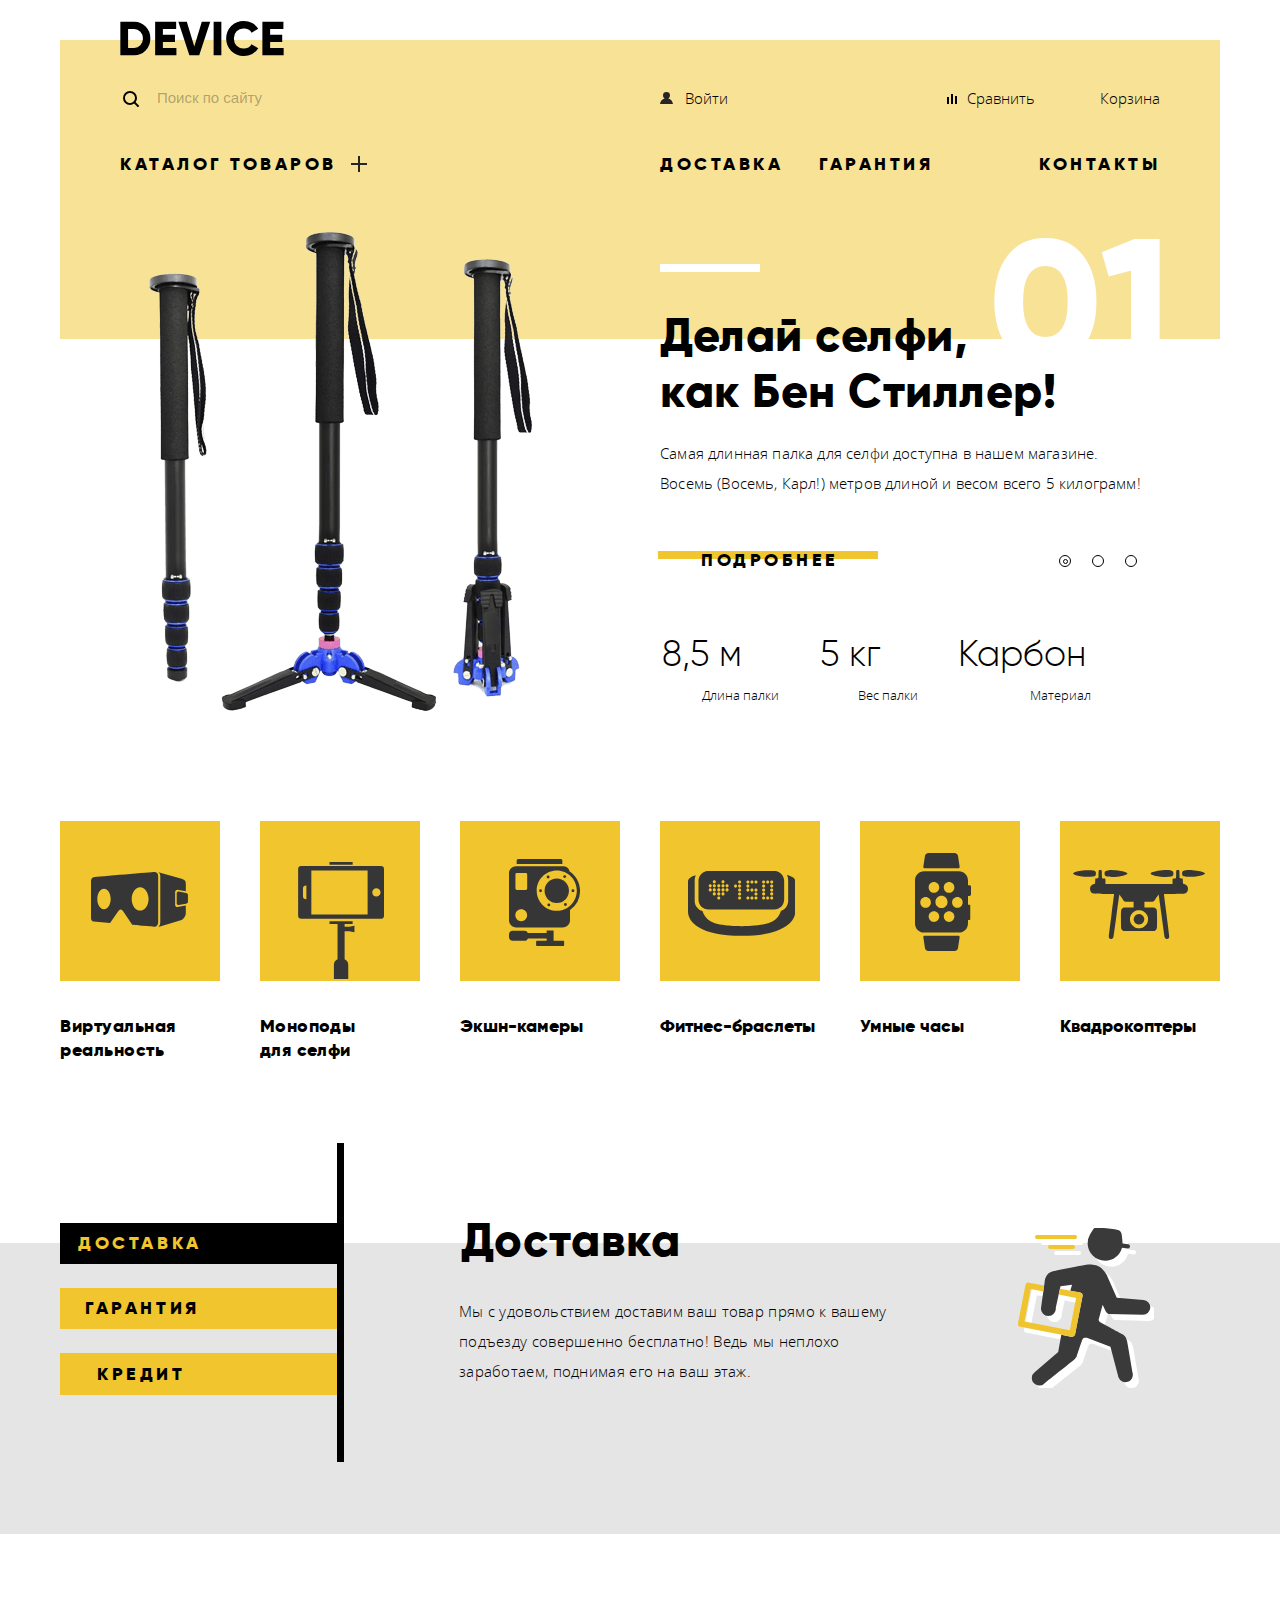
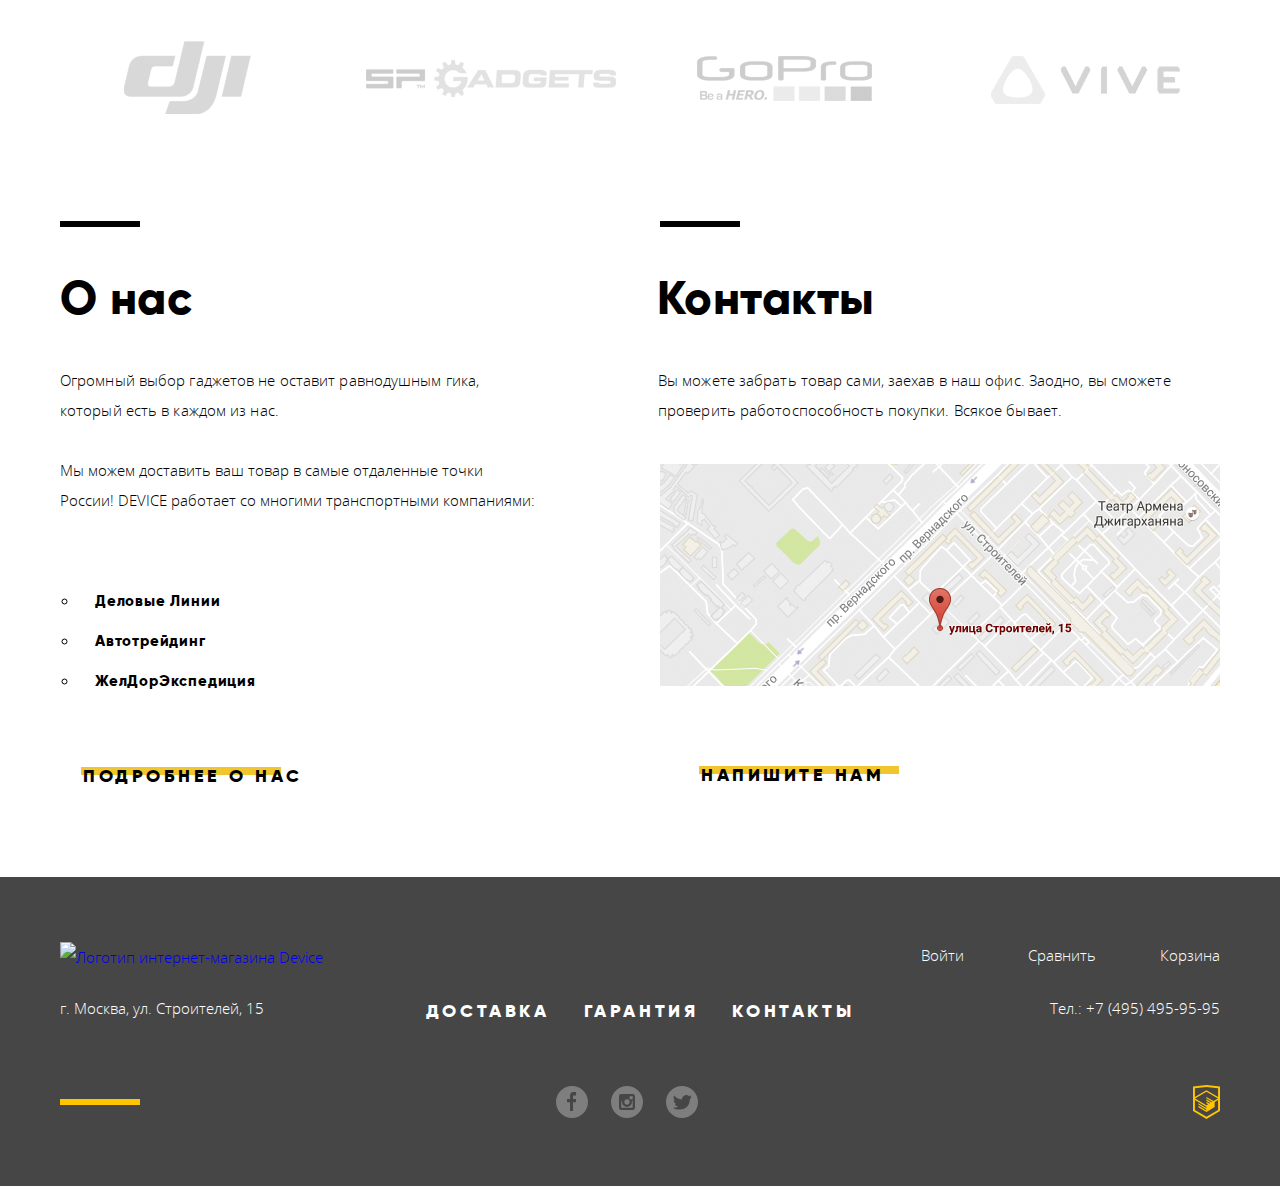
==== index.html @ 628f8653 "style" ====
<!DOCTYPE html>
<html lang="ru">

<head>
  <meta charset="utf-8">
  <title>HTML Academy: Девайс</title>
  <link href="css/normalize.css" rel="stylesheet">
  <link href="css/style.css" rel="stylesheet">
</head>

<body>
  <header class="container">
    <div class="main-header">
      <img class="header-logo-index" src="img/logo-device.svg" width="164" height="35"
        alt="Логотип интернет-магазина Device">
      <div class="header-top">
        <div class="nav-search nav-search-search">
          <form class="main-nav-search" method="get" action="https://echo.htmlacademy.ru">
            <input class="search-input" id="search" type="search" name="search" placeholder="Поиск по сайту">
            <button class="button-search" type="submit">Найти</button>
            <label class="search-label" for="search">
              <span class="visually-hidden">Поиск:</span>
            </label>
          </form>
        </div>
        <ul class="user-nav-header">
          <li class="user-item-header"><a class="header-enter" href="#">Войти</a></li>
          <li class="user-item-header user-compare"><a class="header-compare" href="#">Сравнить</a></li>
          <li class="user-item-header user-basket"><a class="header-basket" href="#">Корзина</a></li>
        </ul>
      </div>
      <nav class="nav header-middle">
        <div class="nav-catalog-wrapper">
          <a class="nav-catalog main-nav-item" href="#">Каталог товаров</a>
          <div class="nav-catalog-list">
            <ul class="nav-catalog-item column-1">
              <li><a href="#">Виртуальная реальность</a></li>
              <li><a href="catalog.html">Моноподы для селфи</a></li>
              <li><a href="#">Экшн-камеры</a></li>
            </ul>
            <ul class="nav-catalog-item column-2">
              <li><a href="#">Фитнес-браслеты</a></li>
              <li><a href="#">Умные часы</a></li>
            </ul>
            <ul class="nav-catalog-item column-3">
              <li><a href="#">Квадрокоптеры</a></li>
            </ul>
          </div>
        </div>
        <ul class="main-nav">
          <li><a class="nav-delivery main-nav-item" href="delivery.html">Доставка</a></li>
          <li><a class="nav-guarantee main-nav-item" href="guarantee.html">Гарантия</a></li>
          <li class="nav-contacts-item"><a class="nav-contacts main-nav-item" href="contacts.html">Контакты</a></li>
        </ul>
      </nav>
    </div>
  </header>
  <main>
    <div class="container">
      <input class="radio-slider visually-hidden" type="radio" id="product-1" name="toggle-sliders" checked>
      <input class="radio-slider visually-hidden" type="radio" id="product-2" name="toggle-sliders">
      <input class="radio-slider visually-hidden" type="radio" id="product-3" name="toggle-sliders">
      <section class="sliders">
        <h1 class="visually-hidden">Интернет-магазин электроники Device</h1>
        <div class="slider-controls">
          <label for="product-1">Первый</label>
          <label for="product-2">Второй</label>
          <label for="product-3">Третий</label>
        </div>
        <ul class="sliders-list">
          <li class="sliders-list-self slide" id="slide-1">
            <div class="sliders-photo">
              <img src="img/slider-1.png" width="384" height="486" alt="Палка для селфи">
            </div>
            <div class="sliders-content">
              <h2>Делай cелфи,<br> как Бен Стиллер!</h2>
              <p>Самая длинная палка для селфи доступна в нашем магазине.
                Восемь (Восемь, Карл!) метров длиной и весом всего 5 килограмм!
              </p>
              <a class="button sliders-button" href="#">Подробнее</a>
              <table class="product-properties self-properties">
                <tr>
                  <td>8,5 м</td>
                  <td>5 кг</td>
                  <td>Карбон</td>
                </tr>
                <tr>
                  <th>Длина палки</th>
                  <th>Вес палки</th>
                  <th>Материал</th>
                </tr>
              </table>
            </div>
          </li>
          <li class="sliders-list-fit slide" id="slide-2">
            <div class="sliders-photo">
              <img src="img/slider-2.png" width="345" height="485" class="#" alt="Фитнес-браслет">
            </div>
            <div class="sliders-content">
              <h2>Худеем<br> правильно!</h2>
              <p>Мотивирующие фитнес-браслеты помогут найти в себе силы не пропускать занятия и соблюдать диету.
              </p>
              <a class="button sliders-button" href="#">Подробнее</a>
              <table class="product-properties fit-properties">
                <tr>
                  <td>48 часов</td>
                </tr>
                <tr>
                  <th>Без подзарядки</th>
                </tr>
              </table>
            </div>
          </li>
          <li class="sliders-list-quadro slide" id="slide-3">
            <div class="sliders-photo">
              <img src="img/slider-3.png" width="526" height="334" class="#" alt="Квадрокоптер">
            </div>
            <div class="sliders-content">
              <h2>Порхает как бабочка, жалит как пчела!</h2>
              <p>Этот обычный, на первый взгляд, квадрокоптер оснащен
                мощным лазером, замаскированным под стандартную камеру.
              </p>
              <a class="button sliders-button" href="#">Подробнее</a>
              <table class="product-properties quadro-properties">
                <tr>
                  <td>800 м</td>
                  <td>50 м</td>
                </tr>
                <tr>
                  <th>Дальность полета</th>
                  <th>Радиус поражения</th>
                </tr>
              </table>
            </div>
          </li>
        </ul>
      </section>
    </div>
    <section class="category-top container">
      <h2 class="visually-hidden">Категории товаров</h2>
      <ul class="category-top-list">
        <li class="category-virtual"><a href="#">Виртуальная реальность</a></li>
        <li class="category-self"><a href="catalog.html">Моноподы для селфи</a></li>
        <li class="category-camera"><a href="#">Экшн-камеры</a></li>
        <li class="category-fitnes"><a href="#">Фитнес-браслеты</a></li>
        <li class="category-watch"><a href="#">Умные часы</a></li>
        <li class="category-cuadro"><a href="#">Квадрокоптеры</a></li>
      </ul>
    </section>
    <div class="services-wrapper">
      <input class="visually-hidden" type="radio" id="service-1" name="toggle-services" checked>
      <input class="visually-hidden" type="radio" id="service-2" name="toggle-services">
      <input class="visually-hidden" type="radio" id="service-3" name="toggle-services">
      <section class="services container">
        <h2 class="visually-hidden">Сервисы Device</h2>
        <div class="services-controls">
          <label class="controls-delivery" for="service-1">Доставка</label>
          <label class="controls-guarantee" for="service-2">Гарантия</label>
          <label class="controls-credit" for="service-3">Кредит</label>
        </div>
        <ul class="services-list">
          <li class="service-delivery service" id="service1">
            <h3>Доставка</h3>
            <p>Мы с удовольствием доставим ваш товар прямо к вашему
              подъезду совершенно бесплатно! Ведь мы неплохо
              заработаем, поднимая его на ваш этаж.
            </p>
          </li>
          <li class="service-guarantee service" id="service2">
            <h3>Гарантия</h3>
            <p>Если из-за возгорания купленного у нас товара у вас сгорит дом
              — не переживайте, мы выдадим вам новый.<br>
              Товар, не дом, конечно же.
            </p>
          </li>
          <li class="service-credit service" id="service3">
            <h3>Кредит</h3>
            <p>Залезть в долговую яму стало проще! Кредитные консультанты
              подберут для вас наиболее выгодные
              условия кредита. Выгодные для нашего банка, разумеется.
            </p>
          </li>
        </ul>
      </section>
    </div>
    <section class="partners container">
      <h2 class="visually-hidden">Партнеры интернет-магазина Device</h2>
      <ul class="partners-list">
        <li class="partners-item logo-dji"><a href="#"><img src="img/logo-1-gray.png" width="260" height="100"
              alt="Логотип Dji"></a></li>
        <li class="partners-item logo-gadjets"><a href="#"><img src="img/logo-2-gray.png" width="260" height="100"
              alt="Логотип Gadgets"></a></li>
        <li class="partners-item logo-gopro"><a href="#"><img src="img/logo-3-gray.png" width="260" height="100"
              alt="Логотип GoPro"></a></li>
        <li class="partners-item logo-vive"><a href="#"><img src="img/logo-4-gray.png" width="260" height="100"
              alt="Логотип Vive"></a></li>
      </ul>
    </section>
    <div class="info-us container">
      <section class="about-us">
        <h2>О нас</h2>
        <p class="about-us-stock">Огромный выбор гаджетов не оставит равнодушным гика,
          который есть в каждом из нас.</p>
        <p class="about-us-delivery">Мы можем доставить ваш товар в самые отдаленные точки
          Росcии! DEVICE работает со многими транспортными компаниями:</p>
        <ul class="delivery-list">
          <li>Деловые Линии</li>
          <li>Автотрейдинг</li>
          <li>ЖелДорЭкспедиция</li>
        </ul>
        <a class="button-about-us button" href="about.html">Подробнее о нас</a>
      </section>
      <section class="contacts-info">
        <h2>Контакты</h2>
        <p class="contacts-address">Вы можете забрать товар сами, заехав в наш офис. Заодно, вы сможете
          проверить работоспособность покупки. Всякое бывает.
        </p>
        <p class="contacts-map"><a href="#"><img src="img/map.png" width="560" height="222"
              alt="Схема проезда к интернет-магазину Device по адресу Улица Строителей, 15"></a></p>
        <p><a href="#" class="button-contacts-info button">Напишите нам</a></p>
      </section>
    </div>
  </main>
  <footer>
    <div class="container">
      <div class="footer-top">
        <p class="footer-logo">
          <a href="#">
            <img src="img/logo2.svg" width="164" height="35" alt="Логотип интернет-магазина Device">
          </a>
        </p>
        <ul class="user-nav-footer">
          <li class="user-item-footer"><a class="footer-enter" href="#">Войти</a></li>
          <li class="user-item-footer"><a class="footer-compare" href="#">Сравнить</a></li>
          <li class="user-item-footer"><a class="footer-basket" href="#">Корзина</a></li>
        </ul>
      </div>
      <div class="footer-middle">
        <p class="address">г. Москва, ул. Строителей, 15</p>
        <ul class="footer-nav">
          <li><a href="delivery.html">Доставка</a></li>
          <li><a href="guarantee.html">Гарантия</a></li>
          <li><a href="contacts.html">Контакты</a></li>
        </ul>
        <p class="number-phone"><a href="tel:+74954969595">Тел.: +7 (495) 495-95-95</a></p>
      </div>
      <div class="footer-bottom">
        <ul class="social-list">
          <li><a class="social-facebook" href="#"><span class="visually-hidden">Facebook Device</span></a></li>
          <li><a class="social-instagram" href="#"><span class="visually-hidden">Instagram Device</span></a></li>
          <li><a class="social-twitter" href="#"><span class="visually-hidden">Twitter Device</span></a></li>
        </ul>
        <a class="logo-academy-footer" href="https://htmlacademy.ru/intensive/htmlcss"><img class="logo-academy"
            src="img/logo-html.svg" width="27" height="34" alt="Логотип HTML Academy"></a>
      </div>
    </div>
  </footer>
    <section class="modal-feedback">
      <h2 class="visually-hidden">Напишите нам</h2>
      <div class="modal-feedback-wrapper">
        <form class="popup-form" method="post" action="https://echo.htmlacademy.ru">
          <div class="input-wrapper input-name">
            <label for="user-name">Ваше имя:</label>
            <input type="text" id="user-name" name="user-name" placeholder="Имя Фамилия">
          </div>
          <div class="input-wrapper input-email">
            <label for="user-email">Ваш e-mail:</label>
            <input type="email" id="user-email" name="user-email" placeholder="email@example.com">
          </div>
          <div class="input-wrapper input-message">
            <label for="user-message">Текст письма:</label>
            <textarea id="user-message" name="user-message" placeholder="В свободной форме"></textarea>
          </div>
          <button class="button" type="submit">Отправить</button>
        </form>
      <button class="modal-feedback-close" type="button">
        <span class="visually-hidden">Закрыть</span>
      </button>
      </div>
    </section>

    <section class="modal-map modal-map-active">
      <div class="modal-map-wrapper">
        <h2 class="visually-hidden">Как до нас добраться</h2>
        <iframe src="https://www.google.com/maps/embed?pb=!1m18!1m12!1m3!1d2249.112436988893!2d37.52821835204128!3d55.687032925863!2m3!1f0!2f0!3f0!3m2!1i1024!2i768!4f13.1!3m3!1m2!1s0x46b54cf65f5c8955%3A0x694710ccd55501e!2z0YPQuy4g0KHRgtGA0L7QuNGC0LXQu9C10LksIDE1LCDQnNC-0YHQutCy0LAsIDExOTMxMQ!5e0!3m2!1sru!2sru!4v1522064816436" width="960" height="560" style="border:0" allowfullscreen=""></iframe>
        <button class="modal-map-close" type="button">
          <span class="visually-hidden">Закрыть</span>
        </button>
      </div>
    </section>
    
    <!-- <section class="modal modal-feedback">
      <h2 class="visually-hidden">Напишите нам</h2>
      <form class="feedback-form" action="https://echo.htmlacademy.ru" method="post">
        <p>
          <label for="name-field">Ваше имя:</label>
          <input class="input-field" type="text" name="your-name" id="name-field" placeholder="Имя Фамилия">
        </p>
        <p>
          <label for="email-field">Ваш e-mail:</label>
          <input class="input-field" type="email" name="your-email" id="email-field" placeholder="email@example.com">
        </p>
        <p>
          <label for="comment-field">Текст письма:</label>
          <textarea class="comment-form" name="your-comment" id="comment-field"
            placeholder="В свободной форме"></textarea>
        </p>
        <button class="button button-send" type="submit">Отправить</button>
      </form>
      <button class="button-close modal-close" type="button">
        <span class="visually-hidden">Закрыть форму</span>
      </button>
    </section>
    <section class="modal modal-map">
      <h2 class="visually-hidden">Как до нас добраться</h2>
      <iframe
        src="https://www.google.com/maps/embed?pb=!1m18!1m12!1m3!1d2249.112374947321!2d37.527429315426!3d55.68703400453062!2m3!1f0!2f0!3f0!3m2!1i1024!2i768!4f13.1!3m3!1m2!1s0x46b54cf65f5c8955%3A0x694710ccd55501e!2z0YPQuy4g0KHRgtGA0L7QuNGC0LXQu9C10LksIDE1LCDQnNC-0YHQutCy0LAsIDExOTMxMQ!5e0!3m2!1sru!2sru!4v1580678643995!5m2!1sru!2sru"
        width="600" height="450" allowfullscreen></iframe>
      <p>
        <img src="img/map-big.png" width="960" height="559"
          alt="Схема проезда к интернет-магазину Device по адресу Улица Строителей, 15">
      </p>
      <button class="button-close map-close" type="button">
        <span class="visually-hidden">Закрыть карту</span>
      </button>
    </section> -->
  </div>
  <script src = "js/script.js"></script>
</body>

</html>
---- css/style.css ----
@font-face {
  font-family: "Gilroy";
  font-style: normal;
  font-weight: 300;
  src: url("../fonts/gilroylight.woff2") format("woff2"),
       url("../fonts/gilroylight.woff") format("woff");
 }

 @font-face {
  font-family: "Gilroy";
  font-style: normal;
  font-weight: 900;
  src: url("../fonts/gilroyextrabold.woff2") format("woff2"),
       url("../fonts/gilroyextrabold.woff") format("woff");
 }

 @font-face {
  font-family: "OpenSans";
  font-style: normal;
  font-weight: 300;
  src: url("../fonts/opensanslight.woff2") format("woff2"),
       url("../fonts/opensanslight.woff") format("woff");
 }

 @font-face {
  font-family: "OpenSans";
  font-style: normal;
  font-weight: 400;
  src: url("../fonts/opensans.woff2") format("woff2"),
       url("../fonts/opensans.woff") format("woff");
 }

 /* body > * {
  background: rgba(255, 0, 0, 0.3);
}

body > * > * {
  background: rgba(255, 255, 0, 0.3);
}

body > * > * > * {
  background: rgba(0, 0, 255, 0.3);
}

body > * > * > * > * {
  background: rgba(0, 255, 255, 0.3);
} */

body {
  margin: 0;
  padding: 0;
  font-family: "OpenSans", "Arial", sans-serif;
  font-size: 15px;
  line-height: 30px;
  font-weight: 300;
  color: #000000;
  background-color: #ffffff;
}

.container {
  width: 1200px;
  padding: 0 20px;
  margin: 0 auto;
}

a {
  text-decoration: none;
}

img {
  max-width: 100%;
  height: auto;
}

html {
  box-sizing: border-box;
}

*, *::before, *::after {
  box-sizing: inherit;
}

.visually-hidden {
  position: absolute;
  width: 1px;
  height: 1px;
  margin: -1px;
  padding: 0;
  overflow: hidden;
  border: 0;
  clip: rect(0 0 0 0);
}

/*-------------------------HEADER-LOGO-------------------------*/

.main-header {
  position: relative;
  background-image: linear-gradient(#ffffff 12%, #f7e296 12%, #f7e296 100%);
  padding: 0px 60px 47px 60px;
  margin-top: 15px;
}

.header-logo,
.header-logo-index {
  position: absolute;
  top: 6px;
}

.header-logo[href]:hover,
.header-logo[href]:focus {
  opacity: 0.6;
}

.header-logo[href]:active {
  opacity: 0.3;
}

.header-logo[href] img {
  pointer-events: none;
}

/*-------------------------HEADER USER-NAV-HEADER-------------------------*/

.user-nav-header,
.main-nav,
.nav-catalog-list ul {
  list-style: none;
  margin: 0;
  padding: 0;
}

.header-top {
  display: flex;
  /* flex-wrap: wrap; */
  padding-top: 68px;
  margin-bottom: 21px;
  justify-content: space-between;
}

.user-nav-header {
  display: flex;
  flex-wrap: wrap;
  width: 560px;
  flex-grow: 1;
}

.user-nav-header a {
  color: #000000;
}

.user-nav-header a:hover {
  opacity: 0.6;
}

.user-nav-header a:active {
  opacity: 0.3;
}

.header-enter {
  position: relative;
  padding: 25px 30px 25px 44px;
}

.header-exit {
  padding: 25px 12px;
  opacity: 0.3;
}

.header-user {
  position: relative;
  padding: 25px 10px 25px 29px;
}

.header-user::before {
  position: absolute;
  content: "";
  background: url("../img/user.svg") no-repeat;
  width: 13px;
  height: 12px;
  top: 29px;
  left: 4px;
}

.header-enter::before {
  position: absolute;
  content: "";
  background: url("../img/user.svg") no-repeat;
  width: 13px;
  height: 12px;
  top: 29px;
  left: 19px;
}

.header-compare {
  position: relative;
  padding: 25px 20px;
}

.header-compare::before {
  position: absolute;
  content: "";
  background: url("../img/compare.svg") no-repeat;
  width: 10px;
  height: 10px;
  top: 31px;
  left: 0px;
}

.user-compare {
  margin-left: auto;
  margin-right: 24px;
}

.header-basket {
  position: relative;
  padding: 25px 0px;
  padding-left: 21px;
}

.header-basket::before {
  position: absolute;
  content: "";
  background: url("../img/basket.svg") no-repeat;
  width: 12px;
  height: 12px;
  top: 29px;
  left: -2px;
}

/* --------------------nav-search---------------- */

.nav-search {
  padding-bottom: 15px;
  padding-left: 27px;
}

.nav-search-search {
  width: 560px;
}

.main-nav-search {
  position: relative;
  display: flex;
  justify-content: space-between;
  width: 440px;
}

.search-label {
  position: absolute;
  top: 8px;
  left: -24px;
  width: 20px;
  height: 20px;
  background-image: url("../img/search.svg");
  background-repeat: no-repeat;
  cursor: pointer;
}

.search-label::before {
  content: "";
  position: absolute;
  bottom: -12px;
  left: 0;
  display: none;
  width: 400px;
  height: 2px;
  background-color: #000000;
}

.search-input {
  position: relative;
  width: 320px;
  height: 30px;
  margin-left: 10px;
  padding: 0;
  font-weight: 300;
  font-size: 15px;
  line-height: 30px;
  font-family: "Open Sans", "Arial", sans-serif;
  color: #000000;
  background-color: transparent;
  border: none;
  outline: none;
  cursor: pointer;
}

.search-input::placeholder {
  color: rgba(0, 0, 0, 0.3);
}

.search-input:hover::placeholder {
  color: rgba(0, 0, 0, 0.6);
}

.search-input:focus::placeholder {
  font-size: 0;
}

.search-input:focus ~ .search-label::before {
  display: block;
}

.search-input:focus ~ .button-search {
  z-index: 0;
  opacity: 1;
}

.button-search {
  position: absolute;
  top: -9px;
  left: 330px;
  z-index: -1;
  width: 85px;
  margin-top: auto;
  margin-bottom: auto;
  padding-top: 14px;
  padding-bottom: 14px;
  background: none;
  background-color: transparent;
  border: 2px solid #000000;
  cursor: pointer;
  opacity: 0;
}

.button-search:hover {
  color: #ffffff;
  background-color: #000000;
  transition: all 0.1s linear;
}

.button-search:focus {
  z-index: 0;
  color: #ffffff;
  background-color: #000000;
  opacity: 1;
  transition: all 0.1s linear;
}

.button-search:active {
  color: rgba(255, 255, 255, 0.3);
}

.button-search:focus ~ .search-label::before {
  display: block;
}

/*-------------------------NAV-------------------------*/

.header-middle {
  display: flex;
  /* flex-wrap: wrap; */
  justify-content: space-between;
}

.nav a {
  font-family: "Gilroy", "Arial", sans-serif;
  font-size: 18px;
  line-height: 24px;
  font-weight: 900;
  color:#000000;
}

.main-nav a:not(.nav-catalog-current):hover,
.nav-catalog-wrapper a:hover {
  opacity: 0.6;
}

.main-nav a:not(.nav-catalog-current):active,
.nav-catalog-wrapper a:active {
  opacity: 0.3;
}

.main-nav {
  position: relative;
  display: flex;
  flex-wrap: wrap;
  justify-content: space-between;
  padding: 0;
  margin: 0;
  width: 560px;
  /* margin-left: auto; */
  /* flex-grow: 1; */
}

.main-nav-item {
  font-family: "Gilroy", "Arial", sans-serif;
  font-size: 18px;
  line-height: 24px;
  font-weight: 900;
  letter-spacing: 3.5px;
  text-transform: uppercase;
}

.nav-catalog {
  position: relative;
  padding: 25px 30px 30px 0px;
}

.nav-catalog::after {
  position: absolute;
  content: "";
  background: url("../img/plus.svg") no-repeat;
  width: 16px;
  height: 16px;
  top: 28px;
  right: 0;
}

.nav-delivery {
  padding: 25px 11px 30px 20px;
}

.nav-guarantee {
  padding: 25px 30px 30px 25px;
}

.nav-contacts {
  padding: 25px 0px 25px 33px;
}

.nav-catalog-wrapper {
  width: 560px;
}

.main-nav li:last-child {
  margin-left: auto;
}

.nav-catalog-list {
  display: none;
  position: absolute;
  margin: 0;
  padding: 0;
  top: 182px;
  left: 0px;
  z-index: 10;
  width: 1160px;
  padding-left: 60px;
  padding-right: 60px;
  background-color: #f7e296;
  padding-bottom: 34px;
}

.nav-catalog-wrapper:hover .nav-catalog-list {
  display: flex;
  flex-wrap: wrap;
  /* width: 1160px; */
}

.nav-catalog-list .column-1 {
  width: 220px;
  margin-right: 20px;
}

.nav-catalog-list .column-2 {
  width: 180px;
  margin-right: 20px;
}

.nav-catalog-list .column-3 {
  width: 180px;
  margin-right: auto;
}

.nav-catalog-list a {
  font-family: "OpenSans", "Arial", sans-serif;
  font-size: 15px;
  line-height: 36px;
  font-weight: 300;
  color: #000000;
  letter-spacing: 0.15px;
}

.nav-catalog-current {
  opacity: 0.3;
}


/*-------------------------MAIN SLIDERS-------------------------*/

.sliders {
  position: relative;
  background-image: linear-gradient(#f7e296 113px, #ffffff 113px);
  margin-bottom: 74px;
}

.sliders::before {
  position: absolute;
  content: "";
  border: solid 4px #ffffff;
  width: 100px;
  right: 460px;
  top: 38px;
}

.sliders-list {
  padding: 0;
  margin: 0;
  list-style: none;
}

.sliders h2 {
  font-family: "Gilroy", "Arial", sans-serif;
  font-size: 47px;
  line-height: 56px;
  font-weight: 900;
  margin: 0;
  padding: 0;
}

.sliders p {
  max-width: 490px;
}

.slide  {
  position: relative;
}

.sliders-photo {
  width: 560px;
  text-align: center;
}

.sliders-list-self img {
  max-width: 100%;
  margin: 2px 0px 0px 0px;
  padding: 0;
}

.sliders-list-fit img {
  max-width: 100%;
  margin: 14px 0px 0px 16px;
  padding: 0;
}

.sliders-list-quadro img {
  max-width: 100%;
  margin: 67px 0px 0px 28px;
}

.sliders-content {
  width: 560px;
  z-index: 10;
}

.sliders-list-self .sliders-content {
  margin: 81px 0 0 0px;
}

.sliders-list-fit .sliders-content {
  margin: 81px 0 0 0px;
}

.sliders-list-quadro .sliders-content {
  margin: 81px 0 0 0px;
}

.sliders-content h2 {
  margin-bottom: 19px;
}

.sliders-list-self h2 {
  letter-spacing: 0.5px;
}

.sliders-list-fit h2 {
  letter-spacing: 0.6px;
}

.sliders-list-quadro h2 {
  max-width: 505px;
  letter-spacing: 0.7px;
}

.sliders-list-self p {
  letter-spacing: 0.17px;
}

.sliders-list-fit p {
  max-width: 460px;
  letter-spacing: 0.15px;
}

.sliders-list-quadro p {
  max-width: 460px;
  letter-spacing: 0.15px;
}

.sliders-list-self::before {
  position: absolute;
  content: "01";
  font-family: "Gilroy", "Arial", sans-serif;
  font-size: 179px;
  line-height: 179px;
  font-weight: 900;
  letter-spacing: 1.79px;
  color: #ffffff;
  right: 46px;
  top: -13px;
}

.sliders-list-fit::before {
  position: absolute;
  content: "02";
  font-family: "Gilroy", "Arial", sans-serif;
  font-size: 179px;
  line-height: 179px;
  font-weight: 900;
  letter-spacing: 1.79px;
  color: #ffffff;
  right: 47px;
  top: -13px;
}

.sliders-list-quadro::before {
  position: absolute;
  content: "03";
  font-family: "Gilroy", "Arial", sans-serif;
  font-size: 179px;
  line-height: 179px;
  font-weight: 900;
  letter-spacing: 1.79px;
  color: #ffffff;
  right: 48px;
  top: -13px;
}

.button {
  position: relative;
  font-family: "Gilroy", "Arial", sans-serif;
  font-size: 18px;
  text-transform: uppercase;
  text-align: center;
  line-height: 24px;
  font-weight: 900;
  letter-spacing: 3.5px;
  color: #000000;
  /* background-color: #f0c52e; */
  border: none;
  z-index: 1;
  width: 200px;
}

.button::before {
  position: absolute;
  content: "";
  top: 50%;
  left: -2px;
  z-index: -1;
  width: inherit;
  height: 8px;
  margin-top: -5px;
  background-color: #f0c52e;
}

.button::before,
.button:hover::before {
  transform: translateY(-50%);
  height: 8px;
  transition: height .3s;
}

.sliders-button {
  display: inline-block;
  width: 220px;
  margin-top: 35px;
  margin-bottom: 56px;
}

.button:active {
  color: rgba(0, 0, 0, 0.3);
}

.product-properties {
  margin-bottom: 40px;
}

.product-properties td {
  font-family: "Gilroy", "Arial", sans-serif;
  font-size: 36px;
  line-height: 48px;
  font-weight: 300;
  padding: 0;
  padding-right: 76px;
}

.quadro-properties td {
  padding-right: 59px;
}

.product-properties th {
  font-family: "OpenSans", "Arial", sans-serif;
  font-size: 13px;
  line-height: 20px;
  font-weight: 300;
  padding: 0;
  padding-top: 5px;
}

.slide {
  display: none;
}

.slider-controls label {
  display: inline-block;
  position: relative;
  width: 12px;
  height: 12px;
  margin-right: 21px;
  background-color: transparent;
  border: 1px solid #000000;
  border-radius: 50%;
  cursor: pointer;
}

/* .radio-slider:checked ~ sliders.label::after {
  content: "";
  position: absolute;
  top: 3px;
  left: 3px;
  width: 5px;
  height: 5px;
  border: 1px solid #000000;
  border-radius: 50%;
  cursor: pointer;
} */

.slider-controls {
  position: absolute;
  top: 329px;
  right: 62px;  
  font-size: 0;
  z-index: 20;
}

#product-1:checked ~ .sliders #slide-1,
#product-2:checked ~ .sliders #slide-2,
#product-3:checked ~ .sliders #slide-3 {
  display: flex;
  justify-content: space-between;
}

li#slide-1 {}

/* #product-1:checked ~ .sliders label[for="product-1"],
#product-2:checked ~ .sliders label[for="product-2"],
#product-3:checked ~ .sliders label[for="product-3"] {
  background-color: transparent;
} */

#product-1:checked ~ .sliders label[for="product-1"]::after,
#product-2:checked ~ .sliders label[for="product-2"]::after,
#product-3:checked ~ .sliders label[for="product-3"]::after {
  content: "";
  position: absolute;
  top: 3px;
  left: 3px;
  width: 5px;
  height: 5px;
  border: 1px solid #000000;
  border-radius: 50%;
  cursor: pointer;
}

/*-------------------------CATEGORY TOP-------------------------*/

.category-top {
  margin-bottom: 155px;
}

.category-top-list {
  display: flex;
  flex-wrap: wrap;
  justify-content: space-between;
  list-style: none;
  margin: 0;
  padding: 0;
}

.category-top-list a {
  display: block;
  position: relative;
  width: 160px;
  font-family: "Gilroy", "Arial", sans-serif;
  font-size: 18px;
  line-height: 24px;
  font-weight: 900;
  color: #000000;
  padding-top: 193px;
}

.category-top-list a:active {
  color: rgba(0, 0, 0, 0.3);
}

.category-virtual a {
letter-spacing: 0.5px;
}

.category-virtual a::before {
  position: absolute;
  content: "";
  top: 0;
  left: 0;
  background: url(../img/popular-1.svg) 49% 49% #f0c52e no-repeat;
  width: 160px;
  height: 160px;
}

.category-self a {
  padding-right: 35px;
  letter-spacing: 0.4px;
}

.category-self a::before {
  position: absolute;
  content: "";
  top: 0;
  left: 0;
  background: url(../img/popular-2.svg) 52% 95% #f0c52e no-repeat;
  width: 160px;
  height: 160px;
}

.category-camera a::before {
  position: absolute;
  content: "";
  top: 0;
  left: 0;
  background: url(../img/popular-3.svg) 55% 52% #f0c52e no-repeat;
  width: 160px;
  height: 160px;
}

.category-fitnes a::before {
  position: absolute;
  content: "";
  top: 0;
  left: 0;
  background: url(../img/popular-4.svg) 52% 53% #f0c52e no-repeat;
  width: 160px;
  height: 160px;
}

.category-watch a::before {
  position: absolute;
  content: "";
  top: 0;
  left: 0;
  background: url(../img/popular-5.svg) 53% 52% #f0c52e no-repeat;
  width: 160px;
  height: 160px;
}

.category-cuadro a::before {
  position: absolute;
  content: "";
  top: 0;
  left: 0;
  background: url(../img/popular-6.svg) 48% 54% #f0c52e no-repeat;
  width: 160px;
  height: 160px;
}

/*-------------------------SERVICES-------------------------*/

.services-wrapper {
  padding-bottom: 115px;
  margin-bottom: 95px;
  background-image: linear-gradient(#ffffff 26px, #e5e5e5 26px, #e5e5e5 340px);
}

.services-list {
  position: relative;
  padding: 0;
  margin: 0;
  margin-left: 100px;
  list-style: none;
  flex-grow: 1;
}

.services {
  display: flex;  
  flex-wrap: wrap;
}

.services-list h3 {
  font-family: "Gilroy", "Arial", sans-serif;
  font-size: 47px;
  font-weight: 800;
  line-height: 1.02;
  letter-spacing: 1px;
  text-align: left;
  color: #000000;
  margin: 0 0 31px 2px;
}

.services-list p {
  max-width: 445px;
  letter-spacing: 0.3px;
  margin: 0;
}

.controls-delivery {
  margin-top: 6px;
  padding: 9px 0 8px 18px;
}

.controls-guarantee {
  padding: 9px 0 8px 25px;
}

.controls-credit {
  padding: 10px 0 8px 37px;
}

.service-delivery,
.service-guarantee,
.service-credit {
  position: relative;
}

.service-delivery::after {
  position: absolute;
  content: "";
  background: url("../img/delivery.svg") no-repeat;
  width: 136px;
  padding: 80px;
  right: 42px;
  top: 11px;
}

.service-guarantee::after {
  position: absolute;
  content: "";
  background: url("../img/warranty.svg") no-repeat;
  width: 171px;
  padding: 100px;
  right: 16px;
  top: -13px;
}

.service-credit::after {
  position: absolute;
  content: "";
  background: url("../img/credit.svg") no-repeat;
  width: 156px;
  padding: 100px;
  right: 26px;
  top: -13px;
}

.services-controls label {
  display: block;
  width: 278px;
  margin-right: 21px;
  color: black;
  background-color: #f0c52e;
  cursor: pointer;
  margin-bottom: 24px;
  font-family: "Gilroy", "Arial", sans-serif;
  font-size: 18px;
  font-weight: 800;
  line-height: 1.33;
  letter-spacing: 3.6px;
  text-transform: uppercase;
}

.services-controls {
  position: relative;
}

.services-controls::after {
  position: absolute;
  content: "";
  width: 7px;
  height: 319px;
  background-color: #000000;
  left: 277px;
  top: -74px;
}

.service {
  display: none;
}

#service-1:checked ~ .services #service1,
#service-2:checked ~ .services #service2,
#service-3:checked ~ .services #service3 {
  display: block;
}

#service-1:checked ~ .services label[for="service-1"],
#service-2:checked ~ .services label[for="service-2"],
#service-3:checked ~ .services label[for="service-3"] {
  color: #f0c52e;
  background-color: black;
}

/*-------------------------PARTNERS-------------------------*/

.partners-list {
  display: flex;
  flex-wrap: wrap;
  justify-content: space-between;
  list-style: none;
  margin: 0;
  padding: 0;
  margin-bottom: 83px;
}

.logo-dji:hover {
  background: url("../img/logo-1.png") no-repeat;
}

.logo-gadjets:hover {
  background: url("../img/logo-2.png") no-repeat;
}

.logo-gopro:hover {
  background: url("../img/logo-3.png") no-repeat;
}

.logo-vive:hover {
  background: url("../img/logo-4.png") no-repeat;
}

/*-------------------------INFO-US-------------------------*/
.info-us {
  display: flex;
  flex-wrap: wrap;
  justify-content: space-between;
  margin-bottom: 72px;
}

.info-us h2 {
  font-family: "Gilroy", "Arial", sans-serif;
  font-size: 47px;
  font-weight: 800;
  line-height: 1.02;
  letter-spacing: 0.47px;
  text-align: left;
  color: #000000;
  padding-top: 15px;
  padding-bottom: 3px;
}

.about-us {
  position: relative;
  margin: 0;
  padding: 0;
  max-width: 490px;
}

.about-us::before {
  position: absolute;
  content: "";
  border: 3.5px solid #000000;
  width: 80px;
  top: 0;
}

.about-us-stock {
  max-width: 450px;
  margin-bottom: 30px;
  letter-spacing: 0.1px;
}

.about-us-delivery {
  max-width: 475px;
  margin-bottom: 71px;
}

.contacts-info {
  position: relative;
  margin: 0;
  padding: 0;
  max-width: 570px;
}

.contacts-info::before {
  position: absolute;
  content: "";
  border: 3.5px solid #000000;
  width: 80px;
  top: 0;
  left: 10px;
}

.contacts-info h2 {
  padding-left: 7px;
}

.delivery-list {
  margin: 0;
  margin-bottom: 65px;
  padding: 0;
  padding-left: 18px;
  list-style: circle;
}

.delivery-list li {
  font-family: "Gilroy", "Arial", sans-serif;
  font-weight: 800;
  margin-bottom: 10px;
  padding-left: 17px;
  letter-spacing: 0.8px;  
}

.contacts-address {
  padding-left: 8px;
  letter-spacing: 0.1px;
  margin-bottom: 39px;
}

.contacts-map {
  padding-left: 10px;
  margin-bottom: 65px;
}

.button-about-us {
  margin-left: 23px;
}

.button-contacts-info{
  margin-left: 51px;
}

/*-------------------------FOOTER----------------------------*/

footer {
  background-color: #464646;
  padding: 63px 0 58px 0px;
}

.footer-top,
.footer-middle,
.footer-bottom {
  display: flex;
  flex-wrap: wrap;
  justify-content: space-between;
}

.user-nav-footer,
.footer-nav,
.social-list {
  margin: 0;
  padding: 0;
  list-style: none;
}


/*-------------------------FOOTER-TOP-------------------------*/
.footer-top {
  margin-bottom: 6px;
}
.footer-logo {
  margin: 2px 0 0 0;
}

.footer-logo:hover {
  opacity: 0.6;
}

.footer-logo:active {
  opacity: 0.3;
}

.user-nav-footer {
  display: flex;
  flex-wrap: wrap;
  /* justify-content: space-between; */
  margin-left: auto;
}

.user-nav-footer a {
  padding-left: 34px;
}

.user-item-footer {
  margin-left: 30px;
}
.footer-enter {
  /* margin-left: 152px; */
}

.footer-enter,
.footer-exit,
.footer-compare,
.footer-user,
.footer-basket {
  position: relative;
}

.footer-user::before {
  position: absolute;
  content: "";
  background: url("../img/user-footer.svg") no-repeat;
  width: 13px;
  height: 12px;
  top: 4px;
  left: 4px;
}

.footer-enter::before {
  position: absolute;
  content: "";
  background: url("../img/user-footer.svg") no-repeat;
  width: 13px;
  height: 12px;
  left: 7px;
  top: 4px;
}

.footer-compare::before {
  position: absolute;
  content: "";
  background: url("../img/compare-footer.svg") no-repeat;
  width: 13px;
  height: 12px;
  left: 14px;
  top: 6px;
}

.footer-basket::before {
  position: absolute;
  content: "";
  background: url("../img/basket-footer.svg") no-repeat;
  width: 13px;
  height: 12px;
  left: 12px;
  top: 4px;
}

.user-item-footer a{
  color: #ffffff;
}

.user-item-footer a:hover {
  opacity: 0.6;
}

.user-item-footer a:active {
  opacity: 0.3;
}



/*-------------------------FOOTER-MIDDLE-------------------------*/

.footer-middle{
  margin-bottom: 47px;
}

.address {
  color: #ffffff;
  margin: 15px 0px 0px 0px;
}

.footer-nav {
  display: flex;
  flex-wrap: wrap;
  margin-top: 18px;
  margin-right: 0;
}

.footer-nav a {
  font-family: "Gilroy", "Arial", sans-serif;
  font-size: 18px;
  line-height: 24px;
  font-weight: 900;
  color: #ffffff;
  text-transform: uppercase;
  letter-spacing: 3.6px;
}

.footer-nav li {
  margin-right: 34px;
}

.footer-nav a:hover {
  opacity: 0.6;
}

.footer-nav a:active {
  opacity: 0.3;
}

.number-phone a {
  color: #ffffff;
}

/*-------------------------FOOTER-BOTTOM-------------------------*/

.footer-bottom {
  position: relative;
}

.footer-bottom .social-list {
  position: relative;
  display: flex;
  flex-wrap: wrap;
  margin: 12px 0 0 auto;
}

.footer-bottom::before {
  position: absolute;
  content: "";
  border: 3px solid #ffc600;
  width: 80px;
  left: 0px;
  top: 14px;
}

.social-list li:not(:last-child) {
  margin-right: 23px;
}

.social-list a {
  opacity: 0.3;
  width: 32px;
  height: 32px;
  padding: 16px;
}

.social-list a:hover {
  opacity: 1;
}

.social-list a:active {
  opacity: 0.1;
}

.social-facebook {
  background: url("../img/fb.svg") no-repeat;
}

.social-instagram {
  background: url("../img/instagram.svg") no-repeat;
}

.social-twitter {
  background: url("../img/twitter.svg") no-repeat;
}

/*-------------------------LOGO-ACADEMY-------------------------*/

.logo-academy-footer {
  margin-left: auto;
}

.logo-academy:hover {
  opacity: 0.6;
}

.logo-academy:active {
  opacity: 0.3;
}

/* NEXT PAGE - CATALOG */

/*-------------------------monopod-wrapper----------------------------*/

.monopod-wrapper {
  margin: 37px 0 43px 0px;
  padding: 0 60px;
}

.catalog-subtitle {
  font-family: "Gilroy", "Arial", sans-serif;
  font-size: 47px;
  font-weight: 800;
  line-height: 48px;
  letter-spacing: 0.7px;
  margin-bottom: 20px;
}

.breadcrumbs {
  display: flex;
  list-style: none;
  color: #000000;
  margin: 0;
  padding: 0;
}

.breadcrumbs a{
  color: #000000;
  opacity: 0.3;
}

.breadcrumbs-item:hover {
  opacity: 0.6;
}

.breadcrumbs-item:active {
  opacity: 0.1;
}

.breadcrumbs-index {
  margin-right: 12px;
}

.breadcrumbs-catalog {
  padding-left: 21px;
  margin-right: 13px;
}

.breadcrumbs-monopod {
  padding-left: 20px;
}

.breadcrumbs-arrow {
  position: relative;
}

.breadcrumbs-arrow::before {
  position: absolute;
  content: "";
  background: url("../img/nav-arrow.svg") no-repeat;
  padding: 10px;
  width: 4px;
  height: 7px;
  top: 13px;
  left: 0;
}

/*-------------------------catalog-wrapper-------------------------*/

.catalog-header .container,
.catalog-content .container {
  display: flex;
}

.catalog-header {background-image: linear-gradient(to right,#dcdcdc 0,#dcdcdc 38%,#ebebeb 38%,#ebebeb 100%);/* margin-bottom: 69px; */}

.catalog-content {
background-image: linear-gradient(to right,#eee 0,#eee 28%,#fff 28%,#fff 100%);
}
/*-------------------------filters-wrapper-------------------------*/

.filters {
  background-color: #eeeeee;
  padding: 70px 0px 0 60px;
  width: 28.2%;
}

section.catalog {
  padding-top: 70px;
  width: 71.8%;
  padding-left: 73px;
}

.filters-wrapper {
  width: 200px;
}

.filters-name {
  width: 28.2%;
  padding-left: 60px;
  padding-right: 60px;
}

.filters-name h2 {
  font-family: "Gilroy", "Arial", sans-serif;
  font-size: 16px;
  line-height: 24px;
  font-weight: 900;
  text-transform: uppercase;
  padding-top: 10px;
  letter-spacing: 3.5px;
  /* margin-bottom: 93px; */
  /* margin: 0; */
  /* padding: 0; */
}

.filters legend,
.filter-range-title {
  font-family: "Gilroy", "Arial", sans-serif;
  font-size: 18px;
  line-height: 24px;
  font-weight: 900;
}

.filters-fieldset {
  border: none;
  margin: 0;
  padding: 0;
}

.filters ul {
  padding: 0;
  margin: 0;
  list-style: none;
  margin-bottom: 38px;
}

/*----------------filter-range----------------*/

.filter-range {
  border-top: 2px solid #000000;
  border-bottom: 2px solid #000000;
  margin-bottom: 10px;
}

.filter-range-title {
  margin: 10px 0 35px 0;
}

.range-controls {
  position: relative;
  margin-bottom: 10px;
}

.range-controls .scale {
  height: 2px;
  background: #dbdbdb;
}

.range-controls .bar {
  width: 54%;
  height: 2px;
  background: #91c92f;
}

.range-toggle {
  position: absolute;
  top: -9px;
  width: 20px;
  height: 20px;
  background: #ababab;
  border: 8px solid #ffffff;
  border-radius: 50%;
  box-shadow: 0 2px 1px 0 rgba(0, 1, 1, 0.2);
  cursor: pointer;
}

.range-toggle-min {
  left: -6px;
}

.range-toggle-max {
  left: 54%;
}

.range-toggle:active {
  transform: scale(1.2);
}

.price-controls {
  font-size: 0;
  margin-bottom: 25px;
}

.price-controls label {
  display: inline-block;
  font-size: 14px;
  line-height: 24px;
  cursor: pointer;
  color: #dbdbdb;
}

.price-controls input {
  text-align: left;
  color: #dbdbdb;
  max-width: 70px;
  border: 0;
  background: none;
}

/*----------------filters-color----------------*/

.filter-checkbox {
  margin-bottom: 10px;
  border-bottom: 2px solid;
}

.filter-checkbox legend {
  margin-bottom: 21px;
}

.filters-color label {
  position: relative;
  padding: 0 0 0px 38px;
}

.checkbox-form + label::before {
  position: absolute;
  background: url("../img/checkbox-off.svg") no-repeat;
  content: "";
  width: 23px;  
  height: 23px;
  left: 0;
  top: 0;
}

.checkbox-form:checked + label::before {
  background: url("../img/checkbox-on.svg") no-repeat;
  content: "";
  width: 27px;
  height: 23px;
  padding: 20px;
}

label:hover::before {
  opacity: 0.6;
}

li.filters-option {
  margin-bottom: 10px;
}

/*----------------filters-bluetooth----------------*/

.filter-radio {
  margin-bottom: 5px;
}

.filter-radio legend {
  margin-bottom: 21px;
}

.filters-bluetooth label {
  position: relative;
  padding: 0 0 0 38px;
}

.radio-form + label::before {
  position: absolute;
  background: url("../img/radio-off.svg") no-repeat;
  content: "";
  width: 25px;
  height: 25px;
  padding: 20px;
  top: 0;
  left: 0;
}

.radio-form:checked + label::after {
  content: "";
  position: absolute;
  top: 8px;
  left: 8px;
  width: 9px;
  height: 9px;
  background-color: #000000;
  border-radius: 50%;
}

/*-------------------------catalog-------------------------*/

.catalog a {
  color: #000000;
}

.add-compare {
  opacity: 0.5;
  font-size: 13px;
}

.add-compare:hover {
  opacity: 1;
}

.add-compare:active {
  opacity: 0.2;
}

/* .product {
  display: flex;
  flex-wrap: wrap;
  justify-content: space-around;

} */

/*-------------------------sort-------------------------*/

.sort {
  background-color: #eeeeee;
  display: flex;
  flex-wrap: wrap;
  padding-top: 8px;
  justify-content: space-between;
  width: 71.8%;
}

.sort p {
  font-family: "Gilroy", "Arial", sans-serif;
  font-size: 16px;
  line-height: 24px;
  font-weight: 900;
  text-transform: uppercase;
  letter-spacing: 3.8px;
  /* margin-right: auto; */
  padding-left: 74px;
  padding-right: 50px;
}

.sort ul {
  list-style: none;
}

.sort-list {
  display: flex;
  flex-wrap: wrap;
  margin: 11px 0px 0 0;
  padding: 0;
}

.sort-increment {
  display: flex;
  flex-wrap: wrap;
  margin: 33px 0 0;
  padding: 0;
  margin-left: auto;
  /* flex-grow: 1; */
}

.sort-list li {
  margin-right: 26px;
}

.sort-item {
  margin-top: 5px;
}

.sort-link,
.sort-item {
  color: #000000;
  opacity: 0.3;
}

.sort-link:hover {
  opacity: 0.6;
}

.sort-link:active {
  opacity: 1;
}

.sort-current {
  opacity: 1;
  cursor: default;
}

.sort-item {
  opacity: 0.2;
}

.sort-item:hover {
  opacity: 0.4;
}

.sort-item:active {
  opacity: 1;
}

.sort-increase {
  background: url("../img/icon-up-dir.svg") no-repeat;
  width: 11px;
  height: 10px;
  padding: 15px 30px 0 0px;
}

.sort-decrease {
  background: url("../img/icon-down-dir.svg") no-repeat;
  width: 11px;
  height: 10px;
  padding: 15px 0 15px 10px;
}

.increment-current {
  opacity: 1;
}

/*-------------------------products-list-------------------------*/

.products-list {
  display: flex;
  flex-wrap: wrap;
  list-style: none;
  justify-content: space-between;
  margin: 0;
  padding: 0;
  margin-bottom: -10px;
}

li.products-item {
  max-height: 550px;
  position: relative;
}

.products-info h3 {
  font-family: "Gilroy", "Arial", sans-serif;
  font-size: 18px;
  line-height: 24px;
  font-weight: 900;
  letter-spacing: 0.18px;
  text-align: left;
  margin-top: 22px;
  max-width: 260px;
}

.products-info p {
  font-family: "Gilroy", "Arial", sans-serif;
  font-size: 16px;
  line-height: 24px;
  font-weight: 300;
  letter-spacing: 0.16px;
  text-align: right;
  margin-top: 22px;
}

.products-user {
  display: none;
}

.products-user {
  position: absolute;
  width: 360px;
  height: 380px;
  top: 0;
  left: 0;
  text-align: center;
  background-color: rgb(255, 255, 255, 0.7);
  padding: 50% 0;
}

.products-user a {
  display: block;
  /* vertical-align: middle; */
}

.button-basket {
  width: 200px;
  margin: auto auto 16px;
  /* margin-bottom: 20px; */
}

.products-item:hover .products-user {
  display: block;
  /* flex-direction: column;
  justify-content: center;
  flex-wrap: wrap; */
}

.products-info {
  display: flex;
  justify-content: space-between;
  max-width: 360px;
  padding-bottom: 28px;
}

/*-------------------------PAGINATION-LIST-------------------------*/

.pagination-list {
  display: flex;
  list-style: none;
  font-family: "Gilroy", "Arial", sans-serif;
  font-size: 16px;
  line-height: 24px;
  font-weight: 900;
  background-color: rgba(0, 0, 0, 0.08);
  width: 760px;
  margin: 0 0 77px 0;
  padding: 24px 0 22px 0;
  letter-spacing: 3.7px;
}

.pagination-item {
  opacity: 0.3;
  margin-right: 27px;
}

.pagination-item:not(.pagination-current):hover {
  opacity: 0.6;
}

.pagination-item:not(.pagination-current):active {
  opacity: 1;
}

.pagination-current {
  opacity: 1;
}

.pagination-switch {
  text-transform: uppercase;
  padding: 25px;
  padding: 26px 25px 24px 30px;
}

.pagination-switch:not(.pagination-back):hover {
  background-color: #d9d9d9;
}

.pagination-switch:not(.pagination-back):active {
  opacity: 0.3;
}

.pagination-back {
  margin-right: auto;
}

.pagination-forward {
  margin-left: auto;
}

/*-------------------------modal-feedback-------------------------*/

.modal-feedback {
  position: fixed;
  top: 50%;
  left: 50%;
  z-index: 20;
  display: none;
  width: 960px;
  background-color: #ffffff;
  box-shadow: 0 10px 20px rgba(0, 0, 0, 0.2);
  transform: translate(-50%, -50%);
}

.modal-show {
  display: block;
  animation: show 0.6s;
  animation-fill-mode: forwards;
}

.modal-feedback-wrapper {
  position: relative;
  display: flex;
  padding-top: 93px;
  padding-right: 100px;
  padding-bottom: 76px;
  padding-left: 100px;
}

.popup-form {
  display: flex;
  flex-wrap: wrap;
}

.input-wrapper {
  display: flex;
  flex-direction: column;
}

.input-name {
  padding-right: 40px;
  padding-bottom: 34px;
}

.modal-feedback label {
  width: 360px;
  padding-bottom: 6px;
  font-weight: 800;
  font-size: 18px;
  line-height: 24px;
  font-family: "Gilroy", "Arial", sans-serif;
  color: #000000;
  cursor: pointer;
}

.input-message {
  padding-bottom: 20px;
}

.input-message label {
  padding-bottom: 8px;
}

.modal-feedback input {
  width: 360px;
  height: 50px;
  padding-top: 16px;
  padding-right: 19px;
  padding-bottom: 16px;
  padding-left: 19px;
  font-weight: 400;
  font-size: 14px;
  line-height: 18px;
  font-family: "Open Sans", "Arial", sans-serif;
  color: #464646;
  background-color: rgba(230, 230, 230, 0.5);
  border: none;
  outline: none;
}

.modal-feedback input:hover {
  background-color: rgba(230, 230, 230, 0.8);
}

.modal-feedback input:focus {
  background-color: #ffffff;
  border: 3px solid rgba(240, 197, 46, 0.5);
}

.modal-feedback input:invalid {
  background-color: rgba(237, 181, 181, 1.0);
}

.modal-feedback input::placeholder {
  color: rgba(70, 70, 70, 0.4);
}

.modal-feedback textarea {
  width: 760px;
  min-height: 156px;
  padding: 14px 19px;
  font-size: 14px;
  line-height: 18px;
  color: #464646;
  background-color: rgba(230, 230, 230, 0.5);
  border: none;
  outline: none;
  resize: none;
}

.popup-form .button {
  margin-top: 18px;
}

.modal-feedback textarea:hover {
  background-color: rgba(230, 230, 230, 0.8);
}

.modal-feedback textarea:focus {
  background-color: #ffffff;
  border: 3px solid rgba(240, 197, 46, 0.5);
}

.modal-feedback textarea::placeholder {
  font-weight: 400;
  font-size: 14px;
  line-height: 18px;
  font-family: "Open Sans", "Arial", sans-serif;
  color: rgba(70, 70, 70, 0.4);
}

.modal-feedback .button {
  width: 200px;
  background: none;
  border: none;
}

.modal-feedback-close,
.modal-map-close {
  position: absolute;
  top: 22px;
  right: 22px;
  width: 55px;
  height: 55px;
  background-color: #f0c52e;
  border: none;
  border-radius: 50%;
  cursor: pointer;
  opacity: 0.5;
}

.modal-feedback-close::before,
.modal-map-close::before {
  content: "";
  position: absolute;
  top: 50%;
  left: 50%;
  width: 2px;
  height: 30px;
  background-color: #ffffff;
  transform: translate(-50%, -50%) rotate(45deg);
}

.modal-feedback-close::after,
.modal-map-close::after {
  content: "";
  position: absolute;
  top: 50%;
  left: 50%;
  width: 2px;
  height: 30px;
  background-color: #ffffff;
  transform: translate(-50%, -50%) rotate(135deg);
}

.modal-feedback-close:hover,
.modal-map-close:hover {
  opacity: 1;
  transition: all 0.2s linear;
}

.modal-feedback-close:active,
.modal-map-close:active {
  opacity: 0.3;
}

@keyframes show {
  0% {
    transform: translate(-50%, -50%);
  }

  100% {
    transform: translate(-50%, -50%);
  }
}

@keyframes shake {
  0%,
  100% {
    transform: translate(-50%, -50%);
  }

  10%,
  30%,
  50%,
  70%,
  90% {
    transform: translateX(-20px);
  }

  20%,
  40%,
  60%,
  80% {
    transform: translateX(20px);
  }
}



.overlay {
  position: fixed;
  top: 0;
  right: 0;
  bottom: 0;
  left: 0;
  z-index: 150;
  display: none;
  background-color: rgba(0, 0, 0, 0.25);
}

.overlay-show {
  display: block;
}

.modal-error {
  animation: shake 0.6s;
  animation-fill-mode: forwards;
}


/*-------------------------modal-map-------------------------*/

.modal-map {
  display: none;
  position: fixed;
  top: 50%;
  left: 50%;
  z-index: 10;
  display: none;
  width: 960px;
  height: 560px;
  background-color: #ffffff;
  box-shadow: 0 10px 20px rgba(0, 0, 0, 0.2);
  transform: translate(-50%, -50%);
  animation-name: bounce;
  animation-duration: 0.6s;
}

/* .modal-map-active {
  display: block;
} */

.modal-map-wrapper {
  position: relative;
}

.modal-map-wrapper iframe {
  width: 960px;
  height: 560px;
  border: none;
}
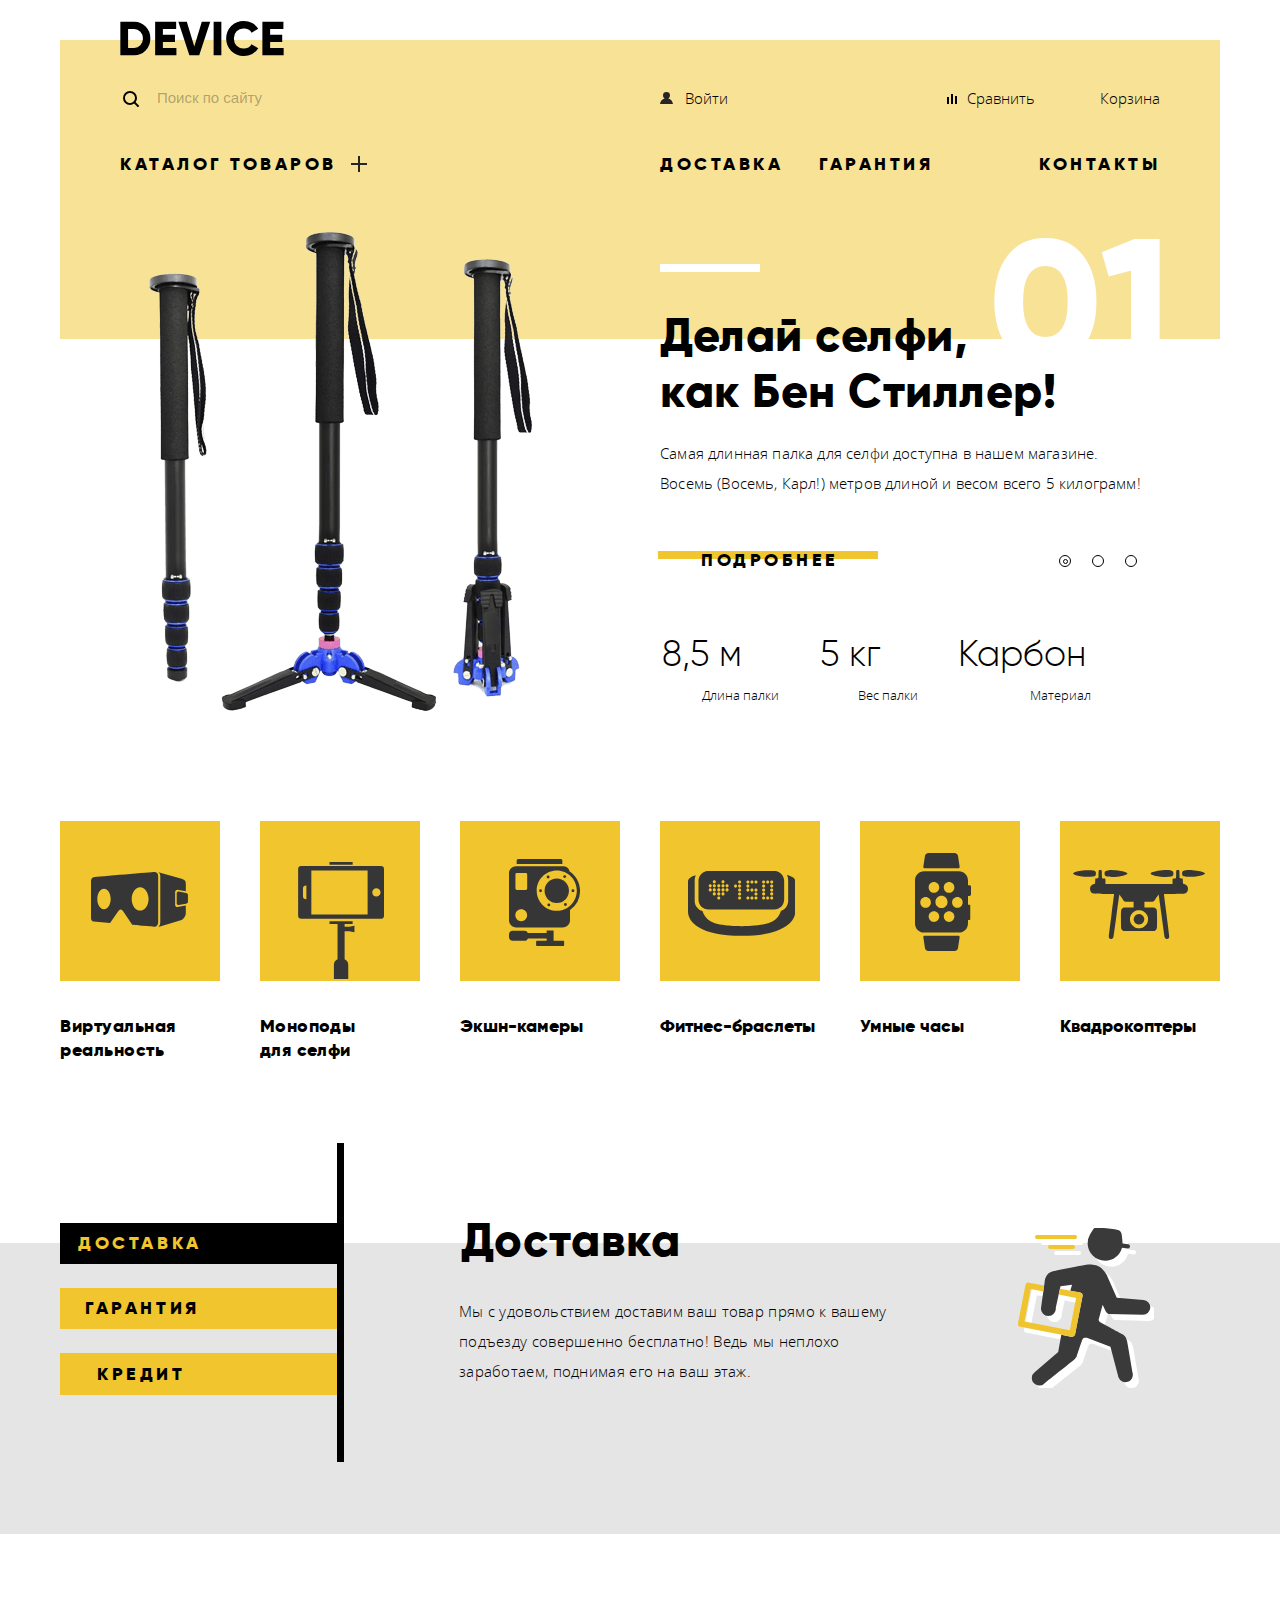
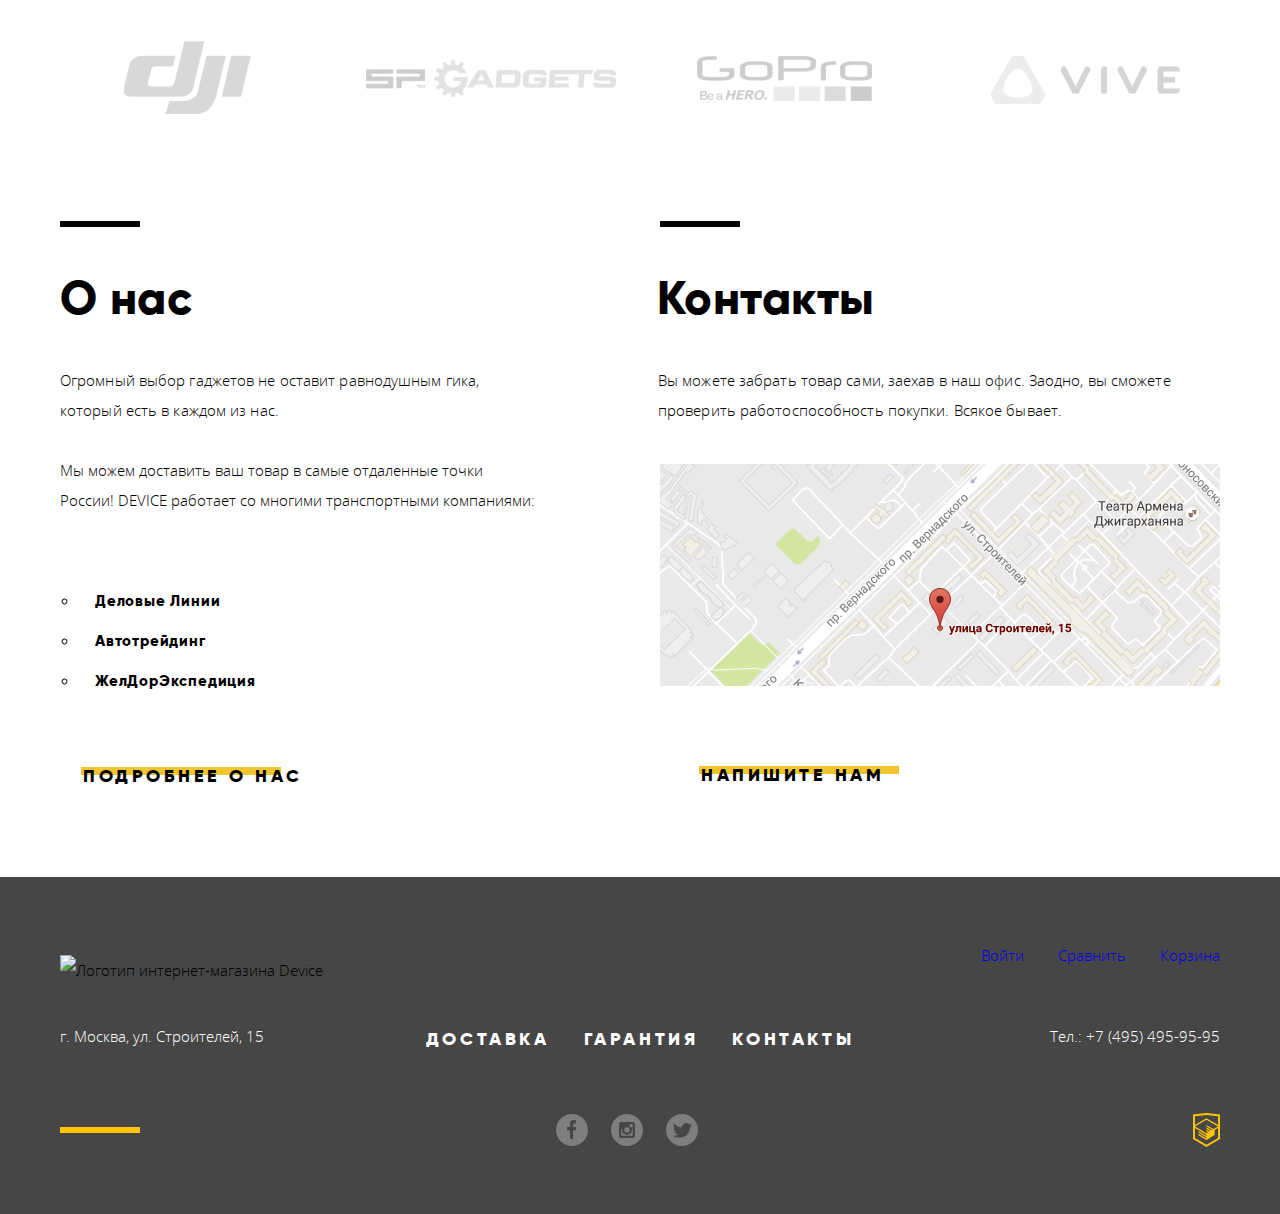
==== commit 8efb68dd: "style" ====
--- a/index.html
+++ b/index.html
@@ -215,7 +215,7 @@
         <p class="contacts-address">Вы можете забрать товар сами, заехав в наш офис. Заодно, вы сможете
           проверить работоспособность покупки. Всякое бывает.
         </p>
-        <p class="contacts-map"><a href="#"><img src="img/map.png" width="560" height="222"
+        <p class="contacts-map"><a class="map-link" href="#"><img src="img/map.png" width="560" height="222"
               alt="Схема проезда к интернет-магазину Device по адресу Улица Строителей, 15"></a></p>
         <p><a href="#" class="button-contacts-info button">Напишите нам</a></p>
       </section>
@@ -224,15 +224,14 @@
   <footer>
     <div class="container">
       <div class="footer-top">
-        <p class="footer-logo">
-          <a href="#">
-            <img src="img/logo2.svg" width="164" height="35" alt="Логотип интернет-магазина Device">
-          </a>
+        <p>
+          <img src="img/logo2.svg" width="164" height="35" alt="Логотип интернет-магазина Device">
         </p>
+
         <ul class="user-nav-footer">
-          <li class="user-item-footer"><a class="footer-enter" href="#">Войти</a></li>
-          <li class="user-item-footer"><a class="footer-compare" href="#">Сравнить</a></li>
-          <li class="user-item-footer"><a class="footer-basket" href="#">Корзина</a></li>
+          <li class="footer-user-enter"><a class="footer-enter" href="#">Войти</a></li>
+          <li class="footer-user-compare"><a class="footer-compare" href="#">Сравнить</a></li>
+          <li class="footer-user-basket"><a class="footer-basket" href="#">Корзина</a></li>
         </ul>
       </div>
       <div class="footer-middle">
@@ -255,77 +254,47 @@
       </div>
     </div>
   </footer>
-    <section class="modal-feedback">
-      <h2 class="visually-hidden">Напишите нам</h2>
-      <div class="modal-feedback-wrapper">
-        <form class="popup-form" method="post" action="https://echo.htmlacademy.ru">
-          <div class="input-wrapper input-name">
-            <label for="user-name">Ваше имя:</label>
-            <input type="text" id="user-name" name="user-name" placeholder="Имя Фамилия">
-          </div>
-          <div class="input-wrapper input-email">
-            <label for="user-email">Ваш e-mail:</label>
-            <input type="email" id="user-email" name="user-email" placeholder="email@example.com">
-          </div>
-          <div class="input-wrapper input-message">
-            <label for="user-message">Текст письма:</label>
-            <textarea id="user-message" name="user-message" placeholder="В свободной форме"></textarea>
-          </div>
-          <button class="button" type="submit">Отправить</button>
-        </form>
+  <section class="modal-feedback">
+    <h2 class="visually-hidden">Напишите нам</h2>
+    <div class="modal-feedback-wrapper">
+      <form class="popup-form" method="post" action="https://echo.htmlacademy.ru">
+        <div class="input-wrapper input-name">
+          <label for="user-name">Ваше имя:</label>
+          <input type="text" id="user-name" name="user-name" placeholder="Имя Фамилия">
+        </div>
+        <div class="input-wrapper input-email">
+          <label for="user-email">Ваш e-mail:</label>
+          <input type="email" id="user-email" name="user-email" placeholder="email@example.com">
+        </div>
+        <div class="input-wrapper input-message">
+          <label for="user-message">Текст письма:</label>
+          <textarea id="user-message" name="user-message" placeholder="В свободной форме"></textarea>
+        </div>
+        <button class="button" type="submit">Отправить</button>
+      </form>
       <button class="modal-feedback-close" type="button">
         <span class="visually-hidden">Закрыть</span>
       </button>
-      </div>
-    </section>
-
-    <section class="modal-map modal-map-active">
-      <div class="modal-map-wrapper">
-        <h2 class="visually-hidden">Как до нас добраться</h2>
-        <iframe src="https://www.google.com/maps/embed?pb=!1m18!1m12!1m3!1d2249.112436988893!2d37.52821835204128!3d55.687032925863!2m3!1f0!2f0!3f0!3m2!1i1024!2i768!4f13.1!3m3!1m2!1s0x46b54cf65f5c8955%3A0x694710ccd55501e!2z0YPQuy4g0KHRgtGA0L7QuNGC0LXQu9C10LksIDE1LCDQnNC-0YHQutCy0LAsIDExOTMxMQ!5e0!3m2!1sru!2sru!4v1522064816436" width="960" height="560" style="border:0" allowfullscreen=""></iframe>
-        <button class="modal-map-close" type="button">
-          <span class="visually-hidden">Закрыть</span>
-        </button>
-      </div>
-    </section>
-    
-    <!-- <section class="modal modal-feedback">
-      <h2 class="visually-hidden">Напишите нам</h2>
-      <form class="feedback-form" action="https://echo.htmlacademy.ru" method="post">
-        <p>
-          <label for="name-field">Ваше имя:</label>
-          <input class="input-field" type="text" name="your-name" id="name-field" placeholder="Имя Фамилия">
-        </p>
-        <p>
-          <label for="email-field">Ваш e-mail:</label>
-          <input class="input-field" type="email" name="your-email" id="email-field" placeholder="email@example.com">
-        </p>
-        <p>
-          <label for="comment-field">Текст письма:</label>
-          <textarea class="comment-form" name="your-comment" id="comment-field"
-            placeholder="В свободной форме"></textarea>
-        </p>
-        <button class="button button-send" type="submit">Отправить</button>
-      </form>
-      <button class="button-close modal-close" type="button">
-        <span class="visually-hidden">Закрыть форму</span>
-      </button>
-    </section>
-    <section class="modal modal-map">
+    </div>
+  </section>
+  <section class="modal-map">
+    <div class="modal-map-wrapper">
       <h2 class="visually-hidden">Как до нас добраться</h2>
       <iframe
-        src="https://www.google.com/maps/embed?pb=!1m18!1m12!1m3!1d2249.112374947321!2d37.527429315426!3d55.68703400453062!2m3!1f0!2f0!3f0!3m2!1i1024!2i768!4f13.1!3m3!1m2!1s0x46b54cf65f5c8955%3A0x694710ccd55501e!2z0YPQuy4g0KHRgtGA0L7QuNGC0LXQu9C10LksIDE1LCDQnNC-0YHQutCy0LAsIDExOTMxMQ!5e0!3m2!1sru!2sru!4v1580678643995!5m2!1sru!2sru"
-        width="600" height="450" allowfullscreen></iframe>
+        src="https://www.google.com/maps/embed?pb=!1m18!1m12!1m3!1d2249.112436988893!2d37.52821835204128!3d55.687032925863!2m3!1f0!2f0!3f0!3m2!1i1024!2i768!4f13.1!3m3!1m2!1s0x46b54cf65f5c8955%3A0x694710ccd55501e!2z0YPQuy4g0KHRgtGA0L7QuNGC0LXQu9C10LksIDE1LCDQnNC-0YHQutCy0LAsIDExOTMxMQ!5e0!3m2!1sru!2sru!4v1522064816436"
+        width="960" height="560" style="border:0" allowfullscreen=""></iframe>
       <p>
         <img src="img/map-big.png" width="960" height="559"
           alt="Схема проезда к интернет-магазину Device по адресу Улица Строителей, 15">
       </p>
-      <button class="button-close map-close" type="button">
-        <span class="visually-hidden">Закрыть карту</span>
+      <button class="modal-map-close" type="button">
+        <span class="visually-hidden">Закрыть</span>
       </button>
-    </section> -->
-  </div>
-  <script src = "js/script.js"></script>
+    </div>
+  </section>
+  <div class="overlay"></div>
+  <script src="js/script.js"></script>
+  <script src="js/script-map.js"></script>
 </body>
 
 </html>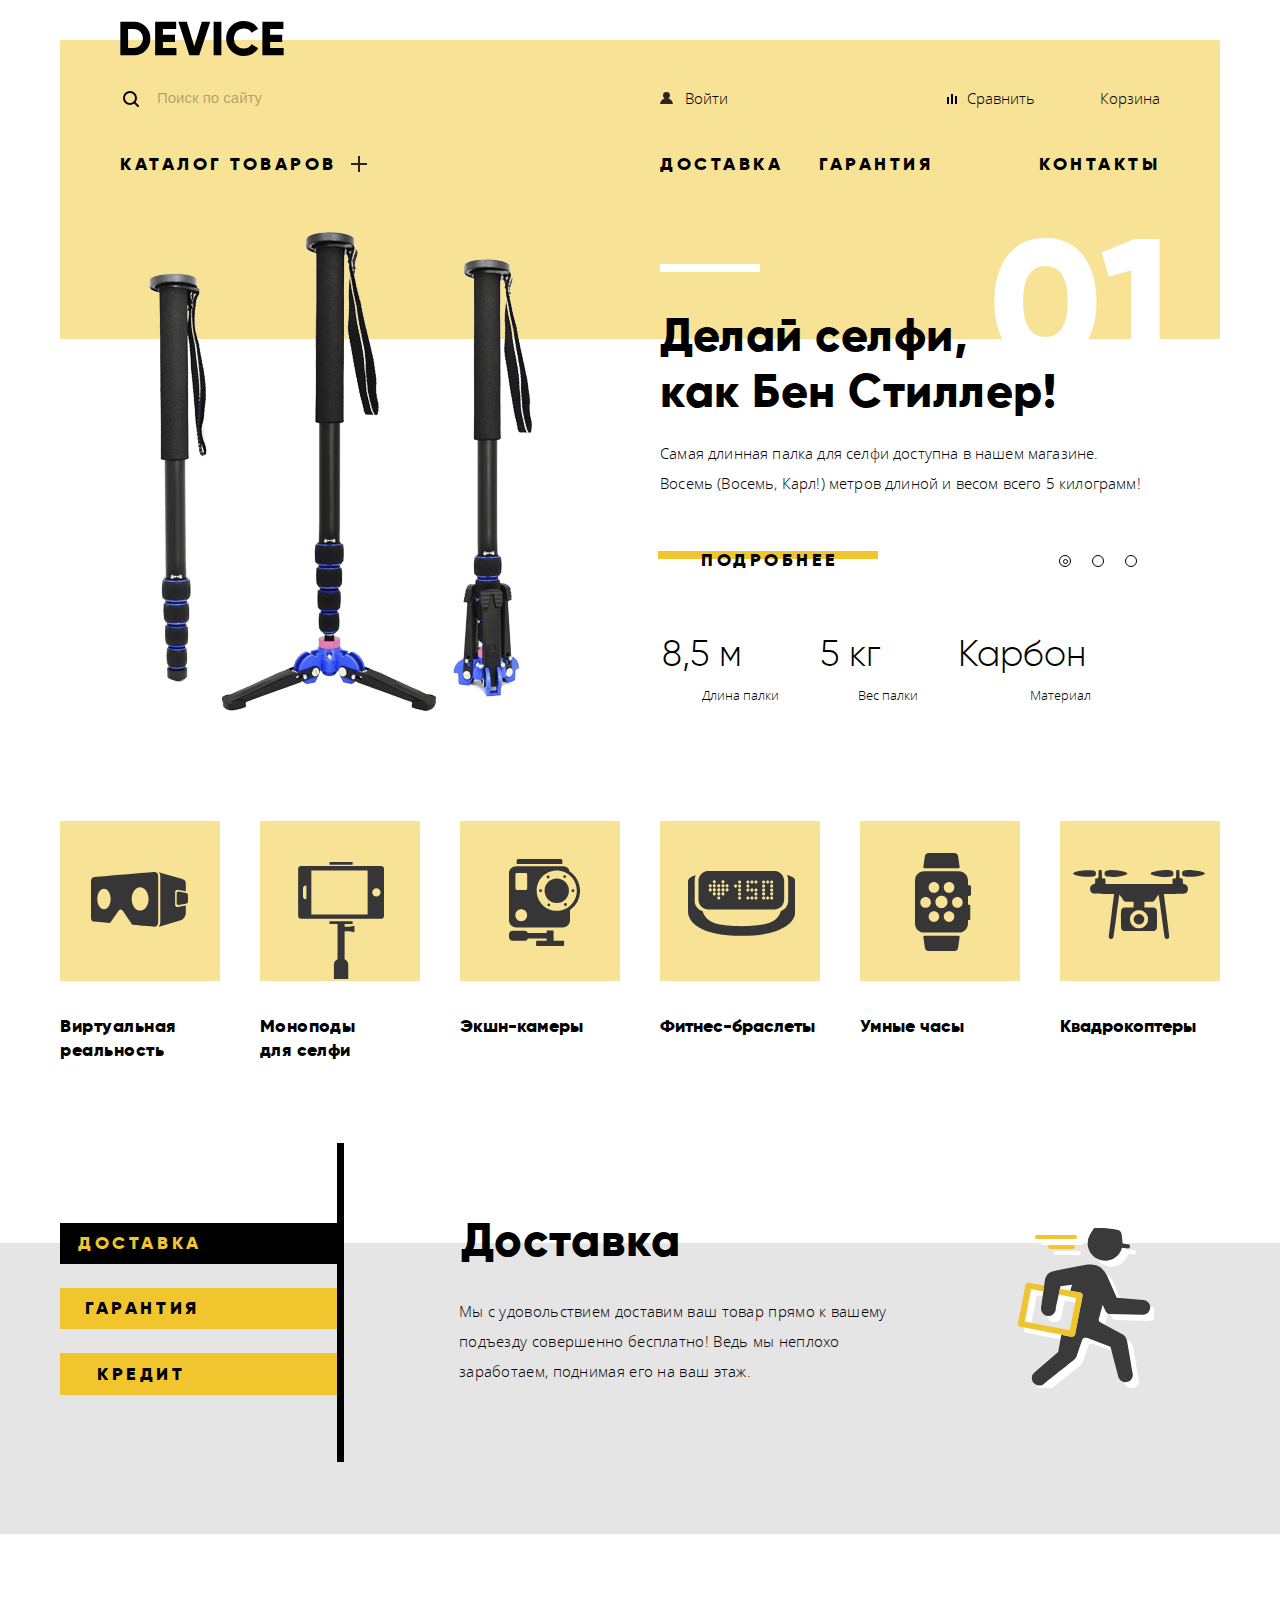
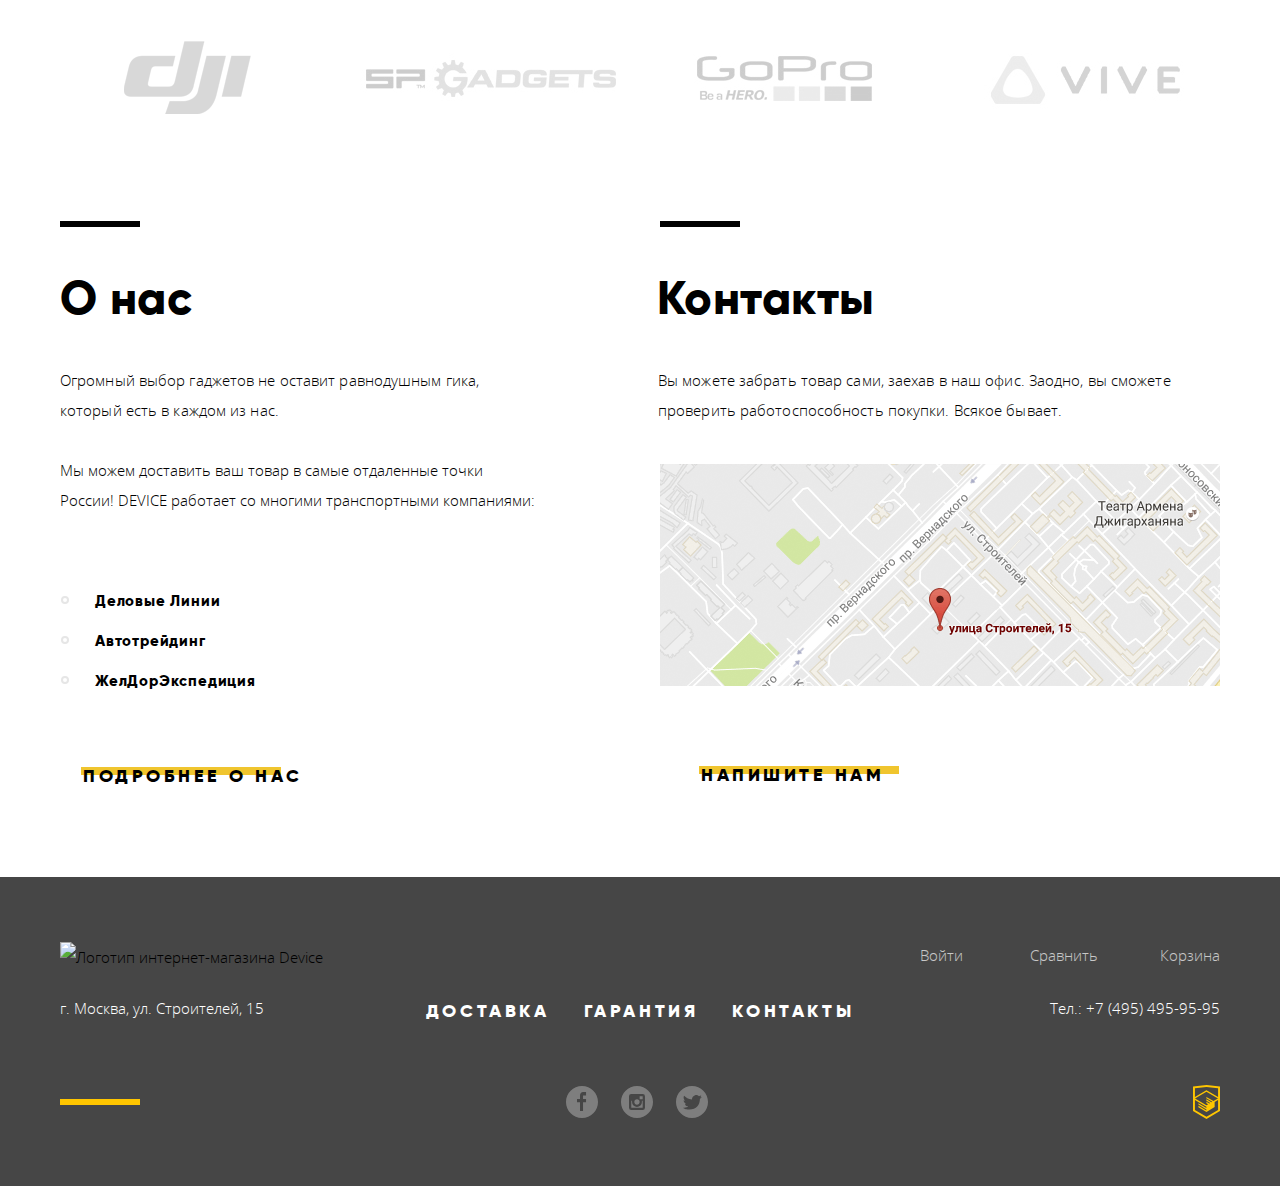
==== commit 9f7c2fa0: "style" ====
--- a/index.html
+++ b/index.html
@@ -48,9 +48,9 @@
           </div>
         </div>
         <ul class="main-nav">
-          <li><a class="nav-delivery main-nav-item" href="delivery.html">Доставка</a></li>
-          <li><a class="nav-guarantee main-nav-item" href="guarantee.html">Гарантия</a></li>
-          <li class="nav-contacts-item"><a class="nav-contacts main-nav-item" href="contacts.html">Контакты</a></li>
+          <li><a class="nav-delivery main-nav-item" href="#">Доставка</a></li>
+          <li><a class="nav-guarantee main-nav-item" href="#">Гарантия</a></li>
+          <li class="nav-contacts-item"><a class="nav-contacts main-nav-item" href="#">Контакты</a></li>
         </ul>
       </nav>
     </div>
@@ -208,20 +208,55 @@
           <li>Автотрейдинг</li>
           <li>ЖелДорЭкспедиция</li>
         </ul>
-        <a class="button-about-us button" href="about.html">Подробнее о нас</a>
+        <a class="button-about-us button" href="#">Подробнее о нас</a>
       </section>
       <section class="contacts-info">
         <h2>Контакты</h2>
         <p class="contacts-address">Вы можете забрать товар сами, заехав в наш офис. Заодно, вы сможете
           проверить работоспособность покупки. Всякое бывает.
         </p>
-        <p class="contacts-map"><a class="map-link" href="#"><img src="img/map.png" width="560" height="222"
+        <p class="contacts-map"><a class="map-link" href="map.html"><img src="img/map.png" width="560" height="222"
               alt="Схема проезда к интернет-магазину Device по адресу Улица Строителей, 15"></a></p>
-        <p><a href="#" class="button-contacts-info button">Напишите нам</a></p>
+        <p><a href="write-us.html" class="button-contacts-info button">Напишите нам</a></p>
       </section>
     </div>
   </main>
+
   <footer>
+    <div class="container">
+      <div class="footer-top">
+        <p class="footer-logo-index">
+            <img src="img/logo2.svg" width="164" height="35" alt="Логотип интернет-магазина Device">
+        </p>
+        <ul class="user-nav-footer">
+          <li class="footer-user-enter"><a class="footer-enter" href="#">Войти</a></li>
+          <li class="footer-user-compare"><a class="footer-compare" href="#">Сравнить</a></li>
+          <li class="footer-user-basket"><a class="footer-basket" href="#">Корзина</a></li>
+        </ul>
+      </div>
+      <div class="footer-middle">
+        <p class="address">г. Москва, ул. Строителей, 15</p>
+        <ul class="footer-nav">
+          <li><a href="#">Доставка</a></li>
+          <li><a href="#">Гарантия</a></li>
+          <li><a href="#">Контакты</a></li>
+        </ul>
+        <p class="number-phone"><a href="tel:+74954969595">Тел.: +7 (495) 495-95-95</a></p>
+      </div>
+      <div class="footer-bottom">
+        <ul class="social-list">
+          <li><a class="social-facebook" href="#"><span class="visually-hidden">Facebook Device</span></a></li>
+          <li><a class="social-instagram" href="#"><span class="visually-hidden">Instagram Device</span></a></li>
+          <li><a class="social-twitter" href="#"><span class="visually-hidden">Twitter Device</span></a></li>
+        </ul>
+        <a class="logo-academy-footer" href="https://htmlacademy.ru/intensive/htmlcss"><img class="logo-academy"
+            src="img/logo-html.svg" width="27" height="34" alt="Логотип HTML Academy"></a>
+      </div>
+    </div>
+  </footer>
+
+
+  <!-- <footer>
     <div class="container">
       <div class="footer-top">
         <p>
@@ -237,9 +272,9 @@
       <div class="footer-middle">
         <p class="address">г. Москва, ул. Строителей, 15</p>
         <ul class="footer-nav">
-          <li><a href="delivery.html">Доставка</a></li>
-          <li><a href="guarantee.html">Гарантия</a></li>
-          <li><a href="contacts.html">Контакты</a></li>
+          <li><a href="#">Доставка</a></li>
+          <li><a href="#">Гарантия</a></li>
+          <li><a href="#">Контакты</a></li>
         </ul>
         <p class="number-phone"><a href="tel:+74954969595">Тел.: +7 (495) 495-95-95</a></p>
       </div>
@@ -253,7 +288,7 @@
             src="img/logo-html.svg" width="27" height="34" alt="Логотип HTML Academy"></a>
       </div>
     </div>
-  </footer>
+  </footer> -->
   <section class="modal-feedback">
     <h2 class="visually-hidden">Напишите нам</h2>
     <div class="modal-feedback-wrapper">
--- a/css/style.css
+++ b/css/style.css
@@ -168,7 +168,7 @@
 
 .header-user {
   position: relative;
-  padding: 25px 10px 25px 29px;
+  padding: 25px 10px 25px 47px;
 }
 
 .header-user::before {
@@ -178,7 +178,7 @@
   width: 13px;
   height: 12px;
   top: 29px;
-  left: 4px;
+  left: 21px;
 }
 
 .header-enter::before {
@@ -789,12 +789,8 @@
   padding-top: 193px;
 }
 
-.category-top-list a:active {
-  color: rgba(0, 0, 0, 0.3);
-}
-
 .category-virtual a {
-letter-spacing: 0.5px;
+  letter-spacing: 0.5px;
 }
 
 .category-virtual a::before {
@@ -802,7 +798,7 @@
   content: "";
   top: 0;
   left: 0;
-  background: url(../img/popular-1.svg) 49% 49% #f0c52e no-repeat;
+  background: url(../img/popular-1.svg) 49% 49% #f7e296 no-repeat;
   width: 160px;
   height: 160px;
 }
@@ -817,7 +813,7 @@
   content: "";
   top: 0;
   left: 0;
-  background: url(../img/popular-2.svg) 52% 95% #f0c52e no-repeat;
+  background: url(../img/popular-2.svg) 52% 95% #f7e296 no-repeat;
   width: 160px;
   height: 160px;
 }
@@ -827,7 +823,7 @@
   content: "";
   top: 0;
   left: 0;
-  background: url(../img/popular-3.svg) 55% 52% #f0c52e no-repeat;
+  background: url(../img/popular-3.svg) 55% 52% #f7e296 no-repeat;
   width: 160px;
   height: 160px;
 }
@@ -837,7 +833,7 @@
   content: "";
   top: 0;
   left: 0;
-  background: url(../img/popular-4.svg) 52% 53% #f0c52e no-repeat;
+  background: url(../img/popular-4.svg) 52% 53% #f7e296 no-repeat;
   width: 160px;
   height: 160px;
 }
@@ -847,7 +843,7 @@
   content: "";
   top: 0;
   left: 0;
-  background: url(../img/popular-5.svg) 53% 52% #f0c52e no-repeat;
+  background: url(../img/popular-5.svg) 53% 52% #f7e296 no-repeat;
   width: 160px;
   height: 160px;
 }
@@ -857,10 +853,24 @@
   content: "";
   top: 0;
   left: 0;
-  background: url(../img/popular-6.svg) 48% 54% #f0c52e no-repeat;
+  background: url(../img/popular-6.svg) 48% 54% #f7e296 no-repeat;
   width: 160px;
   height: 160px;
 }
+
+.category-top-list a:hover::before {
+  background-color: #f0c52e;
+}
+
+.category-top-list a:active::before {
+  /* opacity: 0.3;
+  background-color: #f0c52e; */
+}
+
+.category-top-list a:active {
+  color: rgba(0, 0, 0, 0.3);
+}
+
 
 /*-------------------------SERVICES-------------------------*/
 
@@ -1096,10 +1106,11 @@
   margin-bottom: 65px;
   padding: 0;
   padding-left: 18px;
-  list-style: circle;
+  list-style: none;
 }
 
 .delivery-list li {
+  position: relative;
   font-family: "Gilroy", "Arial", sans-serif;
   font-weight: 800;
   margin-bottom: 10px;
@@ -1107,6 +1118,17 @@
   letter-spacing: 0.8px;  
 }
 
+.delivery-list li::before {
+  position: absolute;
+  content: "";
+  top: 10px;
+  left: -17px;
+  width: 8px;
+  height: 8px;
+  border: 2px solid #e6e6e6;
+  border-radius: 50%;
+}
+
 .contacts-address {
   padding-left: 8px;
   letter-spacing: 0.1px;
@@ -1141,20 +1163,27 @@
   justify-content: space-between;
 }
 
-.user-nav-footer,
-.footer-nav,
-.social-list {
+.footer-nav {
   margin: 0;
   padding: 0;
   list-style: none;
 }
 
+.user-nav-footer {
+  margin: 0;
+  padding: 0;
+  list-style: none;
+}
+
 
 /*-------------------------FOOTER-TOP-------------------------*/
+
 .footer-top {
   margin-bottom: 6px;
 }
-.footer-logo {
+
+.footer-logo,
+.footer-logo-index {
   margin: 2px 0 0 0;
 }
 
@@ -1169,19 +1198,7 @@
 .user-nav-footer {
   display: flex;
   flex-wrap: wrap;
-  /* justify-content: space-between; */
   margin-left: auto;
-}
-
-.user-nav-footer a {
-  padding-left: 34px;
-}
-
-.user-item-footer {
-  margin-left: 30px;
-}
-.footer-enter {
-  /* margin-left: 152px; */
 }
 
 .footer-enter,
@@ -1208,7 +1225,7 @@
   background: url("../img/user-footer.svg") no-repeat;
   width: 13px;
   height: 12px;
-  left: 7px;
+  left: 4px;
   top: 4px;
 }
 
@@ -1228,22 +1245,54 @@
   background: url("../img/basket-footer.svg") no-repeat;
   width: 13px;
   height: 12px;
-  left: 12px;
+  left: 9px;
   top: 4px;
 }
 
-.user-item-footer a{
+.user-nav-footer a {
   color: #ffffff;
-}
-
-.user-item-footer a:hover {
-  opacity: 0.6;
-}
-
-.user-item-footer a:active {
+  opacity: 0.7;
+}
+
+.user-nav-footer a:hover {
+  opacity: 1;
+}
+
+.user-nav-footer a:active {
   opacity: 0.3;
 }
 
+.user-nav-footer .footer-exit {
+  opacity: 0.3;
+}
+
+.footer-user-compare {
+  margin-left: 32px;
+}
+
+.footer-user-basket {
+  margin-left: 32px;
+}
+
+.footer-enter {
+  padding-left: 30px;
+}
+
+.footer-exit {
+  padding-left: 20px;
+}
+
+.footer-compare {
+  padding-left: 35px;
+}
+
+.footer-basket {
+  padding-left: 30px;
+}
+
+.footer-user {
+  padding-left: 30px;
+}
 
 
 /*-------------------------FOOTER-MIDDLE-------------------------*/
@@ -1321,6 +1370,12 @@
   width: 32px;
   height: 32px;
   padding: 16px;
+}
+
+.social-list {
+  list-style: none;
+  margin: 0;
+  padding-right: 19px;
 }
 
 .social-list a:hover {
@@ -1593,6 +1648,17 @@
   top: 0;
 }
 
+.checkbox-form:disabled + label {
+  color: rgba(166, 166, 166, 0.25);
+  cursor: default;
+}
+
+.checkbox-form:disabled + label::before {
+  cursor: default;
+  opacity: 0.25;
+}
+
+
 .checkbox-form:checked + label::before {
   background: url("../img/checkbox-on.svg") no-repeat;
   content: "";
@@ -1601,8 +1667,13 @@
   padding: 20px;
 }
 
-label:hover::before {
+.checkbox-form:not(:disabled) + label:hover::before,
+.checkbox-form:not(:disabled) + label:focus::before {
   opacity: 0.6;
+}
+
+.checkbox-form:not(:disabled) + label:active::before {
+  opacity: 1;
 }
 
 li.filters-option {
@@ -1626,24 +1697,47 @@
 
 .radio-form + label::before {
   position: absolute;
-  background: url("../img/radio-off.svg") no-repeat;
-  content: "";
-  width: 25px;
-  height: 25px;
-  padding: 20px;
-  top: 0;
-  left: 0;
+  border: 5px solid #000000;
+  border-radius: 50%;
+  content: "";
+  width: 27px;
+  height: 27px;
+  top: -2px;
+  left: -2px;
 }
 
 .radio-form:checked + label::after {
   content: "";
   position: absolute;
-  top: 8px;
-  left: 8px;
+  top: 7px;
+  left: 7px;
   width: 9px;
   height: 9px;
   background-color: #000000;
   border-radius: 50%;
+}
+
+.radio-form:disabled + label {
+  color: rgba(166, 166, 166, 0.25);
+  cursor: default;
+}
+
+.radio-form:disabled + label::before,
+.radio-form:disabled + label::after {
+  opacity: 0.25;
+  cursor: default;
+}
+ 
+.radio-form:not(:disabled) + label:hover::before,
+.radio-form:not(:disabled) + label:focus::before,
+.radio-form:not(:disabled) + label:hover::after,
+.radio-form:not(:disabled) + label:focus::after {
+  opacity: 0.6;
+}
+
+.radio-form:not(:disabled) + label:active::before,
+.radio-form:not(:disabled) + label:active::after {
+  opacity: 1;
 }
 
 /*-------------------------catalog-------------------------*/
@@ -1765,7 +1859,7 @@
   background: url("../img/icon-down-dir.svg") no-repeat;
   width: 11px;
   height: 10px;
-  padding: 15px 0 15px 10px;
+  padding: 15px 1px 15px 10px;
 }
 
 .increment-current {
@@ -1827,20 +1921,15 @@
 
 .products-user a {
   display: block;
-  /* vertical-align: middle; */
 }
 
 .button-basket {
   width: 200px;
   margin: auto auto 16px;
-  /* margin-bottom: 20px; */
 }
 
 .products-item:hover .products-user {
   display: block;
-  /* flex-direction: column;
-  justify-content: center;
-  flex-wrap: wrap; */
 }
 
 .products-info {
@@ -1850,10 +1939,30 @@
   padding-bottom: 28px;
 }
 
+.product.new::before {
+  content: "new";
+  position: absolute;
+  text-transform: uppercase;
+  top: 29px;
+  right: 27px;
+  z-index: 3;
+  width: 60px;
+  height: 60px;
+  padding: 16px 12px;
+  font-family: "Gilroy", "Arial", sans-serif;
+  font-size: 14px;
+  line-height: 24px;
+  font-weight: 900;
+  color: rgba(0,0,0,0.2);
+  border: 2px solid rgba(0,0,0,0.1);
+  border-radius: 50%;
+}
+
 /*-------------------------PAGINATION-LIST-------------------------*/
 
 .pagination-list {
   display: flex;
+  /* justify-content: space-between; */
   list-style: none;
   font-family: "Gilroy", "Arial", sans-serif;
   font-size: 16px;
@@ -1862,8 +1971,18 @@
   background-color: rgba(0, 0, 0, 0.08);
   width: 760px;
   margin: 0 0 77px 0;
-  padding: 24px 0 22px 0;
+  padding: 8px 0 6px 0;
   letter-spacing: 3.7px;
+}
+
+ul.pagination-items {
+  margin: 0;
+  list-style: none;
+  display: flex;
+  padding-top: 17px;
+  justify-content: space-around;
+  margin-left: auto;
+  margin-right: auto;
 }
 
 .pagination-item {
@@ -1898,11 +2017,11 @@
 }
 
 .pagination-back {
-  margin-right: auto;
+  /* margin-right: auto; */
 }
 
 .pagination-forward {
-  margin-left: auto;
+  /* margin-left: auto; */
 }
 
 /*-------------------------modal-feedback-------------------------*/
@@ -1911,18 +2030,12 @@
   position: fixed;
   top: 50%;
   left: 50%;
-  z-index: 20;
+  z-index: 50;
   display: none;
   width: 960px;
   background-color: #ffffff;
   box-shadow: 0 10px 20px rgba(0, 0, 0, 0.2);
   transform: translate(-50%, -50%);
-}
-
-.modal-show {
-  display: block;
-  animation: show 0.6s;
-  animation-fill-mode: forwards;
 }
 
 .modal-feedback-wrapper {
@@ -2045,6 +2158,7 @@
 .modal-feedback-close,
 .modal-map-close {
   position: absolute;
+  z-index: 5;
   top: 22px;
   right: 22px;
   width: 55px;
@@ -2091,14 +2205,48 @@
   opacity: 0.3;
 }
 
-@keyframes show {
-  0% {
-    transform: translate(-50%, -50%);
-  }
-
-  100% {
-    transform: translate(-50%, -50%);
-  }
+/*-------------------------modal-map-------------------------*/
+
+.modal-map {
+  display: none;
+  position: fixed;
+  top: 50%;
+  left: 50%;
+  z-index: 15;
+  width: 960px;
+  height: 560px;
+  background-color: #ffffff;
+  box-shadow: 0 10px 20px rgba(0, 0, 0, 0.2);
+  transform: translate(-50%, -50%);
+}
+
+.modal-map p {
+  position: absolute;
+  top: 0;
+  left: 0;
+  z-index: 1;
+  margin: 0;
+}
+
+.modal-map iframe {
+  position: relative;
+  z-index: 2;
+
+  border: none;
+}
+
+.modal-map-wrapper {
+  position: relative;
+}
+
+.modal-map-wrapper iframe {
+  width: 960px;
+  height: 560px;
+  border: none;
+}
+
+.modal-show {
+  display: block;
 }
 
 @keyframes shake {
@@ -2112,28 +2260,26 @@
   50%,
   70%,
   90% {
-    transform: translateX(-20px);
+    transform: translate(-50%, -50%)  translateX(-20px);
   }
 
   20%,
   40%,
   60%,
   80% {
-    transform: translateX(20px);
+    transform: translate(-50%, -50%)  translateX(20px);
   }
 }
 
-
-
 .overlay {
+  display: none;
   position: fixed;
   top: 0;
   right: 0;
   bottom: 0;
   left: 0;
-  z-index: 150;
-  display: none;
-  background-color: rgba(0, 0, 0, 0.25);
+  z-index: 10;
+  background-color: rgba(0, 0, 0, 0.5);
 }
 
 .overlay-show {
@@ -2141,39 +2287,6 @@
 }
 
 .modal-error {
-  animation: shake 0.6s;
-  animation-fill-mode: forwards;
-}
-
-
-/*-------------------------modal-map-------------------------*/
-
-.modal-map {
-  display: none;
-  position: fixed;
-  top: 50%;
-  left: 50%;
-  z-index: 10;
-  display: none;
-  width: 960px;
-  height: 560px;
-  background-color: #ffffff;
-  box-shadow: 0 10px 20px rgba(0, 0, 0, 0.2);
-  transform: translate(-50%, -50%);
-  animation-name: bounce;
-  animation-duration: 0.6s;
-}
-
-/* .modal-map-active {
-  display: block;
-} */
-
-.modal-map-wrapper {
-  position: relative;
-}
-
-.modal-map-wrapper iframe {
-  width: 960px;
-  height: 560px;
-  border: none;
-}+  animation: shake 0.7s;
+}
+
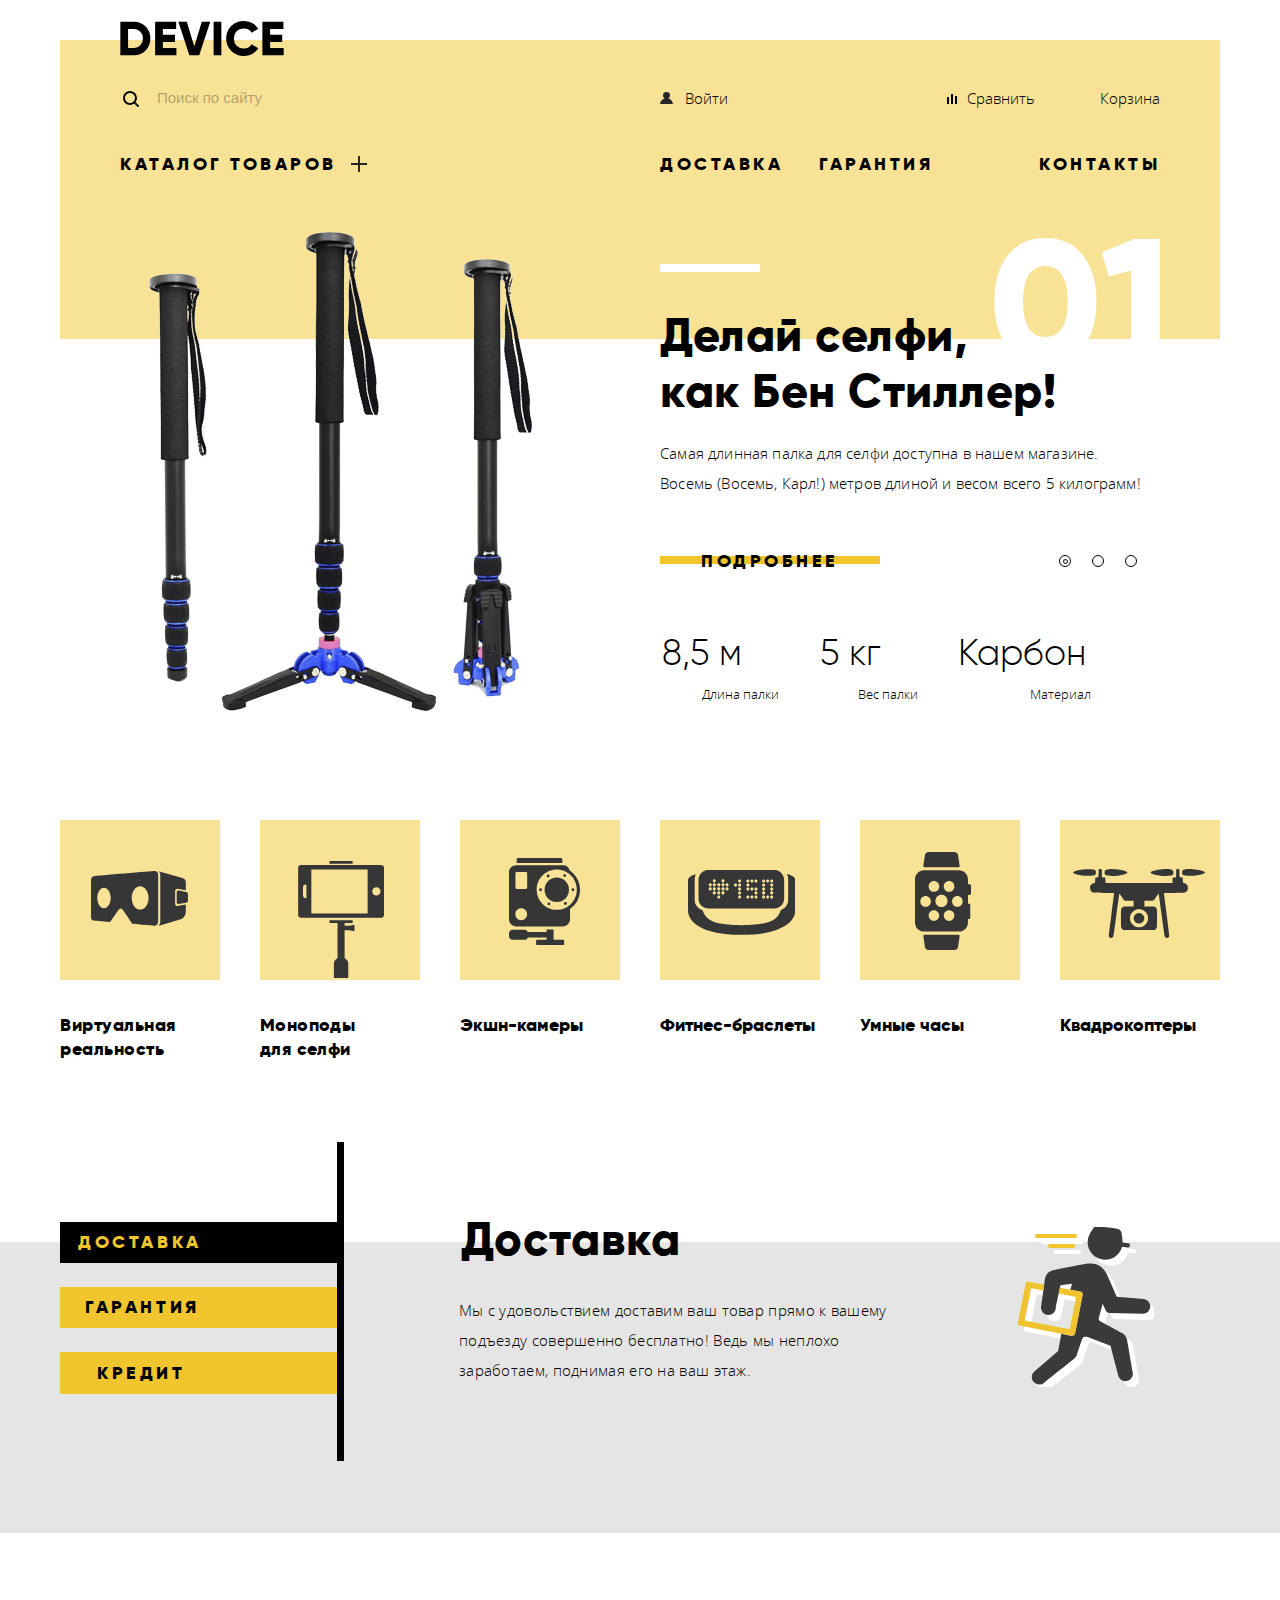
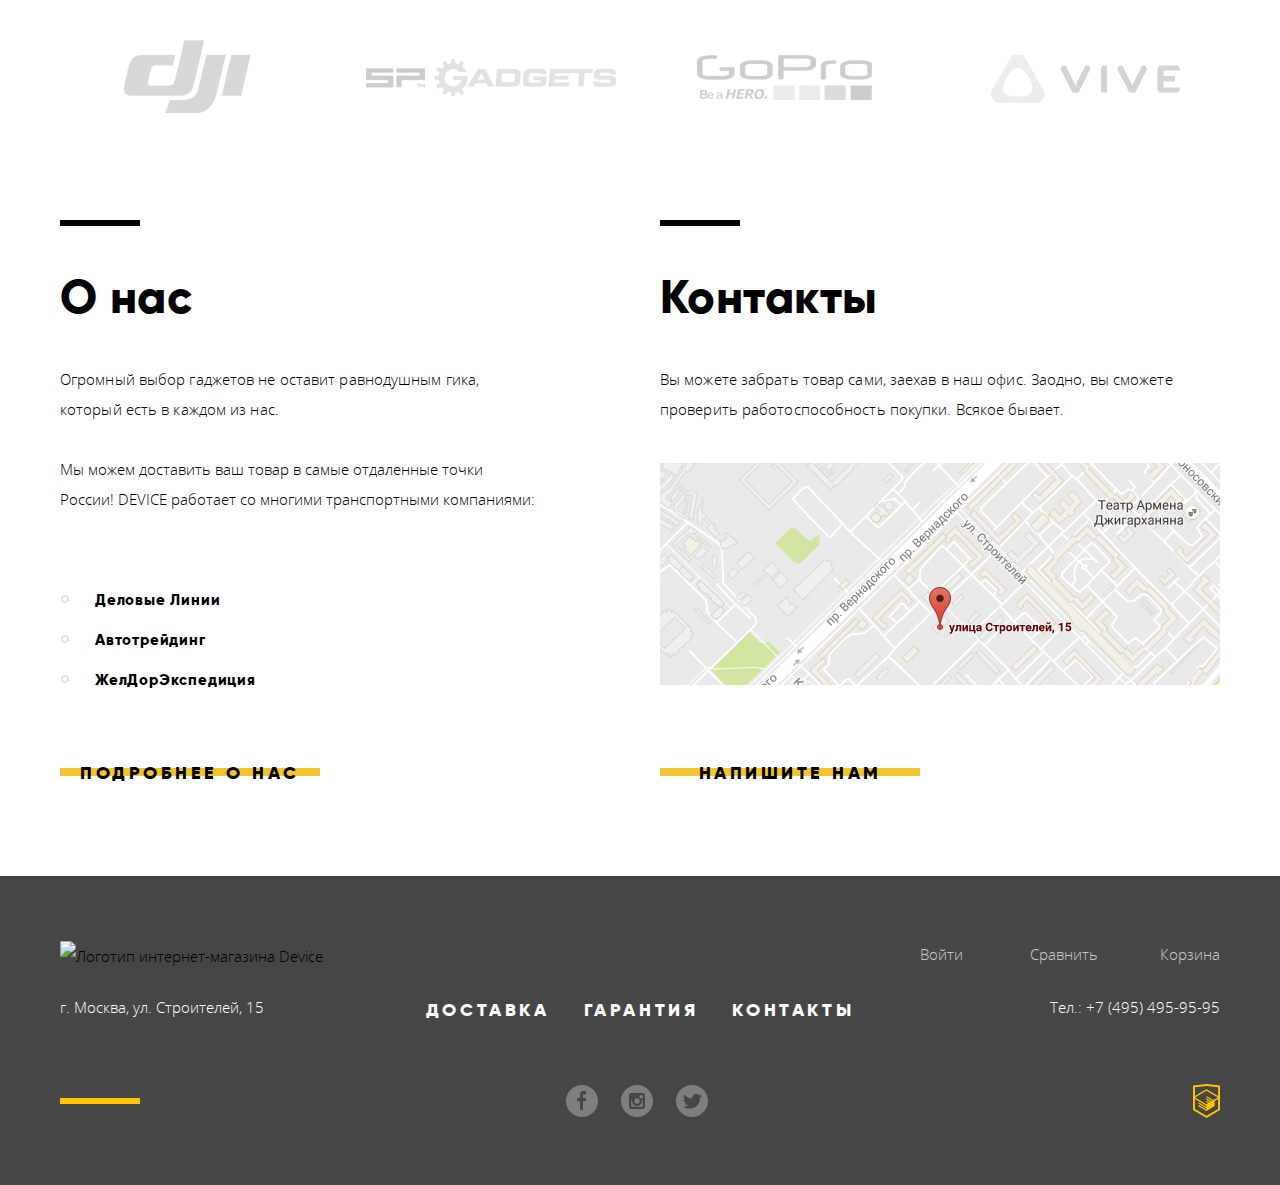
==== commit c7b958d5: "button" ====
--- a/index.html
+++ b/index.html
@@ -217,16 +217,15 @@
         </p>
         <p class="contacts-map"><a class="map-link" href="map.html"><img src="img/map.png" width="560" height="222"
               alt="Схема проезда к интернет-магазину Device по адресу Улица Строителей, 15"></a></p>
-        <p><a href="write-us.html" class="button-contacts-info button">Напишите нам</a></p>
+        <a href="write-us.html" class="button-contacts-info button">Напишите нам</a>
       </section>
     </div>
   </main>
-
   <footer>
     <div class="container">
       <div class="footer-top">
         <p class="footer-logo-index">
-            <img src="img/logo2.svg" width="164" height="35" alt="Логотип интернет-магазина Device">
+          <img src="img/logo2.svg" width="164" height="35" alt="Логотип интернет-магазина Device">
         </p>
         <ul class="user-nav-footer">
           <li class="footer-user-enter"><a class="footer-enter" href="#">Войти</a></li>
@@ -254,41 +253,6 @@
       </div>
     </div>
   </footer>
-
-
-  <!-- <footer>
-    <div class="container">
-      <div class="footer-top">
-        <p>
-          <img src="img/logo2.svg" width="164" height="35" alt="Логотип интернет-магазина Device">
-        </p>
-
-        <ul class="user-nav-footer">
-          <li class="footer-user-enter"><a class="footer-enter" href="#">Войти</a></li>
-          <li class="footer-user-compare"><a class="footer-compare" href="#">Сравнить</a></li>
-          <li class="footer-user-basket"><a class="footer-basket" href="#">Корзина</a></li>
-        </ul>
-      </div>
-      <div class="footer-middle">
-        <p class="address">г. Москва, ул. Строителей, 15</p>
-        <ul class="footer-nav">
-          <li><a href="#">Доставка</a></li>
-          <li><a href="#">Гарантия</a></li>
-          <li><a href="#">Контакты</a></li>
-        </ul>
-        <p class="number-phone"><a href="tel:+74954969595">Тел.: +7 (495) 495-95-95</a></p>
-      </div>
-      <div class="footer-bottom">
-        <ul class="social-list">
-          <li><a class="social-facebook" href="#"><span class="visually-hidden">Facebook Device</span></a></li>
-          <li><a class="social-instagram" href="#"><span class="visually-hidden">Instagram Device</span></a></li>
-          <li><a class="social-twitter" href="#"><span class="visually-hidden">Twitter Device</span></a></li>
-        </ul>
-        <a class="logo-academy-footer" href="https://htmlacademy.ru/intensive/htmlcss"><img class="logo-academy"
-            src="img/logo-html.svg" width="27" height="34" alt="Логотип HTML Academy"></a>
-      </div>
-    </div>
-  </footer> -->
   <section class="modal-feedback">
     <h2 class="visually-hidden">Напишите нам</h2>
     <div class="modal-feedback-wrapper">
@@ -305,7 +269,7 @@
           <label for="user-message">Текст письма:</label>
           <textarea id="user-message" name="user-message" placeholder="В свободной форме"></textarea>
         </div>
-        <button class="button" type="submit">Отправить</button>
+        <button class="button button-modal" type="submit">Отправить</button>
       </form>
       <button class="modal-feedback-close" type="button">
         <span class="visually-hidden">Закрыть</span>
--- a/css/style.css
+++ b/css/style.css
@@ -131,7 +131,6 @@
 
 .header-top {
   display: flex;
-  /* flex-wrap: wrap; */
   padding-top: 68px;
   margin-bottom: 21px;
   justify-content: space-between;
@@ -348,7 +347,6 @@
 
 .header-middle {
   display: flex;
-  /* flex-wrap: wrap; */
   justify-content: space-between;
 }
 
@@ -377,10 +375,7 @@
   justify-content: space-between;
   padding: 0;
   margin: 0;
-  width: 560px;
-  /* margin-left: auto; */
-  /* flex-grow: 1; */
-}
+  width: 560px;}
 
 .main-nav-item {
   font-family: "Gilroy", "Arial", sans-serif;
@@ -444,7 +439,6 @@
 .nav-catalog-wrapper:hover .nav-catalog-list {
   display: flex;
   flex-wrap: wrap;
-  /* width: 1160px; */
 }
 
 .nav-catalog-list .column-1 {
@@ -635,13 +629,29 @@
   font-weight: 900;
   letter-spacing: 3.5px;
   color: #000000;
-  /* background-color: #f0c52e; */
   border: none;
   z-index: 1;
-  width: 200px;
-}
-
-.button::before {
+}
+
+.button::after {
+  position: absolute;
+  content: "";
+  top: 40%;
+  left: 0;
+  z-index: -1;
+  width: 100%;
+  height: 8px;
+  background-color: #f0c52e;
+  }
+  
+  .button:hover::after,
+  .button:focus::after {
+    transform: translateY(-40%);
+    height: 100%;
+    transition: height 0.3s;
+  }
+
+/* .button::before {
   position: absolute;
   content: "";
   top: 50%;
@@ -658,13 +668,15 @@
   transform: translateY(-50%);
   height: 8px;
   transition: height .3s;
-}
+} */
 
 .sliders-button {
   display: inline-block;
+  vertical-align: baseline;
   width: 220px;
-  margin-top: 35px;
-  margin-bottom: 56px;
+  padding: 14px 0;
+  margin-top: 22px;
+  margin-bottom: 40px;
 }
 
 .button:active {
@@ -701,8 +713,16 @@
   display: none;
 }
 
+.slider-controls {
+  position: absolute;
+  display: flex;
+  top: 329px;
+  right: 62px;  
+  font-size: 0;
+  z-index: 20;
+}
+
 .slider-controls label {
-  display: inline-block;
   position: relative;
   width: 12px;
   height: 12px;
@@ -713,7 +733,16 @@
   cursor: pointer;
 }
 
-/* .radio-slider:checked ~ sliders.label::after {
+#product-1:checked ~ .sliders #slide-1,
+#product-2:checked ~ .sliders #slide-2,
+#product-3:checked ~ .sliders #slide-3 {
+  display: flex;
+  justify-content: space-between;
+}
+
+#product-1:checked ~ .sliders label[for="product-1"]::after,
+#product-2:checked ~ .sliders label[for="product-2"]::after,
+#product-3:checked ~ .sliders label[for="product-3"]::after {
   content: "";
   position: absolute;
   top: 3px;
@@ -723,43 +752,6 @@
   border: 1px solid #000000;
   border-radius: 50%;
   cursor: pointer;
-} */
-
-.slider-controls {
-  position: absolute;
-  top: 329px;
-  right: 62px;  
-  font-size: 0;
-  z-index: 20;
-}
-
-#product-1:checked ~ .sliders #slide-1,
-#product-2:checked ~ .sliders #slide-2,
-#product-3:checked ~ .sliders #slide-3 {
-  display: flex;
-  justify-content: space-between;
-}
-
-li#slide-1 {}
-
-/* #product-1:checked ~ .sliders label[for="product-1"],
-#product-2:checked ~ .sliders label[for="product-2"],
-#product-3:checked ~ .sliders label[for="product-3"] {
-  background-color: transparent;
-} */
-
-#product-1:checked ~ .sliders label[for="product-1"]::after,
-#product-2:checked ~ .sliders label[for="product-2"]::after,
-#product-3:checked ~ .sliders label[for="product-3"]::after {
-  content: "";
-  position: absolute;
-  top: 3px;
-  left: 3px;
-  width: 5px;
-  height: 5px;
-  border: 1px solid #000000;
-  border-radius: 50%;
-  cursor: pointer;
 }
 
 /*-------------------------CATEGORY TOP-------------------------*/
@@ -862,15 +854,9 @@
   background-color: #f0c52e;
 }
 
-.category-top-list a:active::before {
-  /* opacity: 0.3;
-  background-color: #f0c52e; */
-}
-
 .category-top-list a:active {
   color: rgba(0, 0, 0, 0.3);
 }
-
 
 /*-------------------------SERVICES-------------------------*/
 
@@ -1040,7 +1026,7 @@
   display: flex;
   flex-wrap: wrap;
   justify-content: space-between;
-  margin-bottom: 72px;
+  margin-bottom: 77px;
 }
 
 .info-us h2 {
@@ -1059,7 +1045,7 @@
   position: relative;
   margin: 0;
   padding: 0;
-  max-width: 490px;
+  width: 560px;
 }
 
 .about-us::before {
@@ -1085,7 +1071,7 @@
   position: relative;
   margin: 0;
   padding: 0;
-  max-width: 570px;
+  width: 560px;
 }
 
 .contacts-info::before {
@@ -1094,16 +1080,16 @@
   border: 3.5px solid #000000;
   width: 80px;
   top: 0;
-  left: 10px;
+  /* left: 10px; */
 }
 
 .contacts-info h2 {
-  padding-left: 7px;
+  /* padding-left: 7px; */
 }
 
 .delivery-list {
   margin: 0;
-  margin-bottom: 65px;
+  margin-bottom: 52px;
   padding: 0;
   padding-left: 18px;
   list-style: none;
@@ -1113,9 +1099,12 @@
   position: relative;
   font-family: "Gilroy", "Arial", sans-serif;
   font-weight: 800;
-  margin-bottom: 10px;
   padding-left: 17px;
   letter-spacing: 0.8px;  
+}
+
+.delivery-list li:not(:last-child) {
+  margin-bottom: 10px;
 }
 
 .delivery-list li::before {
@@ -1130,22 +1119,32 @@
 }
 
 .contacts-address {
-  padding-left: 8px;
+  /* padding-left: 8px; */
   letter-spacing: 0.1px;
   margin-bottom: 39px;
 }
 
 .contacts-map {
-  padding-left: 10px;
-  margin-bottom: 65px;
+  /* padding-left: 10px; */
+  margin-bottom: 53px;
 }
 
 .button-about-us {
-  margin-left: 23px;
+  /* margin-left: 23px; */
+  display: inline-block;
+  vertical-align: baseline;
+  width: 260px;
+  padding: 14px 0;
 }
 
 .button-contacts-info{
-  margin-left: 51px;
+  display: inline-block;
+  width: 260px;
+  padding: 14px 0;
+  /* padding-left: 0; */
+  /* padding-right: 0; */
+  /* margin-left: 51px; */
+  vertical-align: baseline;
 }
 
 /*-------------------------FOOTER----------------------------*/
@@ -1174,7 +1173,6 @@
   padding: 0;
   list-style: none;
 }
-
 
 /*-------------------------FOOTER-TOP-------------------------*/
 
@@ -1293,7 +1291,6 @@
 .footer-user {
   padding-left: 30px;
 }
-
 
 /*-------------------------FOOTER-MIDDLE-------------------------*/
 
@@ -1486,11 +1483,14 @@
   display: flex;
 }
 
-.catalog-header {background-image: linear-gradient(to right,#dcdcdc 0,#dcdcdc 38%,#ebebeb 38%,#ebebeb 100%);/* margin-bottom: 69px; */}
+.catalog-header {
+  background-image: linear-gradient(to right,#dcdcdc 0,#dcdcdc 38%,#ebebeb 38%,#ebebeb 100%)
+}
 
 .catalog-content {
 background-image: linear-gradient(to right,#eee 0,#eee 28%,#fff 28%,#fff 100%);
 }
+
 /*-------------------------filters-wrapper-------------------------*/
 
 .filters {
@@ -1523,9 +1523,6 @@
   text-transform: uppercase;
   padding-top: 10px;
   letter-spacing: 3.5px;
-  /* margin-bottom: 93px; */
-  /* margin: 0; */
-  /* padding: 0; */
 }
 
 .filters legend,
@@ -1546,7 +1543,7 @@
   padding: 0;
   margin: 0;
   list-style: none;
-  margin-bottom: 38px;
+  margin-bottom: 36px;
 }
 
 /*----------------filter-range----------------*/
@@ -1608,10 +1605,11 @@
 
 .price-controls label {
   display: inline-block;
+  vertical-align: baseline;
   font-size: 14px;
   line-height: 24px;
+  color: #dbdbdb;
   cursor: pointer;
-  color: #dbdbdb;
 }
 
 .price-controls input {
@@ -1668,10 +1666,12 @@
 }
 
 .checkbox-form:not(:disabled) + label:hover::before,
-.checkbox-form:not(:disabled) + label:focus::before {
+.checkbox-form:not(:disabled) + label:focus::before,
+.checkbox-form:not(:disabled) + label:active::before {
   opacity: 0.6;
 }
 
+.checkbox-form:not(:disabled) + label:focus::before,
 .checkbox-form:not(:disabled) + label:active::before {
   opacity: 1;
 }
@@ -1681,10 +1681,6 @@
 }
 
 /*----------------filters-bluetooth----------------*/
-
-.filter-radio {
-  margin-bottom: 5px;
-}
 
 .filter-radio legend {
   margin-bottom: 21px;
@@ -1740,6 +1736,13 @@
   opacity: 1;
 }
 
+
+.button-filters {
+  width: 200px;
+  padding: 14px 0 14px 0;
+}
+
+
 /*-------------------------catalog-------------------------*/
 
 .catalog a {
@@ -1758,13 +1761,6 @@
 .add-compare:active {
   opacity: 0.2;
 }
-
-/* .product {
-  display: flex;
-  flex-wrap: wrap;
-  justify-content: space-around;
-
-} */
 
 /*-------------------------sort-------------------------*/
 
@@ -1784,7 +1780,6 @@
   font-weight: 900;
   text-transform: uppercase;
   letter-spacing: 3.8px;
-  /* margin-right: auto; */
   padding-left: 74px;
   padding-right: 50px;
 }
@@ -1806,7 +1801,6 @@
   margin: 33px 0 0;
   padding: 0;
   margin-left: auto;
-  /* flex-grow: 1; */
 }
 
 .sort-list li {
@@ -1916,7 +1910,7 @@
   left: 0;
   text-align: center;
   background-color: rgb(255, 255, 255, 0.7);
-  padding: 50% 0;
+  padding: 166px 0 0 0;
 }
 
 .products-user a {
@@ -1925,7 +1919,8 @@
 
 .button-basket {
   width: 200px;
-  margin: auto auto 16px;
+  padding: 14px 0;
+  margin: 0px auto 0px auto;
 }
 
 .products-item:hover .products-user {
@@ -1962,7 +1957,6 @@
 
 .pagination-list {
   display: flex;
-  /* justify-content: space-between; */
   list-style: none;
   font-family: "Gilroy", "Arial", sans-serif;
   font-size: 16px;
@@ -2016,14 +2010,6 @@
   opacity: 0.3;
 }
 
-.pagination-back {
-  /* margin-right: auto; */
-}
-
-.pagination-forward {
-  /* margin-left: auto; */
-}
-
 /*-------------------------modal-feedback-------------------------*/
 
 .modal-feedback {
@@ -2041,9 +2027,9 @@
 .modal-feedback-wrapper {
   position: relative;
   display: flex;
-  padding-top: 93px;
+  padding-top: 100px;
   padding-right: 100px;
-  padding-bottom: 76px;
+  padding-bottom: 60px;
   padding-left: 100px;
 }
 
@@ -2074,7 +2060,7 @@
 }
 
 .input-message {
-  padding-bottom: 20px;
+  margin-bottom: 30px;
 }
 
 .input-message label {
@@ -2128,10 +2114,6 @@
   resize: none;
 }
 
-.popup-form .button {
-  margin-top: 18px;
-}
-
 .modal-feedback textarea:hover {
   background-color: rgba(230, 230, 230, 0.8);
 }
@@ -2149,8 +2131,9 @@
   color: rgba(70, 70, 70, 0.4);
 }
 
-.modal-feedback .button {
+.button-modal {
   width: 200px;
+  padding: 14px 0;
   background: none;
   border: none;
 }
@@ -2288,5 +2271,4 @@
 
 .modal-error {
   animation: shake 0.7s;
-}
-
+}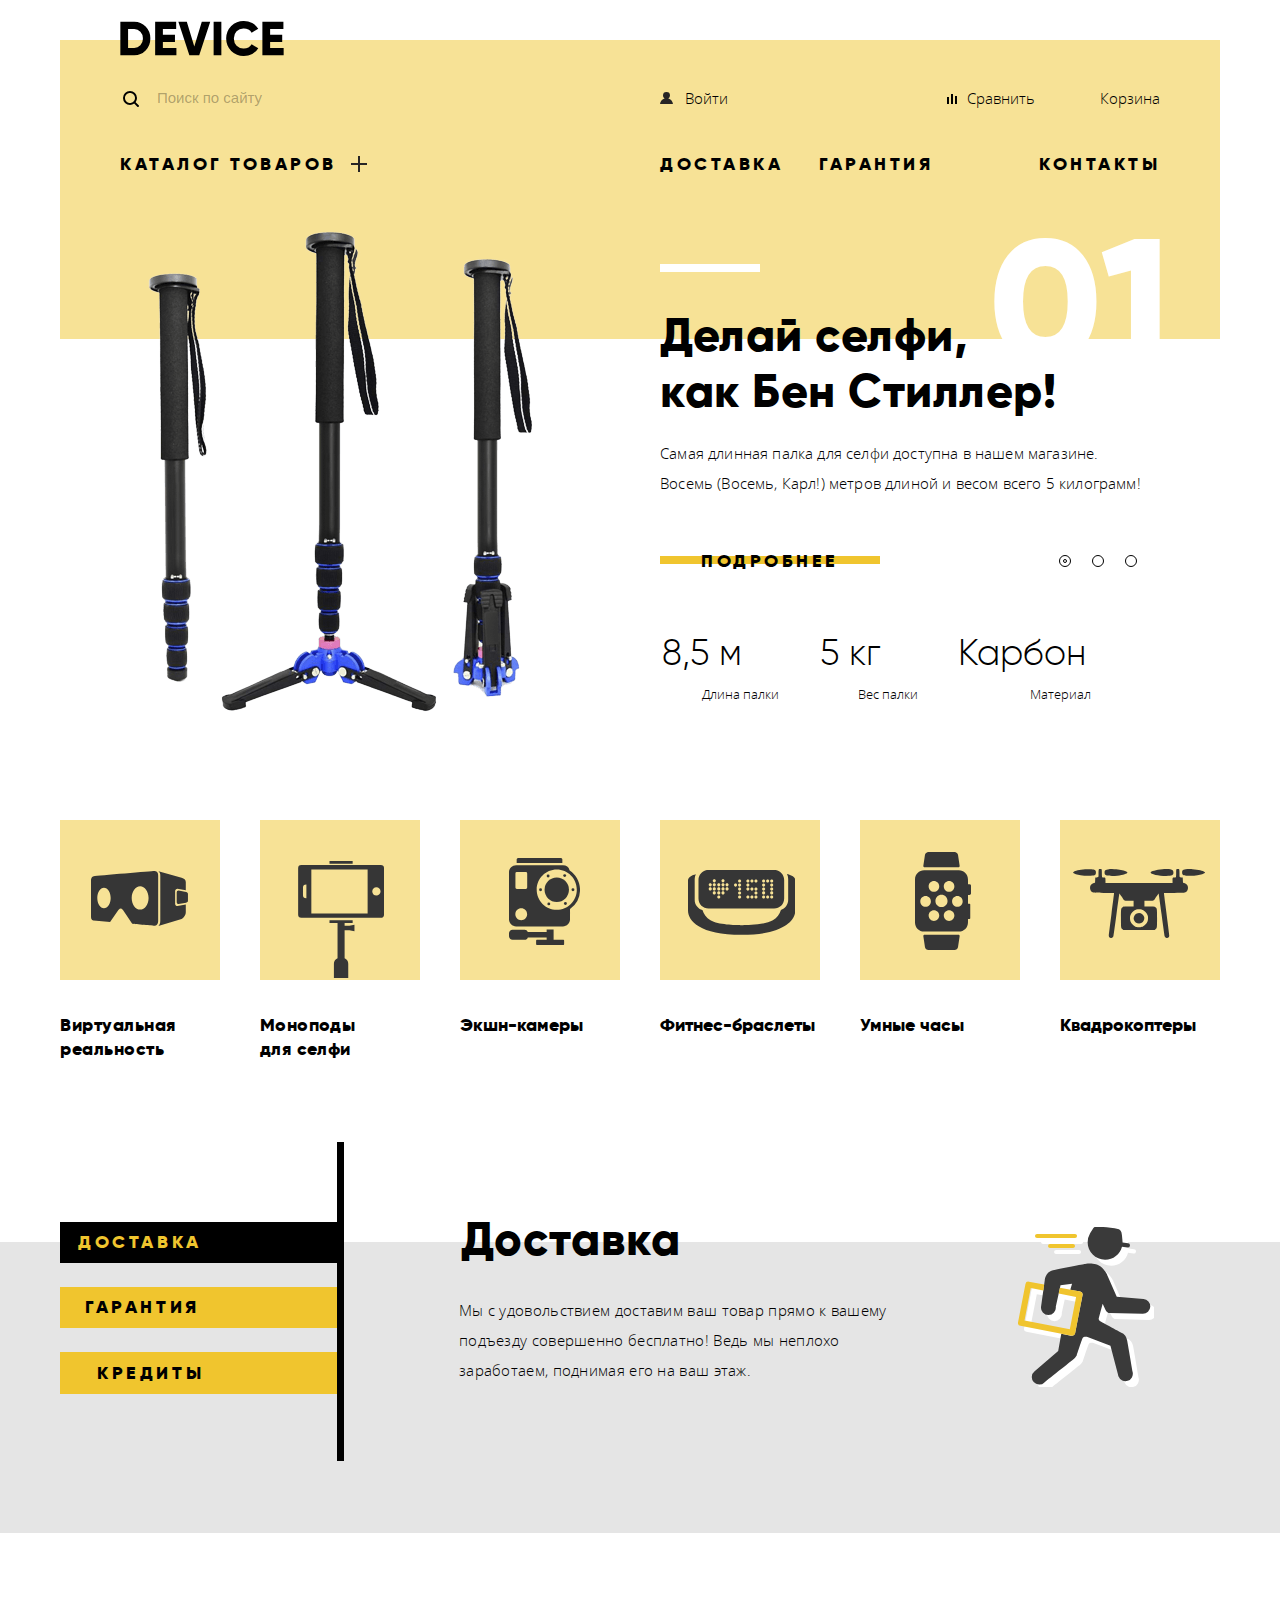
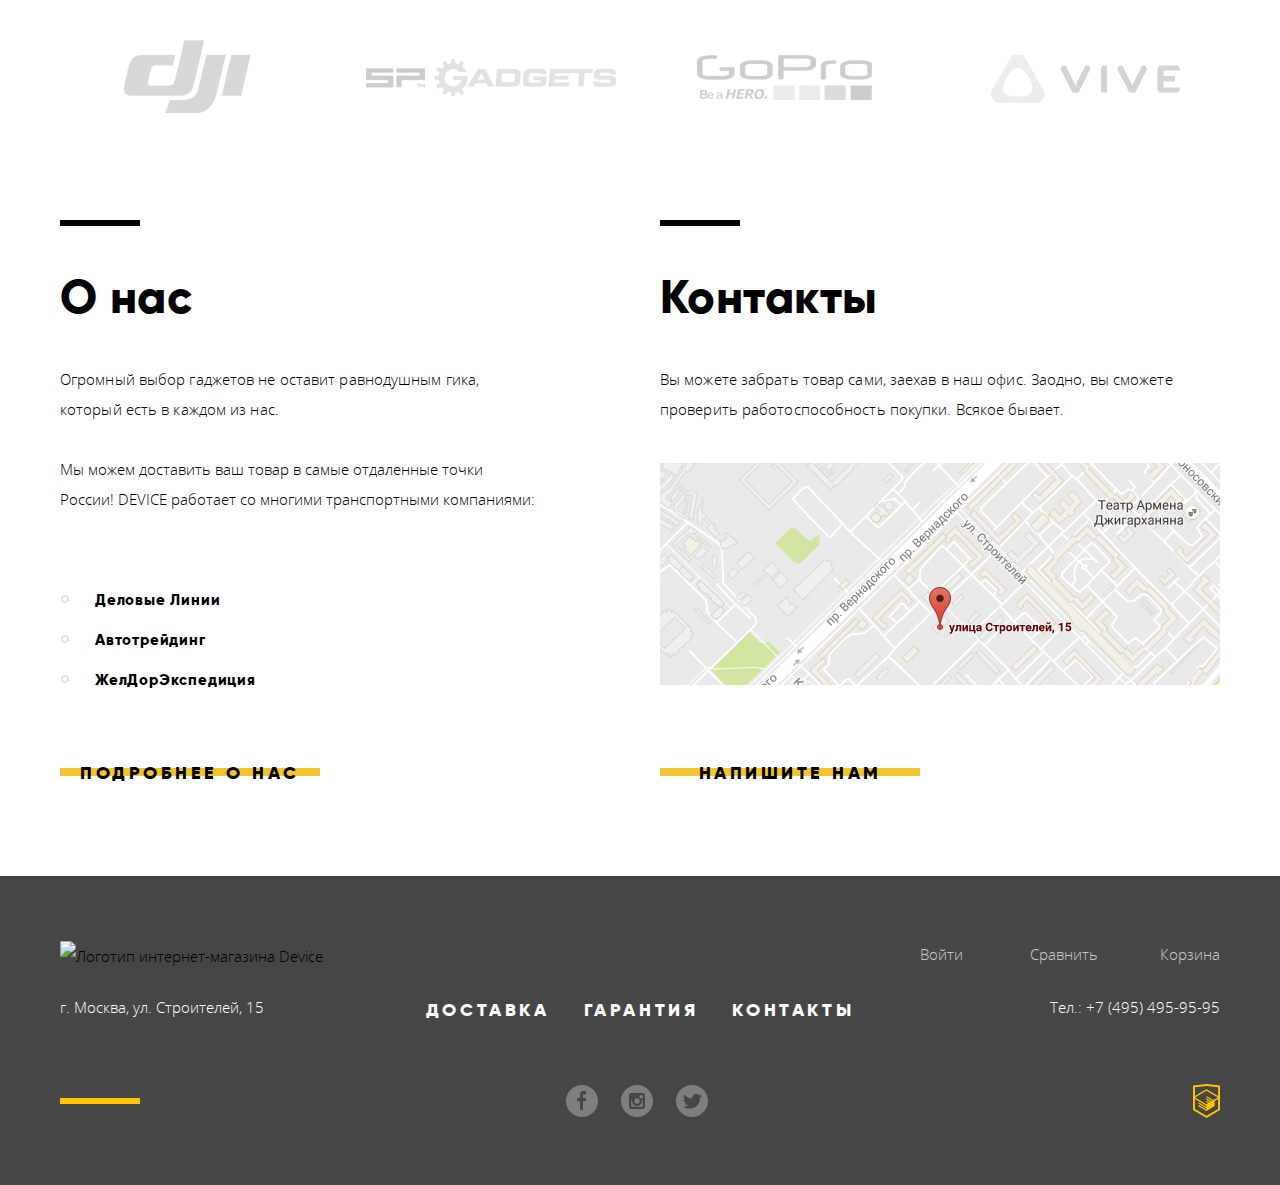
==== commit 7a1b87f5: "last correct" ====
--- a/index.html
+++ b/index.html
@@ -156,7 +156,7 @@
         <div class="services-controls">
           <label class="controls-delivery" for="service-1">Доставка</label>
           <label class="controls-guarantee" for="service-2">Гарантия</label>
-          <label class="controls-credit" for="service-3">Кредит</label>
+          <label class="controls-credit" for="service-3">Кредиты</label>
         </div>
         <ul class="services-list">
           <li class="service-delivery service" id="service1">
@@ -293,7 +293,6 @@
   </section>
   <div class="overlay"></div>
   <script src="js/script.js"></script>
-  <script src="js/script-map.js"></script>
 </body>
 
-</html>+</html>
--- a/css/style.css
+++ b/css/style.css
@@ -643,7 +643,7 @@
   height: 8px;
   background-color: #f0c52e;
   }
-  
+
   .button:hover::after,
   .button:focus::after {
     transform: translateY(-40%);
@@ -717,7 +717,7 @@
   position: absolute;
   display: flex;
   top: 329px;
-  right: 62px;  
+  right: 62px;
   font-size: 0;
   z-index: 20;
 }
@@ -747,8 +747,8 @@
   position: absolute;
   top: 3px;
   left: 3px;
-  width: 5px;
-  height: 5px;
+  width: 4px;
+  height: 4px;
   border: 1px solid #000000;
   border-radius: 50%;
   cursor: pointer;
@@ -876,7 +876,7 @@
 }
 
 .services {
-  display: flex;  
+  display: flex;
   flex-wrap: wrap;
 }
 
@@ -1100,7 +1100,7 @@
   font-family: "Gilroy", "Arial", sans-serif;
   font-weight: 800;
   padding-left: 17px;
-  letter-spacing: 0.8px;  
+  letter-spacing: 0.8px;
 }
 
 .delivery-list li:not(:last-child) {
@@ -1640,7 +1640,7 @@
   position: absolute;
   background: url("../img/checkbox-off.svg") no-repeat;
   content: "";
-  width: 23px;  
+  width: 23px;
   height: 23px;
   left: 0;
   top: 0;
@@ -1676,7 +1676,7 @@
   opacity: 1;
 }
 
-li.filters-option {
+.filters-option {
   margin-bottom: 10px;
 }
 
@@ -1723,7 +1723,7 @@
   opacity: 0.25;
   cursor: default;
 }
- 
+
 .radio-form:not(:disabled) + label:hover::before,
 .radio-form:not(:disabled) + label:focus::before,
 .radio-form:not(:disabled) + label:hover::after,
@@ -2271,4 +2271,4 @@
 
 .modal-error {
   animation: shake 0.7s;
-}+}
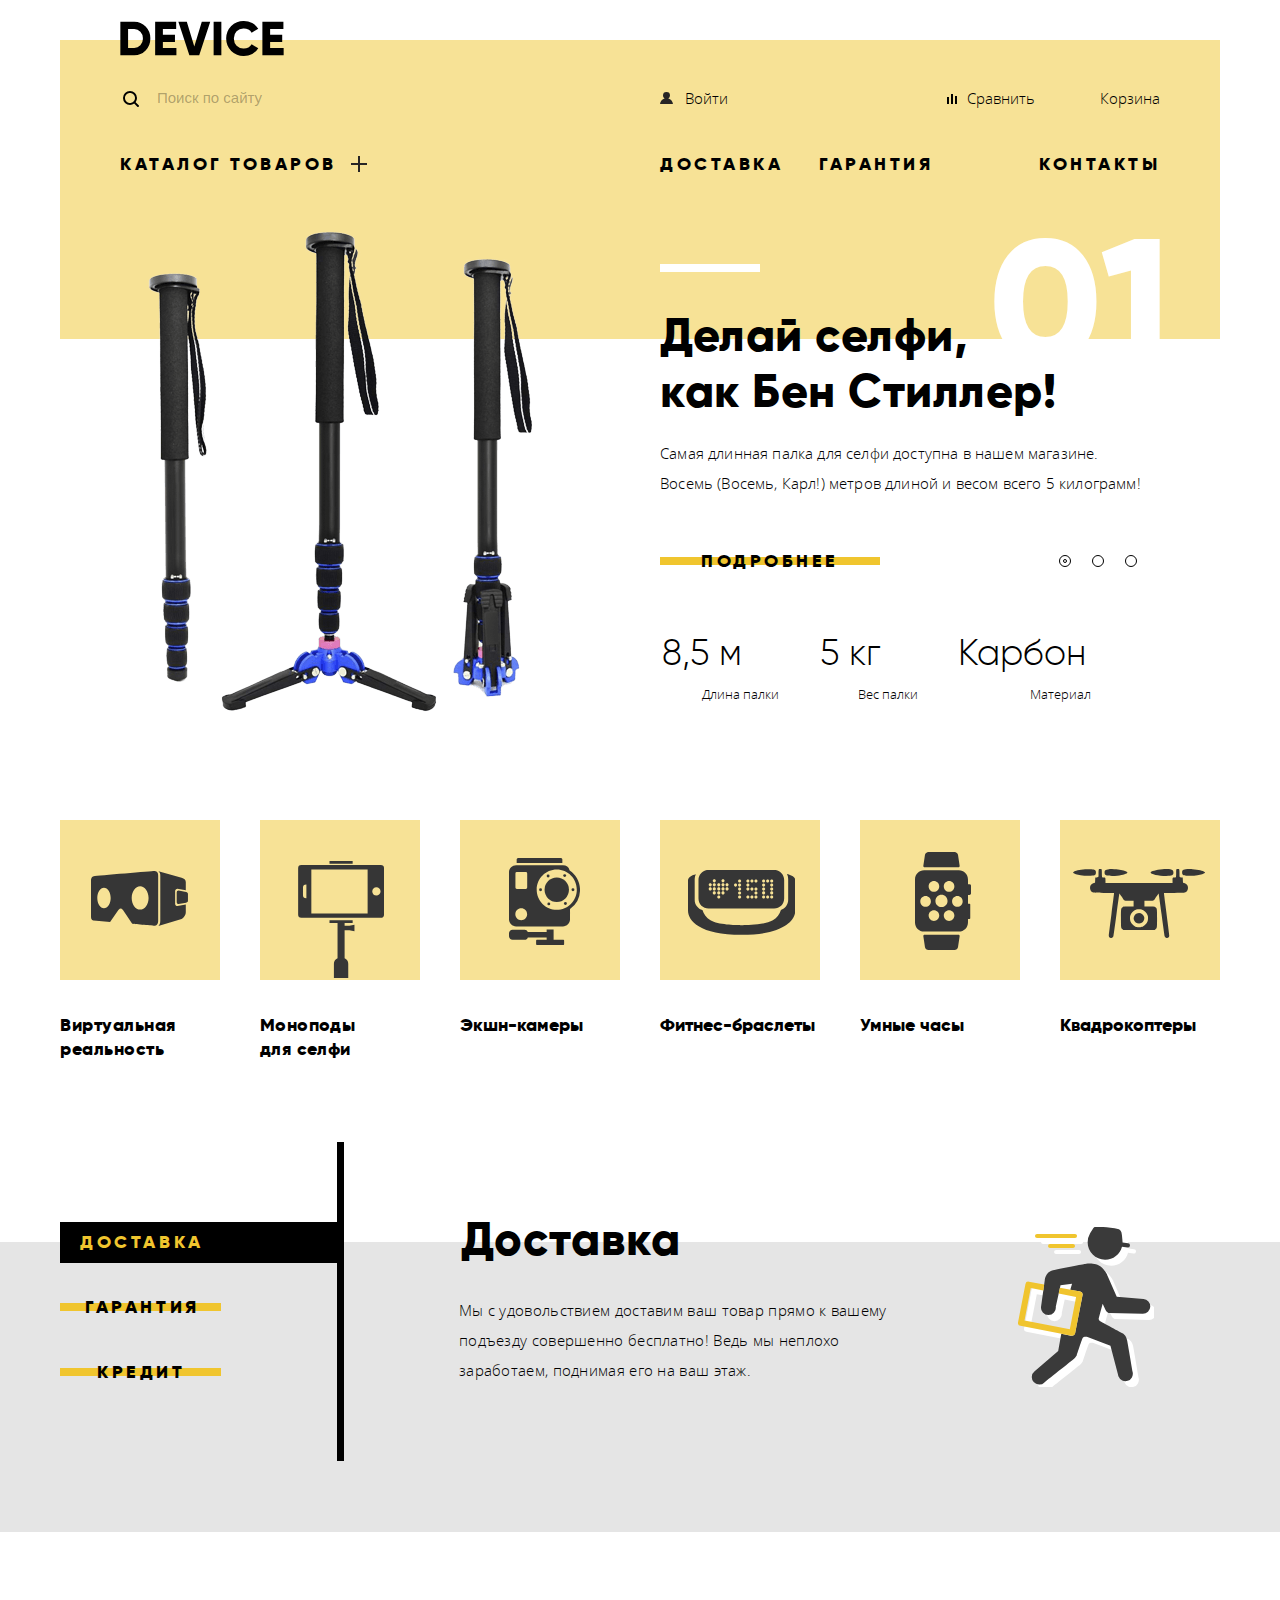
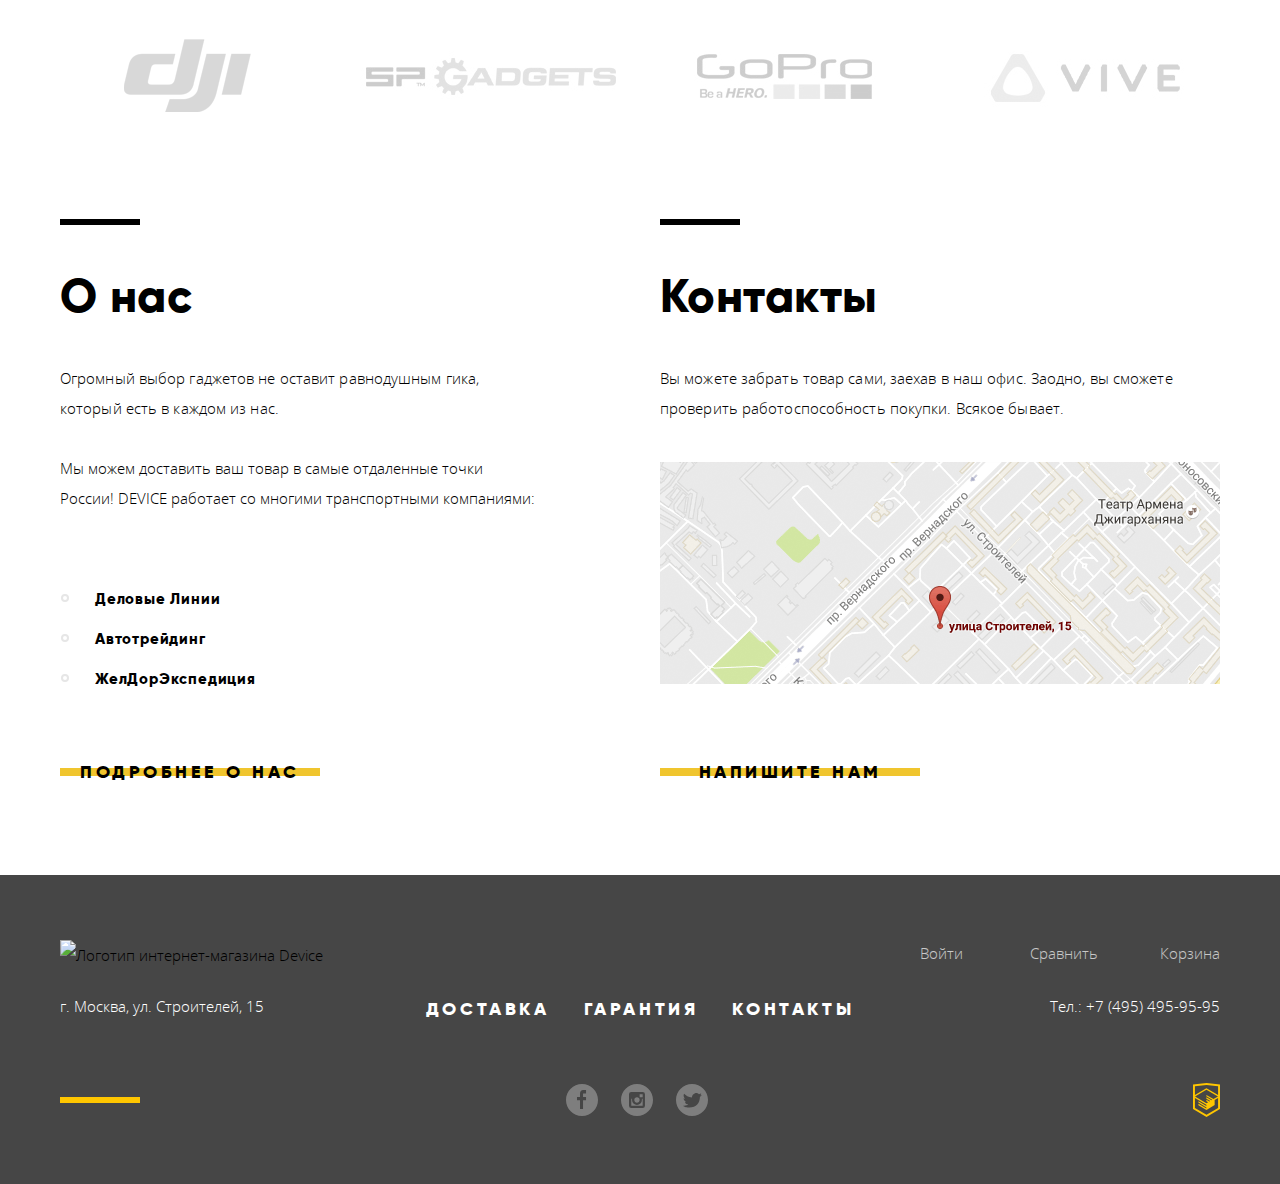
==== commit dd47ce35: "services-controls transition" ====
--- a/index.html
+++ b/index.html
@@ -154,9 +154,9 @@
       <section class="services container">
         <h2 class="visually-hidden">Сервисы Device</h2>
         <div class="services-controls">
-          <label class="controls-delivery" for="service-1">Доставка</label>
-          <label class="controls-guarantee" for="service-2">Гарантия</label>
-          <label class="controls-credit" for="service-3">Кредиты</label>
+          <label class="controls-item" for="service-1">Доставка</label>
+          <label class="controls-item controls-guarantee" for="service-2">Гарантия</label>
+          <label class="controls-item controls-credit" for="service-3">Кредит</label>
         </div>
         <ul class="services-list">
           <li class="service-delivery service" id="service1">
--- a/css/style.css
+++ b/css/style.css
@@ -634,6 +634,38 @@
 }
 
 .button::after {
+  content: "";
+  position: absolute;
+  top: 50%;
+  left: 0;
+  z-index:-1;
+  width: 100%;
+  height: 8px;
+  background-color: #f0c52e;
+  transform: translateY(-50%);
+  transition: height 0.5s ease-in;
+}
+
+.button:hover::after,
+.button:focus::after {
+  top: 50%;
+  left: 0;
+  z-index: -1;
+  width: 100%;
+  height: 100%;
+}
+
+/* .button:active {
+  color: rgba(0, 0, 0, 0.3);
+  background-image: none;
+  background-color: #f0c52e;
+} */
+
+
+
+/*
+
+.button::after {
   position: absolute;
   content: "";
   top: 40%;
@@ -649,26 +681,8 @@
     transform: translateY(-40%);
     height: 100%;
     transition: height 0.3s;
-  }
-
-/* .button::before {
-  position: absolute;
-  content: "";
-  top: 50%;
-  left: -2px;
-  z-index: -1;
-  width: inherit;
-  height: 8px;
-  margin-top: -5px;
-  background-color: #f0c52e;
-}
-
-.button::before,
-.button:hover::before {
-  transform: translateY(-50%);
-  height: 8px;
-  transition: height .3s;
-} */
+  } */
+
 
 .sliders-button {
   display: inline-block;
@@ -870,7 +884,7 @@
   position: relative;
   padding: 0;
   margin: 0;
-  margin-left: 100px;
+  margin-left: 122px;
   list-style: none;
   flex-grow: 1;
 }
@@ -897,18 +911,41 @@
   margin: 0;
 }
 
-.controls-delivery {
+.controls-item {
   margin-top: 6px;
-  padding: 9px 0 8px 18px;
+  padding: 9px 0 8px 20px;
 }
 
 .controls-guarantee {
-  padding: 9px 0 8px 25px;
+  padding-left: 25px;
 }
 
 .controls-credit {
-  padding: 10px 0 8px 37px;
-}
+  padding-left: 37px;
+}
+
+.controls-item::after {
+    content: "";
+    position: absolute;
+    top: 50%;
+    left: 0;
+    z-index: -1;
+    width: 58%;
+    height: 8px;
+    background-color: #f0c52e;
+    transform: translateY(-50%);
+    transition: height 0.5s ease-in;
+  }
+  
+  .controls-item:hover::after,
+  .controls-item:focus::after {
+    top: 50%;
+    left: 0;
+    z-index: -1;
+    width: 58%;
+    height: 100%;
+  }
+
 
 .service-delivery,
 .service-guarantee,
@@ -946,12 +983,19 @@
   top: -13px;
 }
 
+.services-controls {
+  position: relative;
+  z-index: 2;
+  width: 277px;
+}
+
 .services-controls label {
+  position: relative;
   display: block;
-  width: 278px;
+  width: 100%;
   margin-right: 21px;
   color: black;
-  background-color: #f0c52e;
+  /* background-color: #f0c52e; */
   cursor: pointer;
   margin-bottom: 24px;
   font-family: "Gilroy", "Arial", sans-serif;
@@ -962,10 +1006,6 @@
   text-transform: uppercase;
 }
 
-.services-controls {
-  position: relative;
-}
-
 .services-controls::after {
   position: absolute;
   content: "";
@@ -976,6 +1016,15 @@
   top: -74px;
 }
 
+.services-controls label::before {
+  position: absolute;
+}
+
+.services-controls label::before {
+  position: absolute;
+  content: "";
+}
+
 .service {
   display: none;
 }
@@ -988,7 +1037,13 @@
 
 #service-1:checked ~ .services label[for="service-1"],
 #service-2:checked ~ .services label[for="service-2"],
-#service-3:checked ~ .services label[for="service-3"] {
+#service-3:checked ~ .services label[for="service-3"],
+#service-1:active ~ .services label[for="service-1"],
+#service-2:active ~ .services label[for="service-2"],
+#service-3:active ~ .services label[for="service-3"],
+#service-1:focus ~ .services label[for="service-1"],
+#service-2:focus ~ .services label[for="service-2"],
+#service-3:focus ~ .services label[for="service-3"]{
   color: #f0c52e;
   background-color: black;
 }
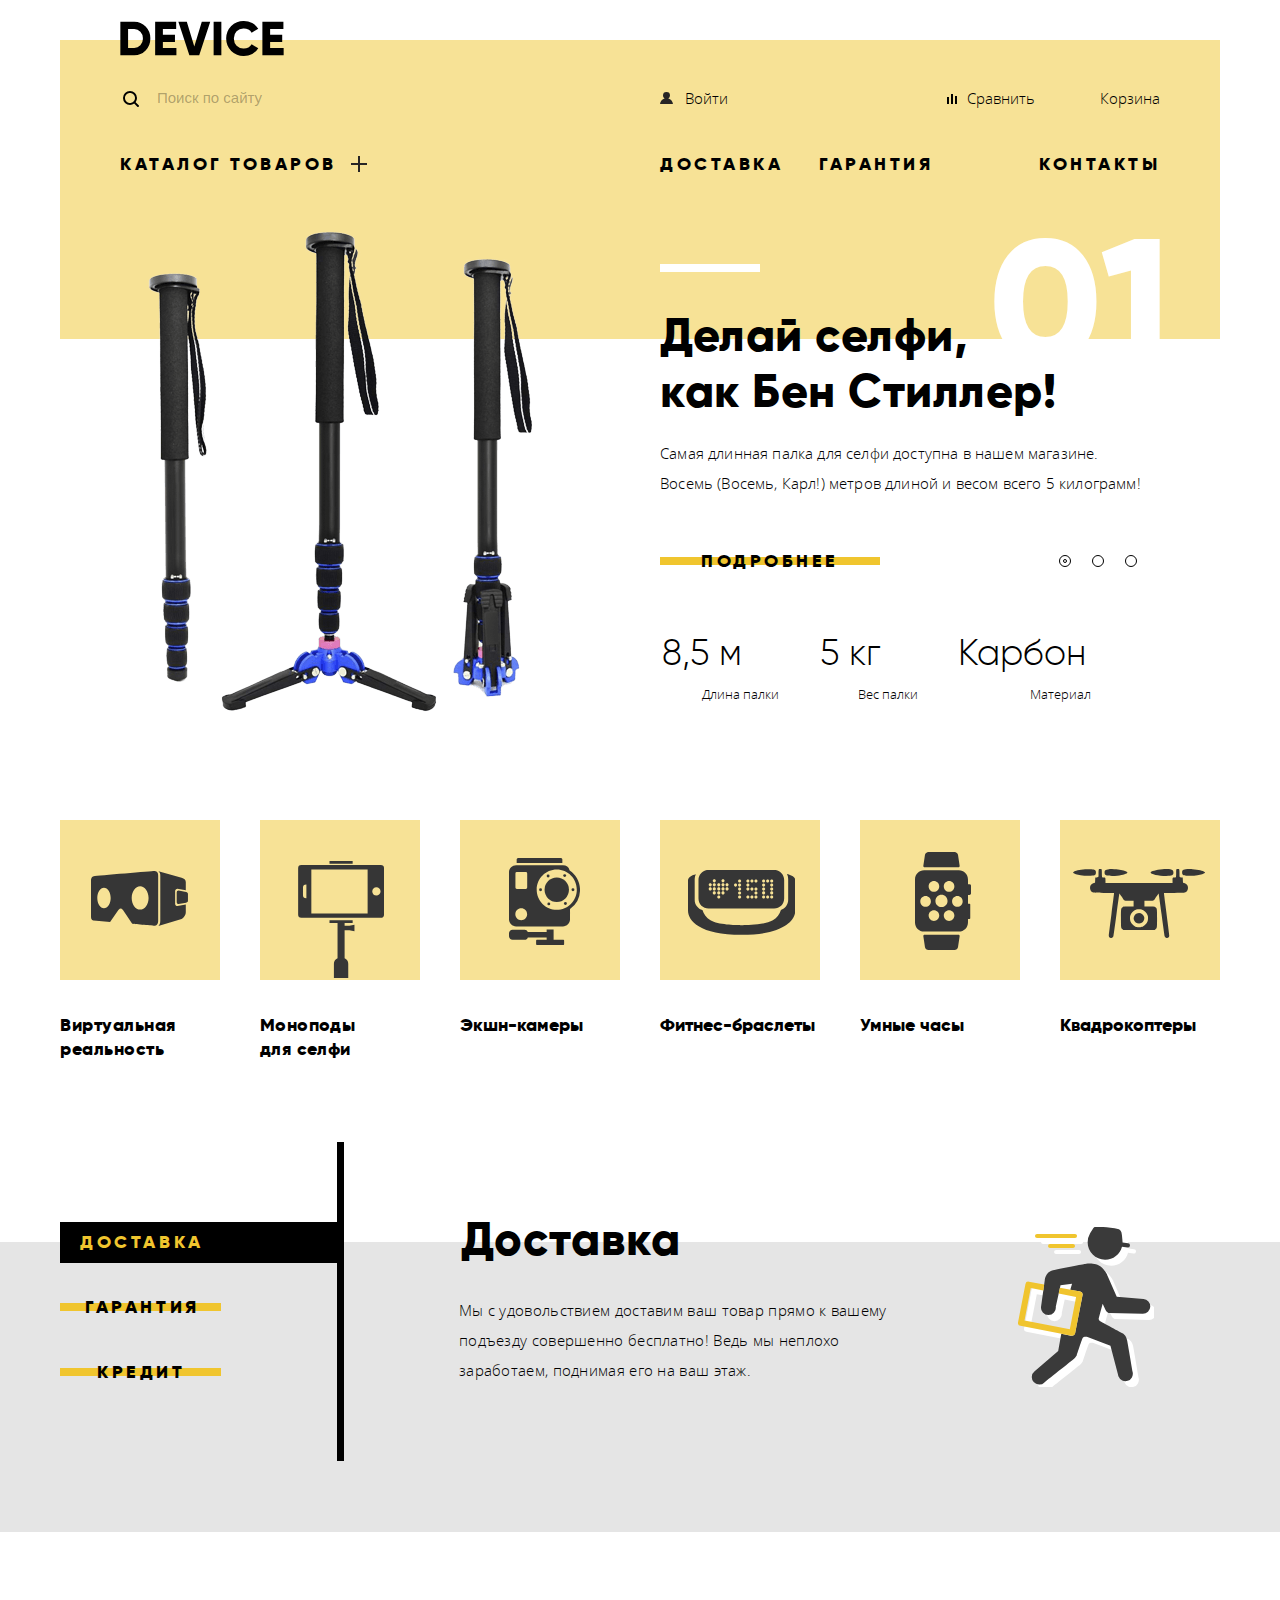
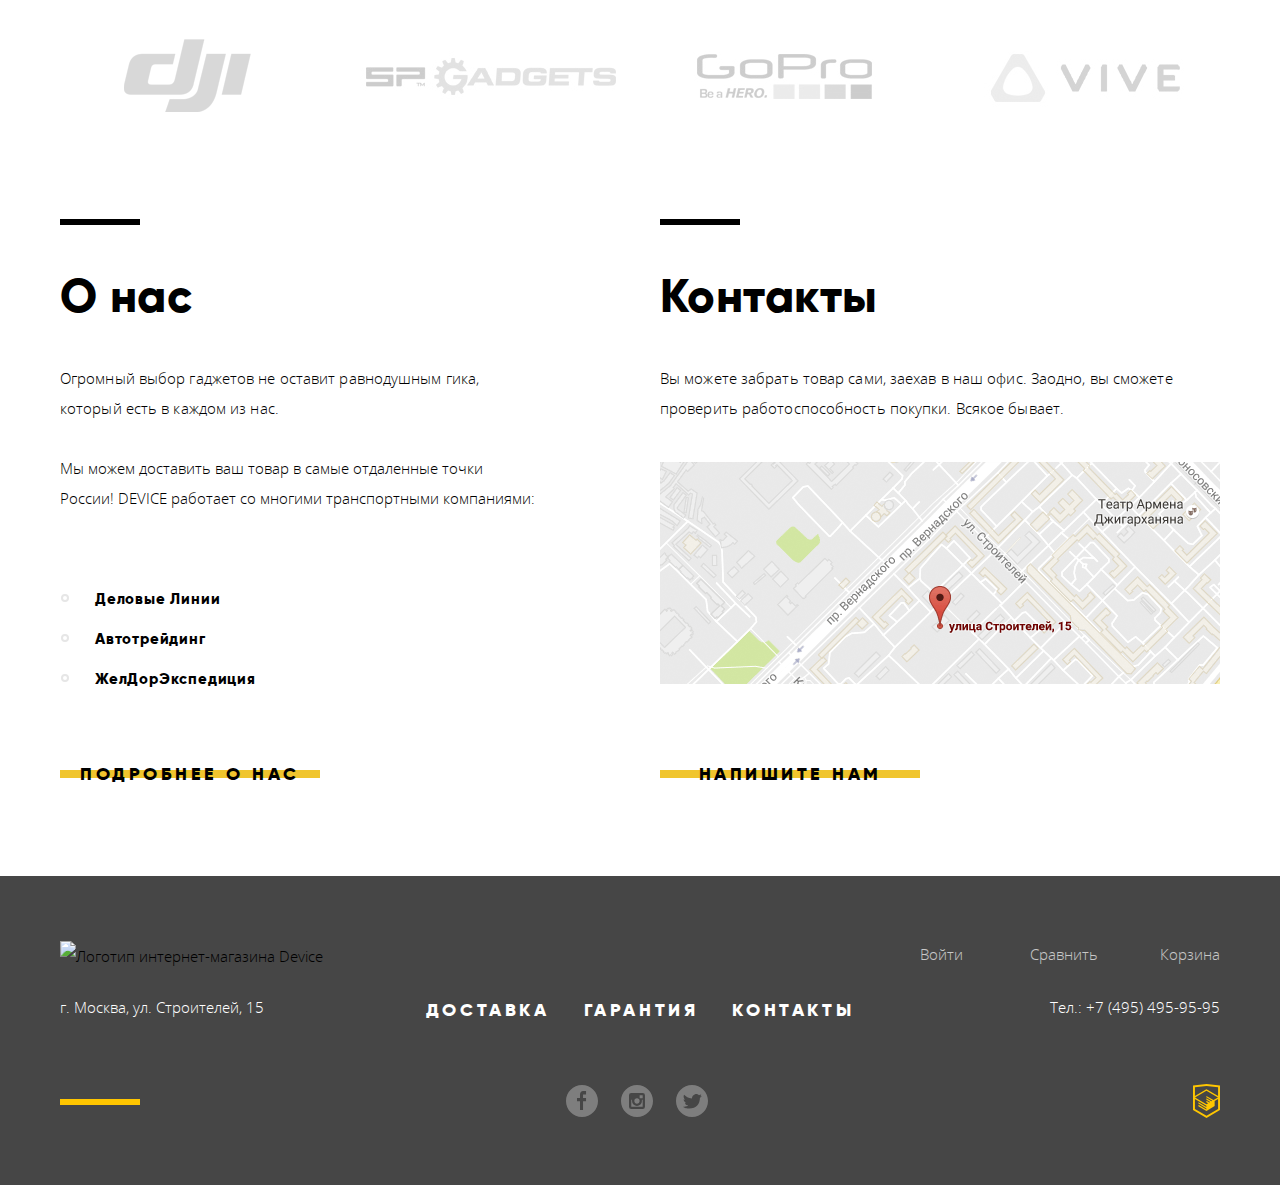
==== commit f73a4492: "correct after checked project" ====
--- a/index.html
+++ b/index.html
@@ -5,7 +5,7 @@
   <meta charset="utf-8">
   <title>HTML Academy: Девайс</title>
   <link href="css/normalize.css" rel="stylesheet">
-  <link href="css/style.css" rel="stylesheet">
+  <link href="css/style-min.css" rel="stylesheet">
 </head>
 
 <body>
@@ -57,9 +57,10 @@
   </header>
   <main>
     <div class="container">
-      <input class="radio-slider visually-hidden" type="radio" id="product-1" name="toggle-sliders" checked>
-      <input class="radio-slider visually-hidden" type="radio" id="product-2" name="toggle-sliders">
-      <input class="radio-slider visually-hidden" type="radio" id="product-3" name="toggle-sliders">
+      <input class="radio-slider product-1-slider visually-hidden" type="radio" id="product-1" name="toggle-sliders"
+        checked>
+      <input class="radio-slider product-2-slider visually-hidden" type="radio" id="product-2" name="toggle-sliders">
+      <input class="radio-slider product-3-slider visually-hidden" type="radio" id="product-3" name="toggle-sliders">
       <section class="sliders">
         <h1 class="visually-hidden">Интернет-магазин электроники Device</h1>
         <div class="slider-controls">
@@ -68,7 +69,7 @@
           <label for="product-3">Третий</label>
         </div>
         <ul class="sliders-list">
-          <li class="sliders-list-self slide" id="slide-1">
+          <li class="sliders-list-self slide list-slider-1" id="slide-1">
             <div class="sliders-photo">
               <img src="img/slider-1.png" width="384" height="486" alt="Палка для селфи">
             </div>
@@ -92,7 +93,7 @@
               </table>
             </div>
           </li>
-          <li class="sliders-list-fit slide" id="slide-2">
+          <li class="sliders-list-fit slide list-slider-2" id="slide-2">
             <div class="sliders-photo">
               <img src="img/slider-2.png" width="345" height="485" class="#" alt="Фитнес-браслет">
             </div>
@@ -111,7 +112,7 @@
               </table>
             </div>
           </li>
-          <li class="sliders-list-quadro slide" id="slide-3">
+          <li class="sliders-list-quadro slide list-slider-3" id="slide-3">
             <div class="sliders-photo">
               <img src="img/slider-3.png" width="526" height="334" class="#" alt="Квадрокоптер">
             </div>
@@ -148,9 +149,10 @@
       </ul>
     </section>
     <div class="services-wrapper">
-      <input class="visually-hidden" type="radio" id="service-1" name="toggle-services" checked>
-      <input class="visually-hidden" type="radio" id="service-2" name="toggle-services">
-      <input class="visually-hidden" type="radio" id="service-3" name="toggle-services">
+      <input class="visually-hidden services-input service-1-item" type="radio" id="service-1" name="toggle-services"
+        checked>
+      <input class="visually-hidden services-input service-2-item" type="radio" id="service-2" name="toggle-services">
+      <input class="visually-hidden services-input service-3-item" type="radio" id="service-3" name="toggle-services">
       <section class="services container">
         <h2 class="visually-hidden">Сервисы Device</h2>
         <div class="services-controls">
@@ -186,13 +188,13 @@
     <section class="partners container">
       <h2 class="visually-hidden">Партнеры интернет-магазина Device</h2>
       <ul class="partners-list">
-        <li class="partners-item logo-dji"><a href="#"><img src="img/logo-1-gray.png" width="260" height="100"
+        <li class="partners-item"><a class="logo-dji" href="#"><img src="img/logo-1-gray.png" width="260" height="100"
               alt="Логотип Dji"></a></li>
-        <li class="partners-item logo-gadjets"><a href="#"><img src="img/logo-2-gray.png" width="260" height="100"
-              alt="Логотип Gadgets"></a></li>
-        <li class="partners-item logo-gopro"><a href="#"><img src="img/logo-3-gray.png" width="260" height="100"
+        <li class="partners-item"><a class="logo-gadjets" href="#"><img src="img/logo-2-gray.png" width="260"
+              height="100" alt="Логотип Gadgets"></a></li>
+        <li class="partners-item"><a class="logo-gopro" href="#"><img src="img/logo-3-gray.png" width="260" height="100"
               alt="Логотип GoPro"></a></li>
-        <li class="partners-item logo-vive"><a href="#"><img src="img/logo-4-gray.png" width="260" height="100"
+        <li class="partners-item"><a class="logo-vive" href="#"><img src="img/logo-4-gray.png" width="260" height="100"
               alt="Логотип Vive"></a></li>
       </ul>
     </section>
@@ -292,7 +294,7 @@
     </div>
   </section>
   <div class="overlay"></div>
-  <script src="js/script.js"></script>
+  <script src="js/script-min.js"></script>
 </body>
 
-</html>
+</html>--- a/css/style-min.css
+++ b/css/style-min.css
@@ -0,0 +1 @@
+@font-face{font-family:"Gilroy";font-style:normal;font-weight:300;src:url(../fonts/gilroylight.woff2) format("woff2"),url(../fonts/gilroylight.woff) format("woff")}@font-face{font-family:"Gilroy";font-style:normal;font-weight:900;src:url(../fonts/gilroyextrabold.woff2) format("woff2"),url(../fonts/gilroyextrabold.woff) format("woff")}@font-face{font-family:"OpenSans";font-style:normal;font-weight:300;src:url(../fonts/opensanslight.woff2) format("woff2"),url(../fonts/opensanslight.woff) format("woff")}@font-face{font-family:"OpenSans";font-style:normal;font-weight:400;src:url(../fonts/opensans.woff2) format("woff2"),url(../fonts/opensans.woff) format("woff")}body{margin:0;padding:0;font-family:"OpenSans","Arial",sans-serif;font-size:15px;line-height:30px;font-weight:300;color:#000;background-color:#fff}.container{width:1200px;padding:0 20px;margin:0 auto}a{text-decoration:none}img{max-width:100%;height:auto}html{-webkit-box-sizing:border-box;box-sizing:border-box}*,::before,::after{-webkit-box-sizing:inherit;box-sizing:inherit}.visually-hidden{position:absolute;width:1px;height:1px;margin:-1px;padding:0;overflow:hidden;border:0;clip:rect(0 0 0 0)}.main-header{position:relative;background-image:-webkit-gradient(linear,left top,left bottom,color-stop(12%,#fff),color-stop(12%,#f7e296),to(#f7e296));background-image:-o-linear-gradient(#fff 12%,#f7e296 12%,#f7e296 100%);background-image:linear-gradient(#fff 12%,#f7e296 12%,#f7e296 100%);padding:0 60px 47px;margin-top:15px}.header-logo,.header-logo-index{position:absolute;top:6px}.header-logo[href]:hover,.header-logo[href]:focus{opacity:.6}.header-logo[href]:active{opacity:.3}.header-logo[href] img{pointer-events:none}.user-nav-header,.main-nav,.nav-catalog-list ul{list-style:none;margin:0;padding:0}.header-top{display:-webkit-box;display:-ms-flexbox;display:flex;padding-top:68px;margin-bottom:21px;-webkit-box-pack:justify;-ms-flex-pack:justify;justify-content:space-between}.user-nav-header{display:-webkit-box;display:-ms-flexbox;display:flex;-ms-flex-wrap:wrap;flex-wrap:wrap;width:560px;-webkit-box-flex:1;-ms-flex-positive:1;flex-grow:1}.user-nav-header a{color:#000}.user-nav-header a:hover{opacity:.6}.user-nav-header a:active{opacity:.3}.header-enter{position:relative;padding:25px 30px 25px 44px}.header-exit{padding:25px 12px;opacity:.3}.header-user{position:relative;padding:25px 10px 25px 47px}.header-user::before{position:absolute;content:"";background:url(../img/user.svg) no-repeat;width:13px;height:12px;top:29px;left:21px}.header-enter::before{position:absolute;content:"";background:url(../img/user.svg) no-repeat;width:13px;height:12px;top:29px;left:19px}.header-compare{position:relative;padding:25px 20px}.header-compare::before{position:absolute;content:"";background:url(../img/compare.svg) no-repeat;width:10px;height:10px;top:31px;left:0}.user-compare{margin-left:auto;margin-right:24px}.header-basket{position:relative;padding:25px 0;padding-left:21px}.header-basket::before{position:absolute;content:"";background:url(../img/basket.svg) no-repeat;width:12px;height:12px;top:29px;left:-2px}.nav-search{padding-bottom:15px;padding-left:27px}.nav-search-search{width:560px}.main-nav-search{position:relative;display:-webkit-box;display:-ms-flexbox;display:flex;-webkit-box-pack:justify;-ms-flex-pack:justify;justify-content:space-between;width:440px}.search-label{position:absolute;top:8px;left:-24px;width:20px;height:20px;background-image:url(../img/search.svg);background-repeat:no-repeat;cursor:pointer}.search-label::before{content:"";position:absolute;bottom:-12px;left:0;display:none;width:400px;height:2px;background-color:#000}.search-input{position:relative;width:320px;height:30px;margin-left:10px;padding:0;font-weight:300;font-size:15px;line-height:30px;font-family:"Open Sans","Arial",sans-serif;color:#000;background-color:transparent;border:none;outline:none;cursor:pointer}.search-input::-webkit-input-placeholder{color:rgba(0,0,0,0.3)}.search-input::-moz-placeholder{color:rgba(0,0,0,0.3)}.search-input:-ms-input-placeholder{color:rgba(0,0,0,0.3)}.search-input::-ms-input-placeholder{color:rgba(0,0,0,0.3)}.search-input::placeholder{color:rgba(0,0,0,0.3)}.search-input:hover::-webkit-input-placeholder{color:rgba(0,0,0,0.6)}.search-input:hover::-moz-placeholder{color:rgba(0,0,0,0.6)}.search-input:hover:-ms-input-placeholder{color:rgba(0,0,0,0.6)}.search-input:hover::-ms-input-placeholder{color:rgba(0,0,0,0.6)}.search-input:hover::placeholder{color:rgba(0,0,0,0.6)}.search-input:focus::-webkit-input-placeholder{font-size:0}.search-input:focus::-moz-placeholder{font-size:0}.search-input:focus:-ms-input-placeholder{font-size:0}.search-input:focus::-ms-input-placeholder{font-size:0}.search-input:focus::placeholder{font-size:0}.search-input:focus ~ .search-label::before{display:block}.search-input:focus ~ .button-search{z-index:0;opacity:1}.button-search{position:absolute;top:-9px;left:330px;z-index:-1;width:85px;margin-top:auto;margin-bottom:auto;padding-top:14px;padding-bottom:14px;background:none;background-color:transparent;border:2px solid #000;cursor:pointer;opacity:0}.button-search:hover{color:#fff;background-color:#000;-webkit-transition:all .1s linear;-o-transition:all .1s linear;transition:all .1s linear}.button-search:focus{z-index:0;color:#fff;background-color:#000;opacity:1;-webkit-transition:all .1s linear;-o-transition:all .1s linear;transition:all .1s linear}.button-search:active{color:rgba(255,255,255,0.3)}.button-search:focus ~ .search-label::before{display:block}.header-middle{display:-webkit-box;display:-ms-flexbox;display:flex;-webkit-box-pack:justify;-ms-flex-pack:justify;justify-content:space-between}.nav a{font-family:"Gilroy","Arial",sans-serif;font-size:18px;line-height:24px;font-weight:900;color:#000}.main-nav a:not(.nav-catalog-current):hover,.nav-catalog-wrapper a:hover{opacity:.6}.main-nav a:not(.nav-catalog-current):active,.nav-catalog-wrapper a:active{opacity:.3}.main-nav{position:relative;display:-webkit-box;display:-ms-flexbox;display:flex;-ms-flex-wrap:wrap;flex-wrap:wrap;-webkit-box-pack:justify;-ms-flex-pack:justify;justify-content:space-between;padding:0;margin:0;width:560px}.main-nav-item{font-family:"Gilroy","Arial",sans-serif;font-size:18px;line-height:24px;font-weight:900;letter-spacing:3.5px;text-transform:uppercase}.nav-catalog{position:relative;padding:25px 30px 30px 0}.nav-catalog::after{position:absolute;content:"";background:url(../img/plus.svg) no-repeat;width:16px;height:16px;top:28px;right:0}.nav-delivery{padding:25px 11px 30px 20px}.nav-guarantee{padding:25px 30px 30px 25px}.nav-contacts{padding:25px 0 25px 33px}.nav-catalog-wrapper{width:560px}.main-nav li:last-child{margin-left:auto}.nav-catalog-list{display:none;position:absolute;margin:0;padding:0;top:182px;left:0;z-index:10;width:1160px;padding-left:60px;padding-right:60px;background-color:#f7e296;padding-bottom:34px}.nav-catalog-wrapper:hover .nav-catalog-list{display:-webkit-box;display:-ms-flexbox;display:flex;-ms-flex-wrap:wrap;flex-wrap:wrap}.nav-catalog-list .column-1{width:220px;margin-right:20px}.nav-catalog-list .column-2{width:180px;margin-right:20px}.nav-catalog-list .column-3{width:180px;margin-right:auto}.nav-catalog-list a{font-family:"OpenSans","Arial",sans-serif;font-size:15px;line-height:36px;font-weight:300;color:#000;letter-spacing:.15px}.nav-catalog-current{opacity:.3}.sliders{position:relative;background-image:-o-linear-gradient(#f7e296 113px,#fff 113px);background-image:linear-gradient(#f7e296 113px,#fff 113px);margin-bottom:74px}.sliders::before{position:absolute;content:"";border:solid 4px #fff;width:100px;right:460px;top:38px}.sliders-list{padding:0;margin:0;list-style:none}.sliders h2{font-family:"Gilroy","Arial",sans-serif;font-size:47px;line-height:56px;font-weight:900;margin:0;padding:0}.sliders p{max-width:490px}.slide{position:relative}.sliders-photo{width:560px;text-align:center}.sliders-list-self img{max-width:100%;margin:2px 0 0;padding:0}.sliders-list-fit img{max-width:100%;margin:14px 0 0 16px;padding:0}.sliders-list-quadro img{max-width:100%;margin:67px 0 0 28px}.sliders-content{width:560px;z-index:10}.sliders-list-self .sliders-content{margin:81px 0 0}.sliders-list-fit .sliders-content{margin:81px 0 0}.sliders-list-quadro .sliders-content{margin:81px 0 0}.sliders-content h2{margin-bottom:19px}.sliders-list-self h2{letter-spacing:.5px}.sliders-list-fit h2{letter-spacing:.6px}.sliders-list-quadro h2{max-width:505px;letter-spacing:.7px}.sliders-list-self p{letter-spacing:.17px}.sliders-list-fit p{max-width:460px;letter-spacing:.15px}.sliders-list-quadro p{max-width:460px;letter-spacing:.15px}.sliders-list-self::before{position:absolute;content:"01";font-family:"Gilroy","Arial",sans-serif;font-size:179px;line-height:179px;font-weight:900;letter-spacing:1.79px;color:#fff;right:46px;top:-13px}.sliders-list-fit::before{position:absolute;content:"02";font-family:"Gilroy","Arial",sans-serif;font-size:179px;line-height:179px;font-weight:900;letter-spacing:1.79px;color:#fff;right:47px;top:-13px}.sliders-list-quadro::before{position:absolute;content:"03";font-family:"Gilroy","Arial",sans-serif;font-size:179px;line-height:179px;font-weight:900;letter-spacing:1.79px;color:#fff;right:48px;top:-13px}.button{position:relative;font-family:"Gilroy","Arial",sans-serif;font-size:18px;text-transform:uppercase;text-align:center;line-height:24px;font-weight:900;letter-spacing:3.5px;color:#000;border:none;z-index:1}.button::after{content:"";position:absolute;top:50%;left:0;z-index:-1;width:100%;height:8px;background-color:#f0c52e;-webkit-transform:translateY(-50%);-ms-transform:translateY(-50%);transform:translateY(-50%);-webkit-transition:height .5s ease-in;-o-transition:height .5s ease-in;transition:height .5s ease-in}.button:hover::after,.button:focus::after{top:50%;left:0;z-index:-1;width:100%;height:100%}.sliders-button{display:inline-block;vertical-align:baseline;width:220px;padding:8px 0;margin-top:28px;margin-bottom:46px}.button:active{color:rgba(0,0,0,0.3)}.product-properties{margin-bottom:40px}.product-properties td{font-family:"Gilroy","Arial",sans-serif;font-size:36px;line-height:48px;font-weight:300;padding:0;padding-right:76px}.quadro-properties td{padding-right:59px}.product-properties th{font-family:"OpenSans","Arial",sans-serif;font-size:13px;line-height:20px;font-weight:300;padding:0;padding-top:5px}.slide{display:none}.slider-controls{position:absolute;display:-webkit-box;display:-ms-flexbox;display:flex;top:329px;right:62px;font-size:0;z-index:20}.slider-controls label{position:relative;width:12px;height:12px;margin-right:21px;background-color:transparent;border:1px solid #000;border-radius:50%;cursor:pointer}.product-1-slider:checked ~ .sliders .list-slider-1,.product-2-slider:checked ~ .sliders .list-slider-2,.product-3-slider:checked ~ .sliders .list-slider-3{display:-webkit-box;display:-ms-flexbox;display:flex;-webkit-box-pack:justify;-ms-flex-pack:justify;justify-content:space-between}.product-1-slider:checked ~ .sliders label[for="product-1"]::after,.product-2-slider:checked ~ .sliders label[for="product-2"]::after,.product-3-slider:checked ~ .sliders label[for="product-3"]::after{content:"";position:absolute;top:3px;left:3px;width:4px;height:4px;border:1px solid #000;border-radius:50%;cursor:pointer}.category-top{margin-bottom:155px}.category-top-list{display:-webkit-box;display:-ms-flexbox;display:flex;-ms-flex-wrap:wrap;flex-wrap:wrap;-webkit-box-pack:justify;-ms-flex-pack:justify;justify-content:space-between;list-style:none;margin:0;padding:0}.category-top-list a{display:block;position:relative;width:160px;font-family:"Gilroy","Arial",sans-serif;font-size:18px;line-height:24px;font-weight:900;color:#000;padding-top:193px}.category-virtual a{letter-spacing:.5px}.category-virtual a::before{position:absolute;content:"";top:0;left:0;background:url(../img/popular-1.svg) 49% 49% #f7e296 no-repeat;width:160px;height:160px}.category-self a{padding-right:35px;letter-spacing:.4px}.category-self a::before{position:absolute;content:"";top:0;left:0;background:url(../img/popular-2.svg) 52% 95% #f7e296 no-repeat;width:160px;height:160px}.category-camera a::before{position:absolute;content:"";top:0;left:0;background:url(../img/popular-3.svg) 55% 52% #f7e296 no-repeat;width:160px;height:160px}.category-fitnes a::before{position:absolute;content:"";top:0;left:0;background:url(../img/popular-4.svg) 52% 53% #f7e296 no-repeat;width:160px;height:160px}.category-watch a::before{position:absolute;content:"";top:0;left:0;background:url(../img/popular-5.svg) 53% 52% #f7e296 no-repeat;width:160px;height:160px}.category-cuadro a::before{position:absolute;content:"";top:0;left:0;background:url(../img/popular-6.svg) 48% 54% #f7e296 no-repeat;width:160px;height:160px}.category-top-list a:hover::before{background-color:#f0c52e}.category-top-list a:active::before{opacity:.6}.category-top-list a:active{color:rgba(0,0,0,0.3)}.services-wrapper{padding-bottom:115px;margin-bottom:95px;background-image:-o-linear-gradient(#fff 26px,#e5e5e5 26px,#e5e5e5 340px);background-image:linear-gradient(#fff 26px,#e5e5e5 26px,#e5e5e5 340px);min-width:1200px}.services-list{position:relative;padding:0;margin:0;margin-left:122px;list-style:none;-webkit-box-flex:1;-ms-flex-positive:1;flex-grow:1}.services{display:-webkit-box;display:-ms-flexbox;display:flex;-ms-flex-wrap:wrap;flex-wrap:wrap}.services-list h3{font-family:"Gilroy","Arial",sans-serif;font-size:47px;font-weight:800;line-height:1.02;letter-spacing:1px;text-align:left;color:#000;margin:0 0 31px 2px}.services-list p{max-width:445px;letter-spacing:.3px;margin:0}.controls-item{margin-top:6px;padding:9px 0 8px 20px}.controls-guarantee{padding-left:25px}.controls-credit{padding-left:37px}.controls-item::after{content:"";position:absolute;top:50%;left:0;z-index:-1;width:58%;height:8px;background-color:#f0c52e;-webkit-transform:translateY(-50%);-ms-transform:translateY(-50%);transform:translateY(-50%);-webkit-transition:height .5s ease-in;-o-transition:height .5s ease-in;transition:height .5s ease-in}.controls-item:hover::after,.controls-item:focus::after{top:50%;left:0;z-index:-1;width:58%;height:100%}.service-delivery,.service-guarantee,.service-credit{position:relative}.service-delivery::after{position:absolute;content:"";background:url(../img/delivery.svg) no-repeat;width:136px;padding:80px;right:42px;top:11px}.service-guarantee::after{position:absolute;content:"";background:url(../img/warranty.svg) no-repeat;width:171px;padding:100px;right:16px;top:-13px}.service-credit::after{position:absolute;content:"";background:url(../img/credit.svg) no-repeat;width:156px;padding:100px;right:26px;top:-13px}.services-controls{position:relative;z-index:2;width:277px}.services-controls label{position:relative;display:block;width:100%;margin-right:21px;color:#000;cursor:pointer;margin-bottom:24px;font-family:"Gilroy","Arial",sans-serif;font-size:18px;font-weight:800;line-height:1.33;letter-spacing:3.6px;text-transform:uppercase}.services-controls::after{position:absolute;content:"";width:7px;height:319px;background-color:#000;left:277px;top:-74px}.service{display:none}.service-1-item:checked ~ .services .service-delivery,.service-2-item:checked ~ .services .service-guarantee,.service-3-item:checked ~ .services .service-credit{display:block}.service-1-item:checked ~ .services label[for="service-1"],.service-2-item:checked ~ .services label[for="service-2"],.service-3-item:checked ~ .services label[for="service-3"],.service-1-item:active ~ .services label[for="service-1"],.service-2-item:active ~ .services label[for="service-2"],.service-3-item:active ~ .services label[for="service-3"],.service-1-item:focus ~ .services label[for="service-1"],.service-2-item:focus ~ .services label[for="service-2"],.service-3-item:focus ~ .services label[for="service-3"]{color:#f0c52e;background-color:#000}.service-1-item:focus ~ .services label[for="service-1"],.service-2-item:focus ~ .services label[for="service-2"],.service-3-item:focus ~ .services label[for="service-3"]{outline:2px solid #f0c52e}.partners-list{display:-webkit-box;display:-ms-flexbox;display:flex;-ms-flex-wrap:wrap;flex-wrap:wrap;-webkit-box-pack:justify;-ms-flex-pack:justify;justify-content:space-between;list-style:none;margin:0;padding:0;margin-bottom:83px}.logo-dji,.logo-gadjets,.logo-gopro,.logo-vive{position:relative}.partners-list a:hover::before,.partners-list a:focus::before{content:"";position:absolute;width:260px;height:100px;z-index:1}.logo-dji:hover::before,.logo-dji:focus::before{background:url(../img/logo-1.png) no-repeat}.logo-gadjets:hover::before,.logo-gadjets:focus::before{background:url(../img/logo-2.png) no-repeat}.logo-gopro:hover::before,.logo-gopro:focus::before{background:url(../img/logo-3.png) no-repeat}.logo-vive:hover::before,.logo-vive:focus::before{background:url(../img/logo-4.png) no-repeat}.info-us{display:-webkit-box;display:-ms-flexbox;display:flex;-ms-flex-wrap:wrap;flex-wrap:wrap;-webkit-box-pack:justify;-ms-flex-pack:justify;justify-content:space-between;margin-bottom:82px}.info-us h2{font-family:"Gilroy","Arial",sans-serif;font-size:47px;font-weight:800;line-height:1.02;letter-spacing:.47px;text-align:left;color:#000;padding-top:15px;padding-bottom:3px}.about-us{position:relative;margin:0;padding:0;width:560px}.about-us::before{position:absolute;content:"";border:3.5px solid #000;width:80px;top:0}.about-us-stock{max-width:450px;margin-bottom:30px;letter-spacing:.1px}.about-us-delivery{max-width:475px;margin-bottom:71px}.contacts-info{position:relative;margin:0;padding:0;width:560px}.contacts-info::before{position:absolute;content:"";border:3.5px solid #000;width:80px;top:0}.delivery-list{margin:0;margin-bottom:60px;padding:0;padding-left:18px;list-style:none}.delivery-list li{position:relative;font-family:"Gilroy","Arial",sans-serif;font-weight:800;padding-left:17px;letter-spacing:.8px}.delivery-list li:not(:last-child){margin-bottom:10px}.delivery-list li::before{position:absolute;content:"";top:10px;left:-17px;width:8px;height:8px;border:2px solid #e6e6e6;border-radius:50%}.contacts-address{letter-spacing:.1px;margin-bottom:39px}.contacts-map{margin-bottom:61px}.button-about-us{display:inline-block;vertical-align:baseline;width:260px;padding:8px 0}.button-contacts-info{display:inline-block;width:260px;padding:8px 0;vertical-align:baseline}footer{background-color:#464646;padding:63px 0 58px;min-width:1200px}.footer-top,.footer-middle,.footer-bottom{display:-webkit-box;display:-ms-flexbox;display:flex;-ms-flex-wrap:wrap;flex-wrap:wrap;-webkit-box-pack:justify;-ms-flex-pack:justify;justify-content:space-between}.footer-nav{margin:0;padding:0;list-style:none}.user-nav-footer{margin:0;padding:0;list-style:none}.footer-top{margin-bottom:6px}.footer-logo,.footer-logo-index{margin:2px 0 0}.footer-logo:hover{opacity:.6}.footer-logo:active{opacity:.3}.user-nav-footer{display:-webkit-box;display:-ms-flexbox;display:flex;-ms-flex-wrap:wrap;flex-wrap:wrap;margin-left:auto}.footer-enter,.footer-exit,.footer-compare,.footer-user,.footer-basket{position:relative}.footer-user::before{position:absolute;content:"";background:url(../img/user-footer.svg) no-repeat;width:13px;height:12px;top:4px;left:4px}.footer-enter::before{position:absolute;content:"";background:url(../img/user-footer.svg) no-repeat;width:13px;height:12px;left:4px;top:4px}.footer-compare::before{position:absolute;content:"";background:url(../img/compare-footer.svg) no-repeat;width:13px;height:12px;left:14px;top:6px}.footer-basket::before{position:absolute;content:"";background:url(../img/basket-footer.svg) no-repeat;width:13px;height:12px;left:9px;top:4px}.user-nav-footer a{color:#fff;opacity:.7}.user-nav-footer a:hover{opacity:1}.user-nav-footer a:active{opacity:.3}.user-nav-footer .footer-exit{opacity:.3}.footer-user-compare{margin-left:32px}.footer-user-basket{margin-left:32px}.footer-enter{padding-left:30px}.footer-exit{padding-left:20px}.footer-compare{padding-left:35px}.footer-basket{padding-left:30px}.footer-user{padding-left:30px}.footer-middle{margin-bottom:47px}.address{color:#fff;margin:15px 0 0}.footer-nav{display:-webkit-box;display:-ms-flexbox;display:flex;-ms-flex-wrap:wrap;flex-wrap:wrap;margin-top:18px;margin-right:0}.footer-nav a{font-family:"Gilroy","Arial",sans-serif;font-size:18px;line-height:24px;font-weight:900;color:#fff;text-transform:uppercase;letter-spacing:3.6px}.footer-nav li{margin-right:34px}.footer-nav a:hover{opacity:.6}.footer-nav a:active{opacity:.3}.number-phone a{color:#fff}.footer-bottom{position:relative}.footer-bottom .social-list{position:relative;display:-webkit-box;display:-ms-flexbox;display:flex;-ms-flex-wrap:wrap;flex-wrap:wrap;margin:12px 0 0 auto}.footer-bottom::before{position:absolute;content:"";border:3px solid #ffc600;width:80px;left:0;top:15px}.social-list li:not(:last-child){margin-right:23px}.social-list a{opacity:.3;width:32px;height:32px;padding:16px}.social-list{list-style:none;margin:0;padding-right:19px}.social-list a:hover{opacity:1}.social-list a:active{opacity:.1}.social-facebook{background:url(../img/fb.svg) no-repeat}.social-instagram{background:url(../img/instagram.svg) no-repeat}.social-twitter{background:url(../img/twitter.svg) no-repeat}.logo-academy-footer{margin-left:auto}.logo-academy:hover{opacity:.6}.logo-academy:active{opacity:.3}.monopod-wrapper{margin:37px 0 43px;padding:0 60px}.catalog-subtitle{font-family:"Gilroy","Arial",sans-serif;font-size:47px;font-weight:800;line-height:48px;letter-spacing:.7px;margin-bottom:20px}.breadcrumbs{display:-webkit-box;display:-ms-flexbox;display:flex;list-style:none;color:#000;margin:0;padding:0}.breadcrumbs a{color:#000;opacity:.3}.breadcrumbs-item:hover{opacity:.6}.breadcrumbs-item:active{opacity:.1}.breadcrumbs-index{margin-right:12px}.breadcrumbs-catalog{padding-left:21px;margin-right:13px}.breadcrumbs-monopod{padding-left:20px}.breadcrumbs-arrow{position:relative}.breadcrumbs-arrow::before{position:absolute;content:"";background:url(../img/nav-arrow.svg) no-repeat;padding:10px;width:4px;height:7px;top:13px;left:0}.catalog-header .container,.catalog-content .container{display:-webkit-box;display:-ms-flexbox;display:flex}.catalog-header{background-image:-webkit-gradient(linear,left top,right top,color-stop(0,#dcdcdc),color-stop(38%,#dcdcdc),color-stop(38%,#ebebeb),to(#ebebeb));background-image:-o-linear-gradient(left,#dcdcdc 0,#dcdcdc 38%,#ebebeb 38%,#ebebeb 100%);background-image:linear-gradient(to right,#dcdcdc 0,#dcdcdc 38%,#ebebeb 38%,#ebebeb 100%)}.catalog-content{background-image:-webkit-gradient(linear,left top,right top,color-stop(0,#eee),color-stop(28%,#eee),color-stop(28%,#fff),to(#fff));background-image:-o-linear-gradient(left,#eee 0,#eee 28%,#fff 28%,#fff 100%);background-image:linear-gradient(to right,#eee 0,#eee 28%,#fff 28%,#fff 100%)}.filters{background-color:#eee;padding:70px 0 0 60px;width:28.2%}section.catalog{padding-top:70px;width:71.8%;padding-left:73px}.filters-wrapper{width:200px}.filters-name{width:28.2%;padding-left:60px;padding-right:60px}.filters-name h2{font-family:"Gilroy","Arial",sans-serif;font-size:16px;line-height:24px;font-weight:900;text-transform:uppercase;padding-top:10px;letter-spacing:3.5px}.filters legend,.filter-range-title{font-family:"Gilroy","Arial",sans-serif;font-size:18px;line-height:24px;font-weight:900}.filters-fieldset{border:none;margin:0;padding:0}.filters ul{padding:0;margin:0;list-style:none;margin-bottom:36px}.filter-range{border-top:2px solid #000;border-bottom:2px solid #000;margin-bottom:10px}.filter-range-title{margin:10px 0 35px}.range-controls{position:relative;margin-bottom:10px}.range-controls .scale{height:2px;background:#dbdbdb}.range-controls .bar{width:54%;height:2px;background:#91c92f}.range-toggle{position:absolute;top:-9px;width:20px;height:20px;background:#ababab;border:8px solid #fff;border-radius:50%;-webkit-box-shadow:0 2px 1px 0 rgba(0,1,1,0.2);box-shadow:0 2px 1px 0 rgba(0,1,1,0.2);cursor:pointer}.range-toggle-min{left:-6px}.range-toggle-max{left:54%}.range-toggle:active{-webkit-transform:scale(1.2);-ms-transform:scale(1.2);transform:scale(1.2)}.price-controls{font-size:0;margin-bottom:25px}.price-controls label{display:inline-block;vertical-align:baseline;font-size:14px;line-height:24px;color:#dbdbdb;cursor:pointer}.price-controls input{text-align:left;color:#dbdbdb;max-width:70px;border:0;background:none}.filter-checkbox{margin-bottom:10px;border-bottom:2px solid}.filter-checkbox legend{margin-bottom:21px}.filters-color label{position:relative;padding:0 0 0 38px}.checkbox-form + label::before{position:absolute;background:url(../img/checkbox-off.svg) no-repeat;content:"";width:23px;height:23px;left:0;top:0}.checkbox-form:disabled + label{color:rgba(166,166,166,0.25);cursor:default}.checkbox-form:disabled + label::before{cursor:default;opacity:.25}.checkbox-form:checked + label::before{background:url(../img/checkbox-on.svg) no-repeat;content:"";width:27px;height:23px;padding:20px}.checkbox-form:active:not(:disabled) + label::before{opacity:1}.checkbox-form:focus:not(:disabled) + label::before,.checkbox-form:focus:checked:not(:disabled) + label::before,.checkbox-form:hover:not(:disabled) + label:before,.checkbox-form:hover:checked:not(:disabled) + label::before{opacity:.6}.filters-option{margin-bottom:10px}.filter-radio legend{margin-bottom:21px}.filters-bluetooth label{position:relative;padding:0 0 0 38px}.radio-form + label::before{position:absolute;border:5px solid #000;border-radius:50%;content:"";width:27px;height:27px;top:-2px;left:-2px}.radio-form:checked + label::after{content:"";position:absolute;top:7px;left:7px;width:9px;height:9px;background-color:#000;border-radius:50%}.radio-form:disabled + label{color:rgba(166,166,166,0.25);cursor:default}.radio-form:disabled + label::before,.radio-form:disabled + label::after{opacity:.25;cursor:default}.radio-form:active:not(:disabled) + label::before,.radio-form:active:not(:disabled) + label::after{opacity:1}.radio-form:focus:not(:disabled) + label::before,.radio-form:focus:checked:not(:disabled) + label::before,.radio-form:hover:not(:disabled) + label:before,.radio-form:hover:checked:not(:disabled) + label::before,.radio-form:focus:not(:disabled) + label::after,.radio-form:focus:checked:not(:disabled) + label::after,.radio-form:hover:not(:disabled) + label:after,.radio-form:hover:checked:not(:disabled) + label::after{opacity:.6}.button-filters{width:200px;padding:11px 0 8px}.catalog a{color:#000}.add-compare{opacity:.5;font-size:13px}.add-compare:hover{opacity:1}.add-compare:active{opacity:.2}.sort{background-color:#eee;display:-webkit-box;display:-ms-flexbox;display:flex;-ms-flex-wrap:wrap;flex-wrap:wrap;padding-top:8px;-webkit-box-pack:justify;-ms-flex-pack:justify;justify-content:space-between;width:71.8%}.sort p{font-family:"Gilroy","Arial",sans-serif;font-size:16px;line-height:24px;font-weight:900;text-transform:uppercase;letter-spacing:3.8px;padding-left:74px;padding-right:50px}.sort ul{list-style:none}.sort-list{display:-webkit-box;display:-ms-flexbox;display:flex;-ms-flex-wrap:wrap;flex-wrap:wrap;margin:11px 0 0;padding:0}.sort-increment{display:-webkit-box;display:-ms-flexbox;display:flex;-ms-flex-wrap:wrap;flex-wrap:wrap;margin:33px 0 0;padding:0;margin-left:auto}.sort-list li{margin-right:26px}.sort-item{margin-top:5px}.sort-link,.sort-item{color:#000;opacity:.3}.sort-link:hover{opacity:.6}.sort-link:active{opacity:1}.sort-current{opacity:1;cursor:default}.sort-item{opacity:.2}.sort-item:hover{opacity:.4}.sort-item:active{opacity:1}.sort-increase{background:url(../img/icon-up-dir.svg) no-repeat;width:11px;height:10px;padding:15px 30px 0 0}.sort-decrease{background:url(../img/icon-down-dir.svg) no-repeat;width:11px;height:10px;padding:15px 1px 15px 10px}.increment-current{opacity:1}.products-list{display:-webkit-box;display:-ms-flexbox;display:flex;-ms-flex-wrap:wrap;flex-wrap:wrap;list-style:none;-webkit-box-pack:justify;-ms-flex-pack:justify;justify-content:space-between;margin:0;padding:0;margin-bottom:-10px}li.products-item{max-height:550px;position:relative}.products-info h3{font-family:"Gilroy","Arial",sans-serif;font-size:18px;line-height:24px;font-weight:900;letter-spacing:.18px;text-align:left;margin-top:22px;max-width:260px}.products-info p{font-family:"Gilroy","Arial",sans-serif;font-size:16px;line-height:24px;font-weight:300;letter-spacing:.16px;text-align:right;margin-top:22px}.products-user{display:none;position:absolute;width:360px;height:380px;top:0;left:0;text-align:center;background-color:rgba(255,255,255,0.7);padding:171px 0 0}.products-user a{display:block}.button-basket{width:200px;padding:8px 0;margin:0 auto 9px}.products-item:hover .products-user{display:block}.products-info{display:-webkit-box;display:-ms-flexbox;display:flex;-webkit-box-pack:justify;-ms-flex-pack:justify;justify-content:space-between;max-width:360px;padding-bottom:28px}.product.new::before{content:"new";position:absolute;text-transform:uppercase;top:29px;right:27px;z-index:3;width:60px;height:60px;padding:16px 12px;font-family:"Gilroy","Arial",sans-serif;font-size:14px;line-height:24px;font-weight:900;color:rgba(0,0,0,0.2);border:2px solid rgba(0,0,0,0.1);border-radius:50%}.pagination-list{display:-webkit-box;display:-ms-flexbox;display:flex;list-style:none;font-family:"Gilroy","Arial",sans-serif;font-size:16px;line-height:24px;font-weight:900;background-color:rgba(0,0,0,0.08);width:760px;margin:0 0 77px;padding:8px 0 6px;letter-spacing:3.7px}ul.pagination-items{margin:0;list-style:none;display:-webkit-box;display:-ms-flexbox;display:flex;padding-top:17px;-ms-flex-pack:distribute;justify-content:space-around;margin-left:auto;margin-right:auto}.pagination-item{opacity:.3;margin-right:27px}.pagination-item:not(.pagination-current):hover{opacity:.6}.pagination-item:not(.pagination-current):active{opacity:1}.pagination-current{opacity:1}.pagination-switch{text-transform:uppercase;padding:25px;padding:26px 25px 24px 30px}.pagination-switch:not(.pagination-back):hover{background-color:#d9d9d9}.pagination-switch:not(.pagination-back):active{opacity:.3}.modal-feedback{position:fixed;top:50%;left:50%;z-index:50;display:none;width:960px;background-color:#fff;-webkit-box-shadow:0 10px 20px rgba(0,0,0,0.2);box-shadow:0 10px 20px rgba(0,0,0,0.2);-webkit-transform:translate(-50%,-50%);-ms-transform:translate(-50%,-50%);transform:translate(-50%,-50%);-webkit-animation:show .5s ease-in;animation:show .5s ease-in}.modal-feedback-wrapper{position:relative;display:-webkit-box;display:-ms-flexbox;display:flex;padding:100px 100px 60px}.popup-form{display:-webkit-box;display:-ms-flexbox;display:flex;-ms-flex-wrap:wrap;flex-wrap:wrap}.input-wrapper{display:-webkit-box;display:-ms-flexbox;display:flex;-webkit-box-orient:vertical;-webkit-box-direction:normal;-ms-flex-direction:column;flex-direction:column}.input-name{padding-right:40px;padding-bottom:34px}.modal-feedback label{width:360px;padding-bottom:6px;font-weight:800;font-size:18px;line-height:24px;font-family:"Gilroy","Arial",sans-serif;color:#000;cursor:pointer}.input-message{margin-bottom:30px}.input-message label{padding-bottom:8px}.modal-feedback input{width:360px;height:50px;font-weight:400;font-size:14px;line-height:18px;font-family:"Open Sans","Arial",sans-serif;color:rgba(70,70,70,0.4);background-color:rgba(230,230,230,0.5);border:3px solid transparent;outline:none;padding:16px 19px}.modal-feedback input:hover{background-color:rgba(230,230,230,0.8)}.modal-feedback input:focus{border:3px solid rgba(240,197,46,0.5);background-color:#fff}.modal-feedback input:invalid{background-color:rgba(237,181,181,1.0)}.modal-feedback input:invalid::-webkit-input-placeholder{color:rgba(70,70,70,0.4)}.modal-feedback input:invalid::-moz-placeholder{color:rgba(70,70,70,0.4)}.modal-feedback input:invalid:-ms-input-placeholder{color:rgba(70,70,70,0.4)}.modal-feedback input:invalid::-ms-input-placeholder{color:rgba(70,70,70,0.4)}.modal-feedback input:invalid::placeholder{color:rgba(70,70,70,0.4)}.modal-feedback input::-webkit-input-placeholder{color:rgba(70,70,70,0.4)}.modal-feedback input::-moz-placeholder{color:rgba(70,70,70,0.4)}.modal-feedback input:-ms-input-placeholder{color:rgba(70,70,70,0.4)}.modal-feedback input::-ms-input-placeholder{color:rgba(70,70,70,0.4)}.modal-feedback input::placeholder{color:rgba(70,70,70,0.4)}.modal-feedback input:focus::-webkit-input-placeholder,.modal-feedback textarea:focus::-webkit-input-placeholder{color:rgba(70,70,70)}.modal-feedback input:focus::-moz-placeholder,.modal-feedback textarea:focus::-moz-placeholder{color:rgba(70,70,70)}.modal-feedback input:focus:-ms-input-placeholder,.modal-feedback textarea:focus:-ms-input-placeholder{color:rgba(70,70,70)}.modal-feedback input:focus::-ms-input-placeholder,.modal-feedback textarea:focus::-ms-input-placeholder{color:rgba(70,70,70)}.modal-feedback input:focus::placeholder,.modal-feedback textarea:focus::placeholder{color:rgba(70,70,70)}.modal-feedback textarea{width:760px;min-height:156px;padding:14px 19px;font-size:14px;line-height:18px;color:rgba(70,70,70,0.4);background-color:rgba(230,230,230,0.5);border:3px solid transparent;outline:none;resize:none}.modal-feedback textarea:hover{background-color:rgba(230,230,230,0.8)}.modal-feedback textarea:focus{border:3px solid rgba(240,197,46,0.5);background-color:#fff}.modal-feedback textarea::-webkit-input-placeholder{font-weight:400;font-size:14px;line-height:18px;font-family:"Open Sans","Arial",sans-serif;color:rgba(70,70,70,0.4)}.modal-feedback textarea::-moz-placeholder{font-weight:400;font-size:14px;line-height:18px;font-family:"Open Sans","Arial",sans-serif;color:rgba(70,70,70,0.4)}.modal-feedback textarea:-ms-input-placeholder{font-weight:400;font-size:14px;line-height:18px;font-family:"Open Sans","Arial",sans-serif;color:rgba(70,70,70,0.4)}.modal-feedback textarea::-ms-input-placeholder{font-weight:400;font-size:14px;line-height:18px;font-family:"Open Sans","Arial",sans-serif;color:rgba(70,70,70,0.4)}.modal-feedback textarea::placeholder{font-weight:400;font-size:14px;line-height:18px;font-family:"Open Sans","Arial",sans-serif;color:rgba(70,70,70,0.4)}.button-modal{width:200px;padding:14px 0;background:none;border:none}.modal-feedback-close,.modal-map-close{position:absolute;z-index:5;top:22px;right:22px;width:55px;height:55px;background-color:#f0c52e;border:none;border-radius:50%;cursor:pointer;opacity:.5}.modal-feedback-close::before,.modal-map-close::before{content:"";position:absolute;top:50%;left:50%;width:2px;height:30px;background-color:#fff;-webkit-transform:translate(-50%,-50%) rotate(45deg);-ms-transform:translate(-50%,-50%) rotate(45deg);transform:translate(-50%,-50%) rotate(45deg)}.modal-feedback-close::after,.modal-map-close::after{content:"";position:absolute;top:50%;left:50%;width:2px;height:30px;background-color:#fff;-webkit-transform:translate(-50%,-50%) rotate(135deg);-ms-transform:translate(-50%,-50%) rotate(135deg);transform:translate(-50%,-50%) rotate(135deg)}.modal-feedback-close:hover,.modal-map-close:hover{opacity:1;-webkit-transition:all .2s linear;-o-transition:all .2s linear;transition:all .2s linear}.modal-feedback-close:active,.modal-map-close:active{opacity:.3}.modal-map{display:none;position:fixed;top:50%;left:50%;z-index:15;width:960px;height:560px;background-color:#fff;-webkit-box-shadow:0 10px 20px rgba(0,0,0,0.2);box-shadow:0 10px 20px rgba(0,0,0,0.2);-webkit-transform:translate(-50%,-50%);-ms-transform:translate(-50%,-50%);transform:translate(-50%,-50%);-webkit-animation:show .5s ease-in;animation:show .5s ease-in}.modal-map p{position:absolute;top:0;left:0;z-index:1;margin:0}.modal-map iframe{position:relative;z-index:2;border:none}.modal-map-wrapper{position:relative}.modal-map-wrapper iframe{width:960px;height:560px;border:none}.modal-show{display:block}@-webkit-keyframes show{0%{-webkit-transform:translate(-150%,-50%);transform:translate(-150%,-50%)}100%{-webkit-transform:translate(-50%,-50%);transform:translate(-50%,-50%)}}@keyframes show{0%{-webkit-transform:translate(-150%,-50%);transform:translate(-150%,-50%)}100%{-webkit-transform:translate(-50%,-50%);transform:translate(-50%,-50%)}}@-webkit-keyframes shake{0%,100%{-webkit-transform:translate(-50%,-50%);transform:translate(-50%,-50%)}10%,30%,50%,70%,90%{-webkit-transform:translate(-50%,-50%) translateX(-20px);transform:translate(-50%,-50%) translateX(-20px)}20%,40%,60%,80%{-webkit-transform:translate(-50%,-50%) translateX(20px);transform:translate(-50%,-50%) translateX(20px)}}@keyframes shake{0%,100%{-webkit-transform:translate(-50%,-50%);transform:translate(-50%,-50%)}10%,30%,50%,70%,90%{-webkit-transform:translate(-50%,-50%) translateX(-20px);transform:translate(-50%,-50%) translateX(-20px)}20%,40%,60%,80%{-webkit-transform:translate(-50%,-50%) translateX(20px);transform:translate(-50%,-50%) translateX(20px)}}.overlay{display:none;position:fixed;top:0;right:0;bottom:0;left:0;z-index:10;background-color:rgba(0,0,0,0.5)}.overlay-show{display:block}.modal-error{-webkit-animation:shake .7s;animation:shake .7s}